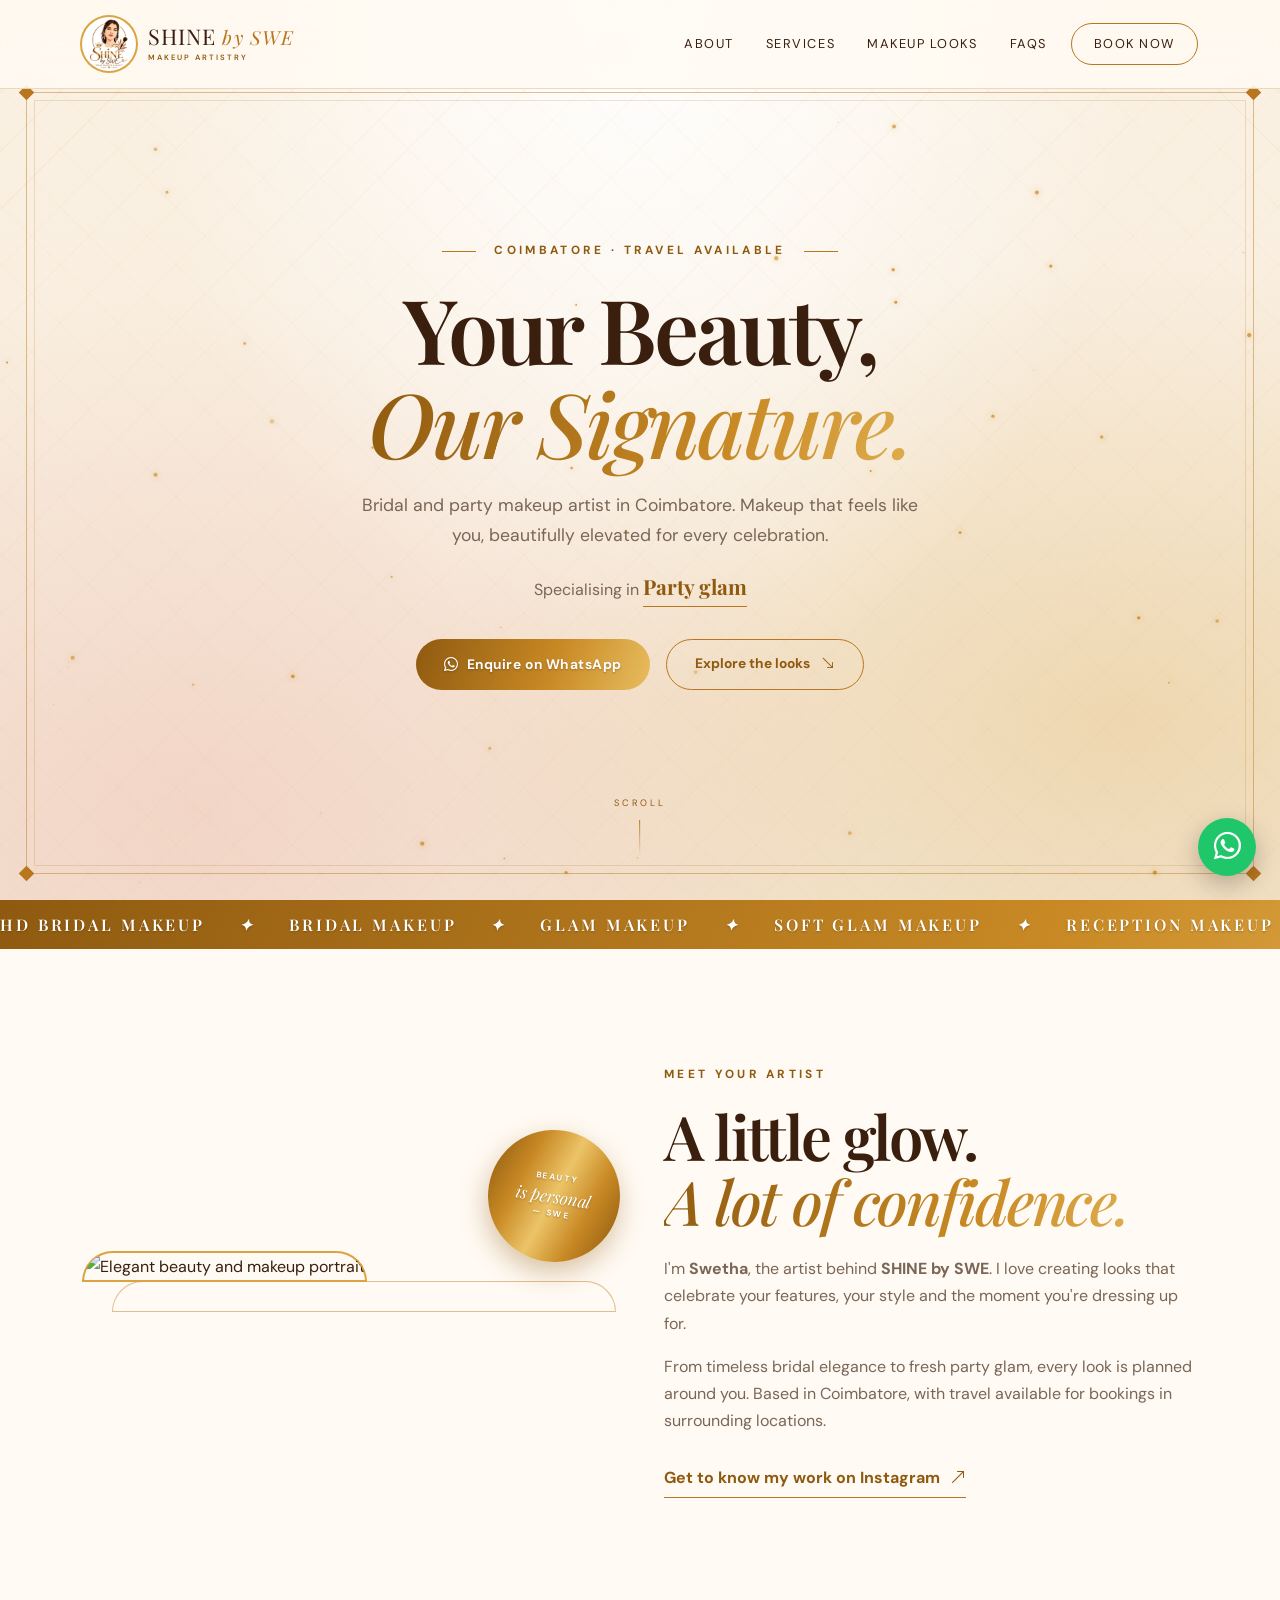
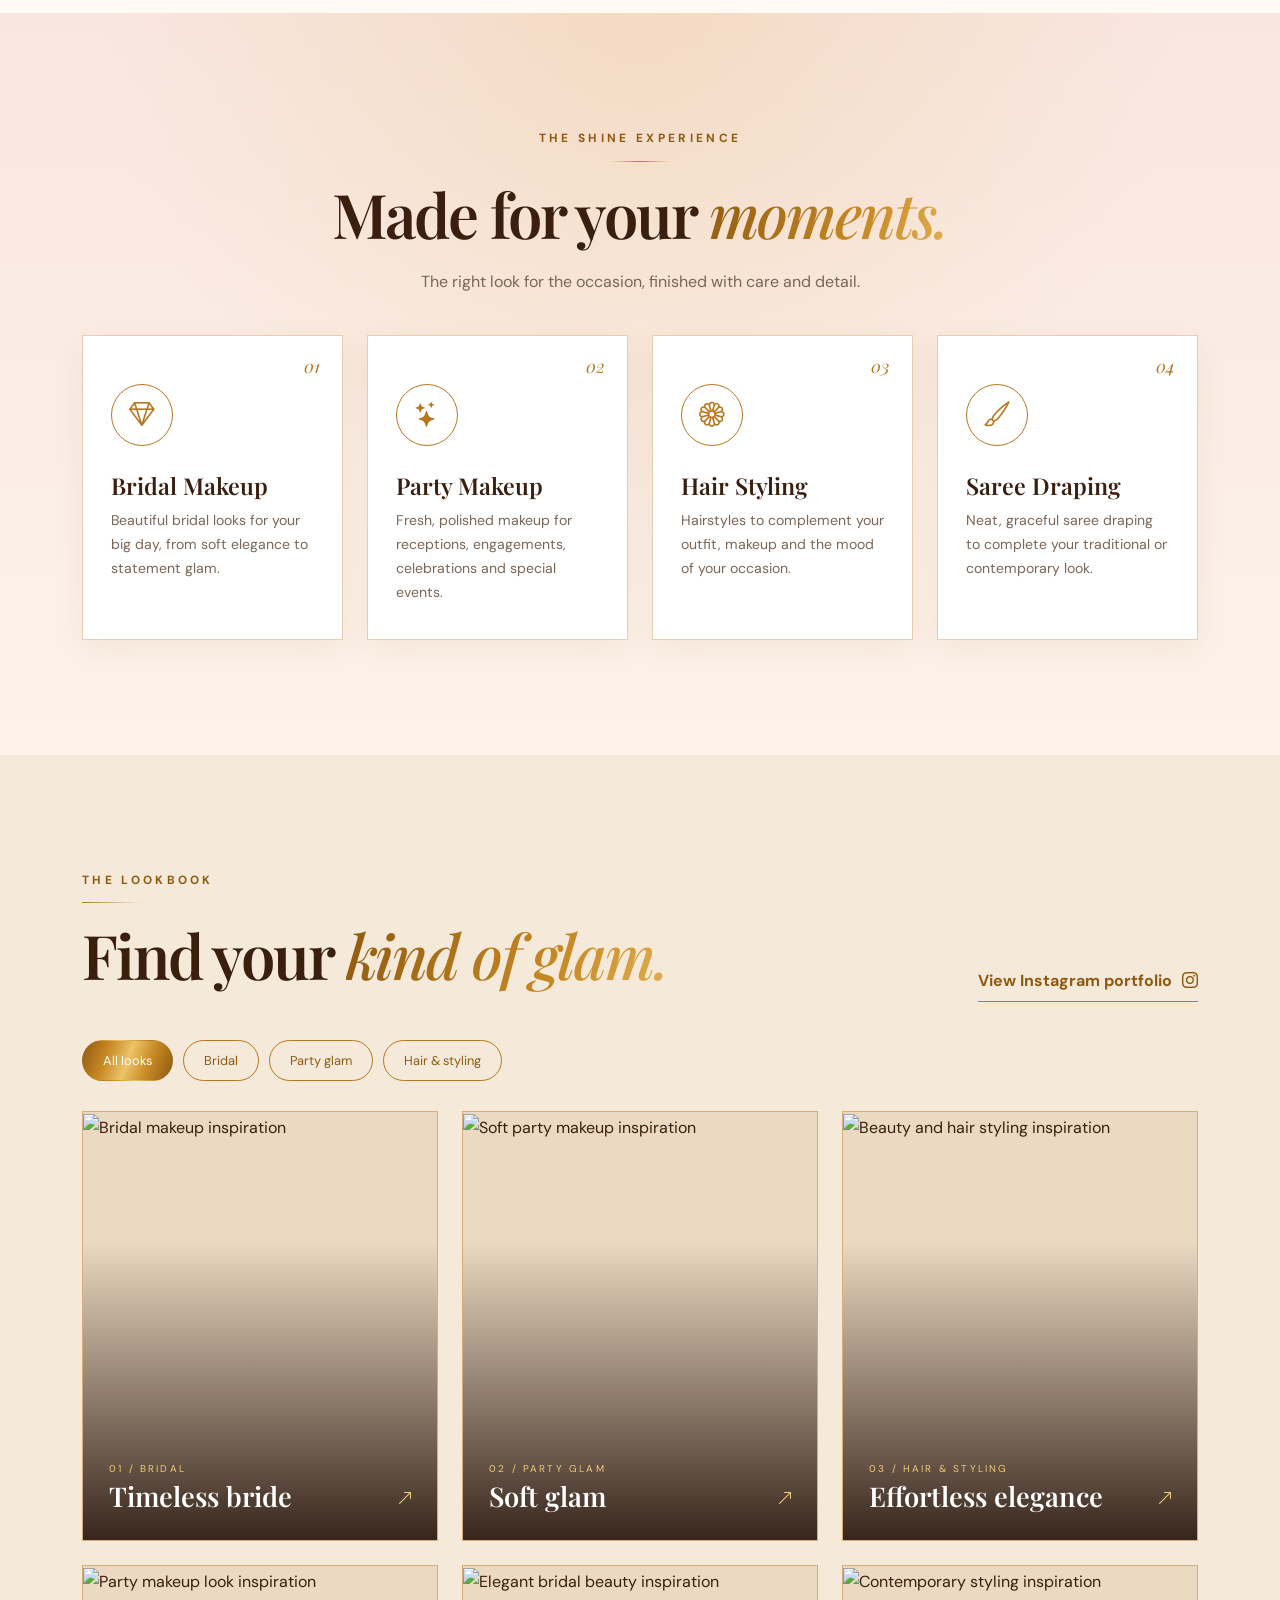
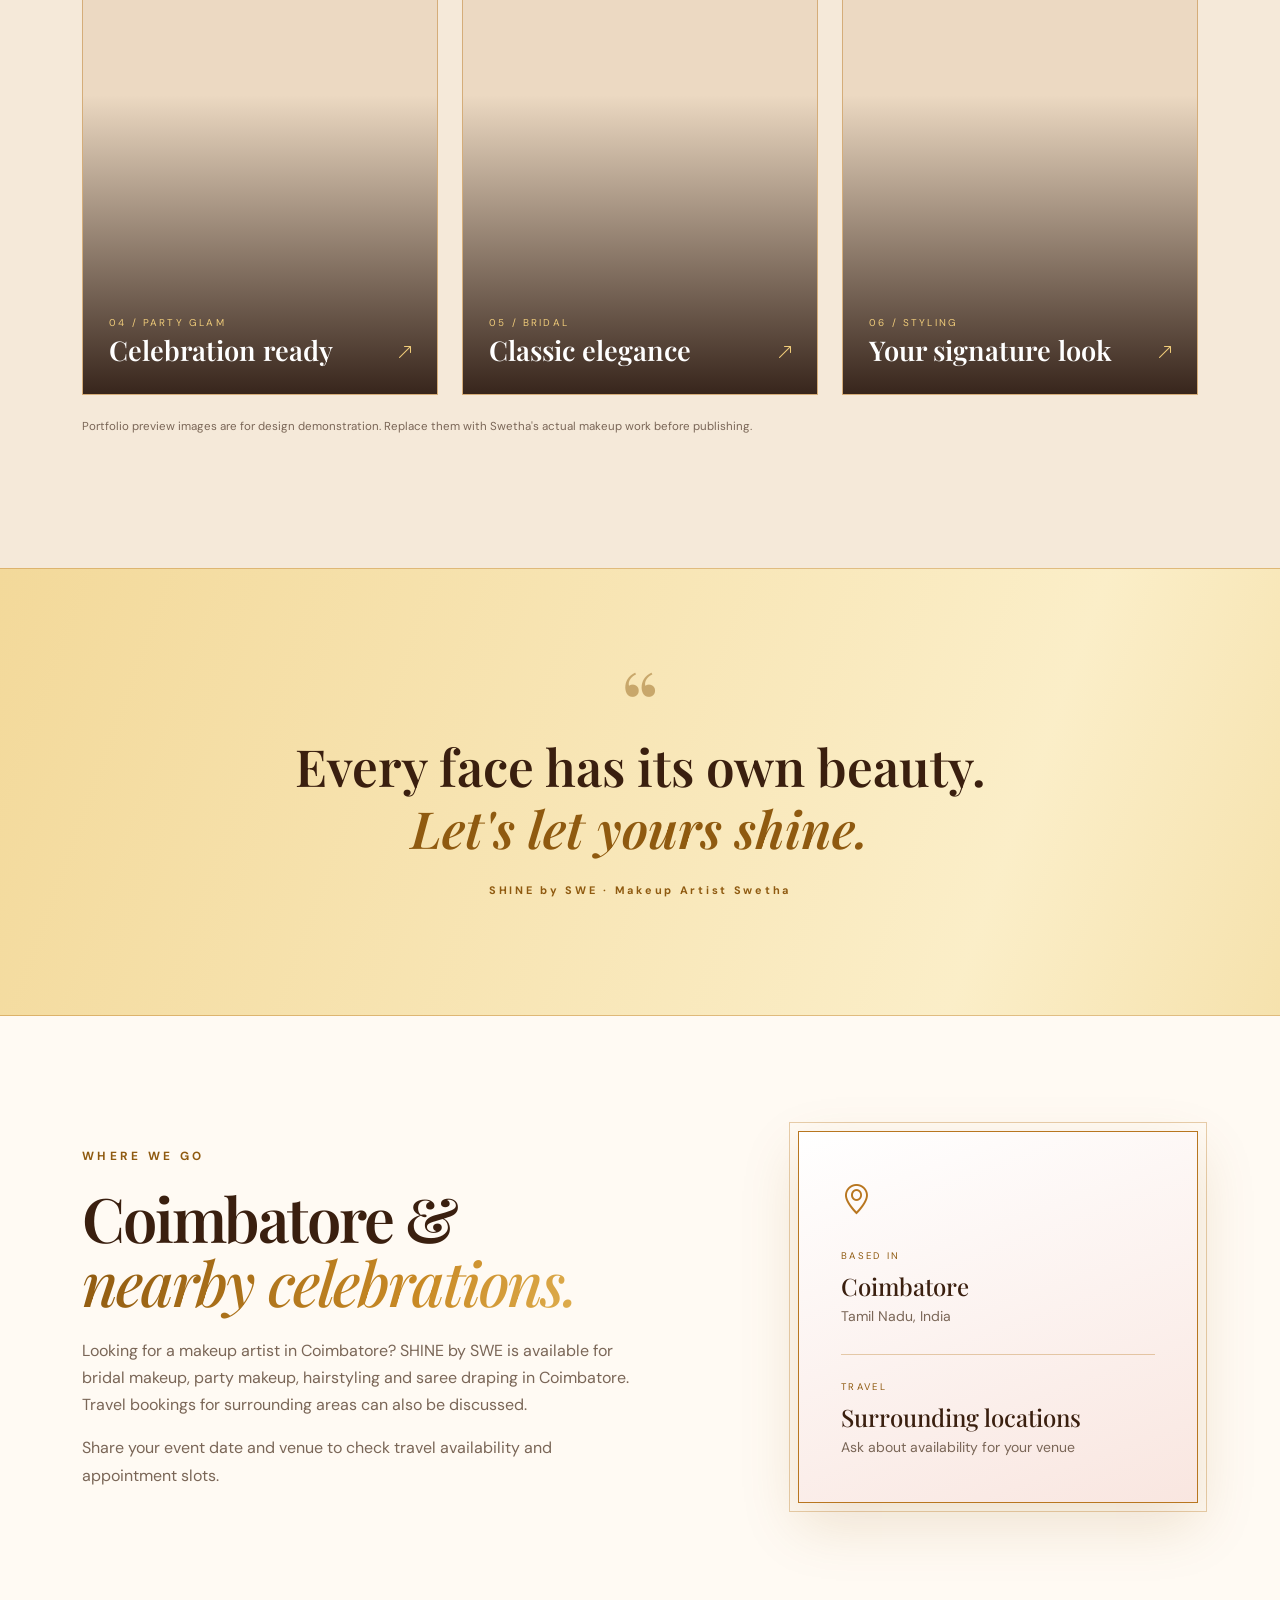
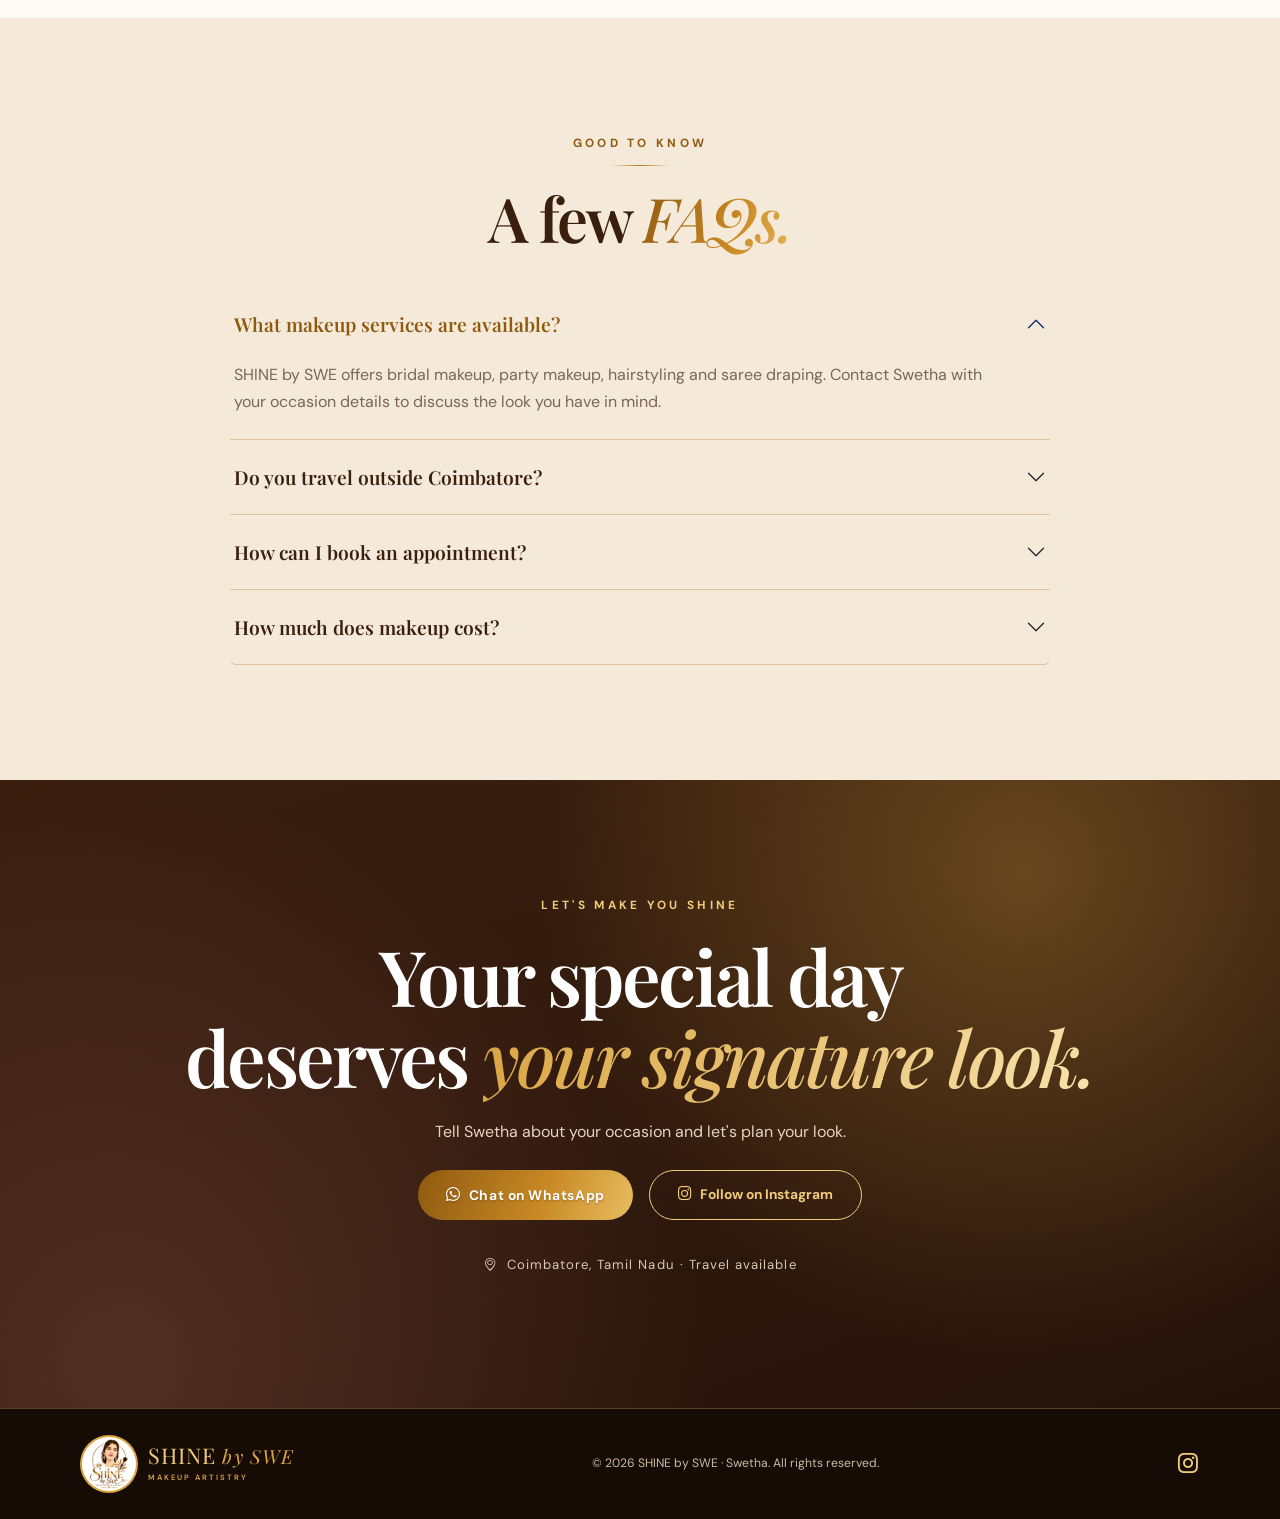
==== index.html @ 391858e1 "Add files via upload" ====
<!doctype html>
<html lang="en">
<head>
  <meta charset="utf-8">
  <meta name="viewport" content="width=device-width, initial-scale=1">
  <title>SHINE by SWE | Bridal & Party Makeup Artist in Coimbatore</title>
  <meta name="description" content="SHINE by SWE by Swetha offers bridal makeup, party makeup, hairstyling and saree draping in Coimbatore and surrounding areas. Travel available. Enquire on WhatsApp.">
  <meta name="keywords" content="makeup artist in Coimbatore, bridal makeup Coimbatore, party makeup Coimbatore, engagement makeup, reception makeup, hairstyling Coimbatore, saree draping Coimbatore, makeup artist near me">
  <meta name="author" content="SHINE by SWE - Swetha">
  <meta name="theme-color" content="#B8761F">
  <link rel="icon" type="image/png" href="assets/favicon.png">
  <link rel="apple-touch-icon" href="assets/favicon.png">
  <meta property="og:type" content="website">
  <meta property="og:title" content="SHINE by SWE | Makeup Artist in Coimbatore">
  <meta property="og:description" content="Your Beauty, Our Signature. Bridal makeup, party makeup, hairstyling and saree draping by Swetha.">
  <meta property="og:url" content="https://example.com/">
  <meta property="og:image" content="assets/og-cover.jpg">
  <link rel="preconnect" href="https://fonts.googleapis.com">
  <link rel="preconnect" href="https://fonts.gstatic.com" crossorigin>
  <link href="https://fonts.googleapis.com/css2?family=DM+Sans:wght@400;500;600;700&family=Playfair+Display:wght@500;600;700&display=swap" rel="stylesheet">
  <link href="https://cdn.jsdelivr.net/npm/bootstrap@5.3.3/dist/css/bootstrap.min.css" rel="stylesheet">
  <link href="https://cdn.jsdelivr.net/npm/bootstrap-icons@1.11.3/font/bootstrap-icons.min.css" rel="stylesheet">
  <link rel="stylesheet" href="style.css">
  <script type="application/ld+json">
  {
    "@context":"https://schema.org",
    "@type":"BeautySalon",
    "name":"SHINE by SWE",
    "image":"assets/og-cover.jpg",
    "logo":"assets/logo.png",
    "slogan":"Your Beauty, Our Signature",
    "description":"Bridal makeup, party makeup, hairstyling and saree draping by makeup artist Swetha in Coimbatore and surrounding areas.",
    "address":{"@type":"PostalAddress","addressLocality":"Coimbatore","addressRegion":"Tamil Nadu","addressCountry":"IN"},
    "areaServed":["Coimbatore","RS Puram","Gandhipuram","Peelamedu","Saravanampatti","Vadavalli","Tiruppur","Pollachi","Mettupalayam","Ooty"],
    "founder":{"@type":"Person","name":"Swetha"},
    "sameAs":["https://www.instagram.com/shine_by_swe/"],
    "priceRange":"Contact for pricing",
    "telephone":""
  }
  </script>
</head>
<body>
<div id="loader" aria-hidden="true"><img src="assets/logo.png" alt=""><span></span></div>
<div id="progress"></div>
<nav class="navbar navbar-expand-lg fixed-top site-nav">
  <div class="container">
    <a class="navbar-brand brand" href="#home" aria-label="SHINE by SWE home"><img class="brand-logo" src="assets/logo.png" alt="SHINE by SWE logo" width="52" height="52"><span class="brand-text">SHINE <em>by SWE</em><small>MAKEUP ARTISTRY</small></span></a>
    <button class="navbar-toggler" type="button" data-bs-toggle="collapse" data-bs-target="#mainNav" aria-label="Toggle navigation"><span class="navbar-toggler-icon"></span></button>
    <div class="collapse navbar-collapse" id="mainNav">
      <ul class="navbar-nav ms-auto align-items-lg-center gap-lg-3">
        <li class="nav-item"><a class="nav-link" href="#about">About</a></li>
        <li class="nav-item"><a class="nav-link" href="#services">Services</a></li>
        <li class="nav-item"><a class="nav-link" href="#looks">Makeup Looks</a></li>
        <li class="nav-item"><a class="nav-link" href="#faq">FAQs</a></li>
        <li class="nav-item"><a class="nav-link nav-book" href="#contact">Book Now</a></li>
      </ul>
    </div>
  </div>
</nav>

<header id="home" class="hero">
  <canvas id="sparkles" aria-hidden="true"></canvas>
  <div class="hero-frame" aria-hidden="true"><i></i><i></i><i></i><i></i></div>
  <div class="container hero-content">
    <div class="hero-text">
      <p class="eyebrow reveal"><span></span> COIMBATORE · TRAVEL AVAILABLE <span></span></p>
      <h1 class="reveal">Your Beauty,<br><em class="foil">Our Signature.</em></h1>
      <p class="hero-copy reveal">Bridal and party makeup artist in Coimbatore. Makeup that feels like you, beautifully elevated for every celebration.</p>
      <p class="rotator reveal">Specialising in <b id="rot">Bridal makeup</b></p>
      <div class="d-flex flex-wrap gap-3 justify-content-center reveal">
        <a class="btn btn-gold" href="https://wa.me/919003354123?text=Hi%20Swetha%2C%20I%20would%20like%20to%20enquire%20about%20makeup%20services." target="_blank" rel="noopener"><i class="bi bi-whatsapp me-2"></i>Enquire on WhatsApp</a>
        <a class="btn btn-outline-gold" href="#looks">Explore the looks <i class="bi bi-arrow-down-right ms-2"></i></a>
      </div>
    </div>
  </div>
  <a class="scroll-hint" href="#about" aria-label="Scroll down"><span>SCROLL</span><i></i></a>
</header>
<div class="marquee" aria-hidden="true">
  <div class="track">
    <div class="group">
      <span>HD BRIDAL MAKEUP</span><i>✦</i><span>BRIDAL MAKEUP</span><i>✦</i><span>GLAM MAKEUP</span><i>✦</i><span>SOFT GLAM MAKEUP</span><i>✦</i><span>RECEPTION MAKEUP</span><i>✦</i><span>ENGAGEMENT MAKEUP</span><i>✦</i><span>PARTY MAKEUP</span><i>✦</i><span>HAIR STYLING</span><i>✦</i><span>SAREE DRAPING</span><i>✦</i><span>COIMBATORE</span><i>✦</i>
    </div>
    <div class="group">
      <span>HD BRIDAL MAKEUP</span><i>✦</i><span>BRIDAL MAKEUP</span><i>✦</i><span>GLAM MAKEUP</span><i>✦</i><span>SOFT GLAM MAKEUP</span><i>✦</i><span>RECEPTION MAKEUP</span><i>✦</i><span>ENGAGEMENT MAKEUP</span><i>✦</i><span>PARTY MAKEUP</span><i>✦</i><span>HAIR STYLING</span><i>✦</i><span>SAREE DRAPING</span><i>✦</i><span>COIMBATORE</span><i>✦</i>
    </div>
  </div>
</div>

<section id="about" class="section-pad about-section">
  <div class="container">
    <div class="row align-items-center g-5">
      <div class="col-lg-6 reveal">
        <div class="about-photo-wrap">
          <img class="about-photo" src="https://images.unsplash.com/photo-1524250502761-1ac6f2e30d43?auto=format&fit=crop&w=1000&q=85" alt="Elegant beauty and makeup portrait">
          <div class="photo-stamp"><span>BEAUTY</span><strong>is personal</strong><span>— SWE</span></div>
        </div>
      </div>
      <div class="col-lg-6 reveal">
        <p class="eyebrow dark-eyebrow">MEET YOUR ARTIST</p>
        <h2 class="section-title">A little glow.<br><em>A lot of confidence.</em></h2>
        <p class="body-copy">I'm <strong>Swetha</strong>, the artist behind <strong>SHINE by SWE</strong>. I love creating looks that celebrate your features, your style and the moment you're dressing up for.</p>
        <p class="body-copy">From timeless bridal elegance to fresh party glam, every look is planned around you. Based in Coimbatore, with travel available for bookings in surrounding locations.</p>
        <a href="https://www.instagram.com/shine_by_swe/" target="_blank" rel="noopener" class="text-link">Get to know my work on Instagram <i class="bi bi-arrow-up-right"></i></a>
      </div>
    </div>
  </div>
</section>

<section id="services" class="section-pad services-section">
  <div class="container">
    <div class="text-center section-heading reveal">
      <p class="eyebrow">THE SHINE EXPERIENCE</p>
      <h2 class="section-title light-title">Made for your <em>moments.</em></h2>
      <p class="section-subtitle">The right look for the occasion, finished with care and detail.</p>
    </div>
    <div class="row g-4 mt-3">
      <div class="col-md-6 col-lg-3 reveal"><article class="service-card"><span class="service-number">01</span><div class="service-icon"><i class="bi bi-gem"></i></div><h3>Bridal Makeup</h3><p>Beautiful bridal looks for your big day, from soft elegance to statement glam.</p></article></div>
      <div class="col-md-6 col-lg-3 reveal"><article class="service-card"><span class="service-number">02</span><div class="service-icon"><i class="bi bi-stars"></i></div><h3>Party Makeup</h3><p>Fresh, polished makeup for receptions, engagements, celebrations and special events.</p></article></div>
      <div class="col-md-6 col-lg-3 reveal"><article class="service-card"><span class="service-number">03</span><div class="service-icon"><i class="bi bi-flower1"></i></div><h3>Hair Styling</h3><p>Hairstyles to complement your outfit, makeup and the mood of your occasion.</p></article></div>
      <div class="col-md-6 col-lg-3 reveal"><article class="service-card"><span class="service-number">04</span><div class="service-icon"><i class="bi bi-brush"></i></div><h3>Saree Draping</h3><p>Neat, graceful saree draping to complete your traditional or contemporary look.</p></article></div>
    </div>
  </div>
</section>

<section id="looks" class="section-pad looks-section">
  <div class="container">
    <div class="d-flex flex-wrap justify-content-between align-items-end gap-3 section-heading reveal">
      <div><p class="eyebrow dark-eyebrow">THE LOOKBOOK</p><h2 class="section-title">Find your <em>kind of glam.</em></h2></div>
      <a class="text-link mb-2" href="https://www.instagram.com/shine_by_swe/" target="_blank" rel="noopener">View Instagram portfolio <i class="bi bi-instagram"></i></a>
    </div>
    <div class="filter-row reveal" role="group" aria-label="Filter makeup looks">
      <button class="filter-btn active" data-filter="all">All looks</button><button class="filter-btn" data-filter="bridal">Bridal</button><button class="filter-btn" data-filter="party">Party glam</button><button class="filter-btn" data-filter="hair">Hair & styling</button>
    </div>
    <div class="row g-4 gallery-grid">
      <div class="col-sm-6 col-lg-4 gallery-item reveal" data-category="bridal"><a class="look-card" href="https://www.instagram.com/shine_by_swe/" target="_blank" rel="noopener"><img src="https://images.unsplash.com/photo-1596704017254-9b121068fb31?auto=format&fit=crop&w=900&q=85" alt="Bridal makeup inspiration"><span class="look-overlay"><small>01 / BRIDAL</small><strong>Timeless bride</strong><i class="bi bi-arrow-up-right"></i></span></a></div>
      <div class="col-sm-6 col-lg-4 gallery-item reveal" data-category="party"><a class="look-card" href="https://www.instagram.com/shine_by_swe/" target="_blank" rel="noopener"><img src="https://images.unsplash.com/photo-1487412720507-e7ab37603c6f?auto=format&fit=crop&w=900&q=85" alt="Soft party makeup inspiration"><span class="look-overlay"><small>02 / PARTY GLAM</small><strong>Soft glam</strong><i class="bi bi-arrow-up-right"></i></span></a></div>
      <div class="col-sm-6 col-lg-4 gallery-item reveal" data-category="hair"><a class="look-card" href="https://www.instagram.com/shine_by_swe/" target="_blank" rel="noopener"><img src="https://images.unsplash.com/photo-1524504388940-b1c1722653e1?auto=format&fit=crop&w=900&q=85" alt="Beauty and hair styling inspiration"><span class="look-overlay"><small>03 / HAIR & STYLING</small><strong>Effortless elegance</strong><i class="bi bi-arrow-up-right"></i></span></a></div>
      <div class="col-sm-6 col-lg-4 gallery-item reveal" data-category="party"><a class="look-card" href="https://www.instagram.com/shine_by_swe/" target="_blank" rel="noopener"><img src="https://images.unsplash.com/photo-1534528741775-53994a69daeb?auto=format&fit=crop&w=900&q=85" alt="Party makeup look inspiration"><span class="look-overlay"><small>04 / PARTY GLAM</small><strong>Celebration ready</strong><i class="bi bi-arrow-up-right"></i></span></a></div>
      <div class="col-sm-6 col-lg-4 gallery-item reveal" data-category="bridal"><a class="look-card" href="https://www.instagram.com/shine_by_swe/" target="_blank" rel="noopener"><img src="https://images.unsplash.com/photo-1512316609839-ce289d3aba0a?auto=format&fit=crop&w=900&q=85" alt="Elegant bridal beauty inspiration"><span class="look-overlay"><small>05 / BRIDAL</small><strong>Classic elegance</strong><i class="bi bi-arrow-up-right"></i></span></a></div>
      <div class="col-sm-6 col-lg-4 gallery-item reveal" data-category="hair"><a class="look-card" href="https://www.instagram.com/shine_by_swe/" target="_blank" rel="noopener"><img src="https://images.unsplash.com/photo-1529139574466-a303027c1d8b?auto=format&fit=crop&w=900&q=85" alt="Contemporary styling inspiration"><span class="look-overlay"><small>06 / STYLING</small><strong>Your signature look</strong><i class="bi bi-arrow-up-right"></i></span></a></div>
    </div>
    <p class="gallery-note">Portfolio preview images are for design demonstration. Replace them with Swetha's actual makeup work before publishing.</p>
  </div>
</section>

<section class="quote-band">
  <div class="container text-center reveal"><span class="quote-mark">“</span><h2>Every face has its own beauty.<br><em>Let's let yours shine.</em></h2><p>SHINE by SWE · Makeup Artist Swetha</p></div>
</section>

<section class="section-pad location-section">
  <div class="container">
    <div class="row align-items-center g-4">
      <div class="col-lg-7 reveal"><p class="eyebrow dark-eyebrow">WHERE WE GO</p><h2 class="section-title">Coimbatore &<br><em>nearby celebrations.</em></h2><p class="body-copy">Looking for a makeup artist in Coimbatore? SHINE by SWE is available for bridal makeup, party makeup, hairstyling and saree draping in Coimbatore. Travel bookings for surrounding areas can also be discussed.</p><p class="body-copy mb-0">Share your event date and venue to check travel availability and appointment slots.</p></div>
      <div class="col-lg-5 reveal"><div class="location-card"><i class="bi bi-geo-alt"></i><span>BASED IN</span><strong>Coimbatore</strong><small>Tamil Nadu, India</small><div class="location-divider"></div><span>TRAVEL</span><strong>Surrounding locations</strong><small>Ask about availability for your venue</small></div></div>
    </div>
  </div>
</section>

<section id="faq" class="section-pad faq-section">
  <div class="container">
    <div class="text-center section-heading reveal"><p class="eyebrow dark-eyebrow">GOOD TO KNOW</p><h2 class="section-title">A few <em>FAQs.</em></h2></div>
    <div class="accordion faq-accordion mx-auto reveal" id="faqList">
      <div class="accordion-item"><h3 class="accordion-header"><button class="accordion-button" type="button" data-bs-toggle="collapse" data-bs-target="#faq1">What makeup services are available?</button></h3><div id="faq1" class="accordion-collapse collapse show" data-bs-parent="#faqList"><div class="accordion-body">SHINE by SWE offers bridal makeup, party makeup, hairstyling and saree draping. Contact Swetha with your occasion details to discuss the look you have in mind.</div></div></div>
      <div class="accordion-item"><h3 class="accordion-header"><button class="accordion-button collapsed" type="button" data-bs-toggle="collapse" data-bs-target="#faq2">Do you travel outside Coimbatore?</button></h3><div id="faq2" class="accordion-collapse collapse" data-bs-parent="#faqList"><div class="accordion-body">Travel is available for selected surrounding locations. Share your venue and date on WhatsApp to confirm availability and any travel charges.</div></div></div>
      <div class="accordion-item"><h3 class="accordion-header"><button class="accordion-button collapsed" type="button" data-bs-toggle="collapse" data-bs-target="#faq3">How can I book an appointment?</button></h3><div id="faq3" class="accordion-collapse collapse" data-bs-parent="#faqList"><div class="accordion-body">Send a WhatsApp enquiry with your event date, venue, event type and preferred service. Swetha can then discuss availability and pricing with you.</div></div></div>
      <div class="accordion-item"><h3 class="accordion-header"><button class="accordion-button collapsed" type="button" data-bs-toggle="collapse" data-bs-target="#faq4">How much does makeup cost?</button></h3><div id="faq4" class="accordion-collapse collapse" data-bs-parent="#faqList"><div class="accordion-body">Pricing depends on the service, event requirements and travel location. Please message for a personalised quote.</div></div></div>
    </div>
  </div>
</section>

<section id="contact" class="contact-section section-pad">
  <div class="container text-center reveal">
    <p class="eyebrow">LET'S MAKE YOU SHINE</p><h2 class="section-title light-title">Your special day<br>deserves <em>your signature look.</em></h2>
    <p class="section-subtitle">Tell Swetha about your occasion and let's plan your look.</p>
    <div class="d-flex flex-wrap justify-content-center gap-3 mt-4">
      <a class="btn btn-gold" href="https://wa.me/919003354123?text=Hi%20Swetha%2C%20I%20would%20like%20to%20book%20a%20makeup%20appointment." target="_blank" rel="noopener"><i class="bi bi-whatsapp me-2"></i>Chat on WhatsApp</a>
      <a class="btn btn-outline-light-pill" href="https://www.instagram.com/shine_by_swe/" target="_blank" rel="noopener"><i class="bi bi-instagram me-2"></i>Follow on Instagram</a>
    </div>
    <p class="contact-location"><i class="bi bi-geo-alt me-1"></i> Coimbatore, Tamil Nadu · Travel available</p>
  </div>
</section>

<footer class="site-footer"><div class="container d-flex flex-column flex-md-row justify-content-between align-items-center gap-3"><a class="navbar-brand brand" href="#home" aria-label="SHINE by SWE home"><img class="brand-logo" src="assets/logo.png" alt="SHINE by SWE logo" width="52" height="52"><span class="brand-text">SHINE <em>by SWE</em><small>MAKEUP ARTISTRY</small></span></a><p>© <span id="year"></span> SHINE by SWE · Swetha. All rights reserved.</p><a href="https://www.instagram.com/shine_by_swe/" target="_blank" rel="noopener" aria-label="Instagram"><i class="bi bi-instagram fs-5"></i></a></div></footer>

<a class="whatsapp-float" href="https://wa.me/919003354123?text=Hi%20Swetha%2C%20I%20found%20your%20website%20and%20would%20like%20to%20enquire." target="_blank" rel="noopener" aria-label="Chat with Swetha on WhatsApp"><i class="bi bi-whatsapp"></i></a>
<button id="backToTop" aria-label="Back to top"><i class="bi bi-arrow-up"></i></button>

<script src="https://code.jquery.com/jquery-3.7.1.min.js"></script>
<script src="https://cdn.jsdelivr.net/npm/bootstrap@5.3.3/dist/js/bootstrap.bundle.min.js"></script>
<script src="script.js"></script>
</body>
</html>
---- style.css ----
/* SHINE by SWE – Sandal, ivory & gold (colours taken from the logo) */
@import url('https://fonts.googleapis.com/css2?family=DM+Sans:wght@400;500;600;700&family=Playfair+Display:ital,wght@0,500;0,600;0,700;1,500&display=swap');
:root{--ivory:#fffaf3;--sand:#f5e9d9;--blush:#f9e6e0;--rose:#e58c7e;--gold:#b8761f;--gold2:#d9a441;--gold3:#f0cc7a;--gold-deep:#8f5a10;--brown:#3a1f0f;--espresso:#24120a;--muted:#7a6657;--serif:'Playfair Display',Georgia,serif;--sans:'DM Sans',Arial,sans-serif;
--foil:linear-gradient(110deg,#8f5a10 0%,#c98a25 28%,#ecc468 50%,#c98a25 72%,#8f5a10 100%)}
*{box-sizing:border-box}
html{scroll-behavior:smooth;scroll-padding-top:90px}
body{margin:0;background:var(--ivory);color:var(--brown);font-family:var(--sans);line-height:1.7;overflow-x:hidden}
a{color:inherit;text-decoration:none}
.foil,.section-title em,.hero h1 em{background:var(--foil);background-size:250% 100%;-webkit-background-clip:text;background-clip:text;color:transparent;animation:foil 7s linear infinite;font-weight:500}
@keyframes foil{to{background-position:-250% 0}}
@keyframes spin{to{transform:rotate(360deg)}}
@keyframes float{50%{transform:translateY(-12px)}}

/* Loader + progress */
#loader{position:fixed;inset:0;z-index:5000;background:radial-gradient(circle,#fff,var(--sand));display:grid;place-items:center;transition:opacity .7s,visibility .7s}
#loader img{width:170px;grid-area:1/1;animation:pop 1.1s ease-out both}
#loader span{grid-area:1/1;width:215px;height:215px;border-radius:50%;border:2px solid transparent;border-top-color:var(--gold);border-bottom-color:var(--gold3);animation:spin 1.3s linear infinite}
#loader.done{opacity:0;visibility:hidden}
@keyframes pop{from{opacity:0;transform:scale(.75)}}
#progress{position:fixed;top:0;left:0;height:3px;width:0;background:var(--foil);z-index:3000}

/* Navbar */
.site-nav{background:rgba(255,250,243,.82);backdrop-filter:blur(16px);border-bottom:1px solid rgba(184,118,31,.25);padding:12px 0;transition:.35s}
.site-nav.scrolled{background:rgba(255,250,243,.97);padding:6px 0;box-shadow:0 8px 28px rgba(143,90,16,.15)}
.brand{display:flex;align-items:center;gap:12px}
.brand-logo{width:54px;height:54px;object-fit:contain;background:#fff;border-radius:50%;padding:2px;box-shadow:0 0 0 2px var(--gold2)}
.brand-text{font-family:var(--serif);font-size:1.35rem;line-height:1;color:var(--brown);letter-spacing:.05em}
.brand-text em{font-size:.9em;color:var(--gold)}
.brand-text small{display:block;font:600 .48rem var(--sans);letter-spacing:.26em;margin-top:5px;color:var(--gold-deep)}
.site-nav .nav-link{color:var(--brown)!important;font-size:.8rem;letter-spacing:.12em;text-transform:uppercase;position:relative}
.site-nav .nav-link:not(.nav-book):after{content:"";position:absolute;left:8px;right:8px;bottom:2px;height:1px;background:var(--gold);transform:scaleX(0);transition:.3s}
.site-nav .nav-link:hover:after{transform:scaleX(1)}
.site-nav .nav-link:hover{color:var(--gold)!important}
.nav-book{border:1px solid var(--gold);border-radius:50px;padding:9px 22px!important;color:var(--gold-deep)!important;transition:.3s}
.nav-book:hover{background:var(--gold);color:#fff!important}
.navbar-toggler{border-color:var(--gold)}
@media(max-width:991px){.navbar-collapse{background:#fff;padding:14px 20px;margin-top:10px;border:1px solid rgba(184,118,31,.25);box-shadow:0 14px 30px rgba(0,0,0,.08)}}

/* Buttons */
.btn-gold{background:var(--foil);background-size:220% 100%;color:#fff;text-shadow:0 1px 2px rgba(60,30,0,.35);border:0;border-radius:50px;padding:15px 28px;font-weight:700;font-size:.86rem;letter-spacing:.04em;transition:.35s}
.btn-gold:hover{color:#fff;background-position:100% 0;transform:translateY(-3px);box-shadow:0 12px 28px rgba(184,118,31,.4)}
.btn-outline-gold,.btn-outline-light-pill{border:1.5px solid var(--gold);color:var(--gold-deep);border-radius:50px;padding:13px 28px;font-weight:700;font-size:.86rem;transition:.3s}
.btn-outline-gold:hover{background:var(--gold);color:#fff;transform:translateY(-3px)}

/* Hero (text only) */
.hero{min-height:100svh;position:relative;display:flex;align-items:center;justify-content:center;text-align:center;overflow:hidden;padding:130px 0 100px;background:radial-gradient(ellipse at 50% 0,#fff 0,transparent 55%),radial-gradient(ellipse at 15% 90%,rgba(229,140,126,.22),transparent 45%),radial-gradient(ellipse at 88% 80%,rgba(217,164,65,.28),transparent 45%),linear-gradient(180deg,#fbf1e3,var(--sand))}
.hero:before{content:"";position:absolute;inset:0;background:repeating-linear-gradient(45deg,transparent 0 40px,rgba(184,118,31,.05) 40px 41px),repeating-linear-gradient(-45deg,transparent 0 40px,rgba(184,118,31,.05) 40px 41px);pointer-events:none}
#sparkles{position:absolute;inset:0;width:100%;height:100%;pointer-events:none}
.hero-frame{position:absolute;inset:92px 26px 26px;border:1px solid rgba(184,118,31,.45);pointer-events:none;animation:frame 1.6s ease-out .4s both}
.hero-frame:after{content:"";position:absolute;inset:7px;border:1px solid rgba(184,118,31,.2)}
.hero-frame i{position:absolute;width:11px;height:11px;background:var(--gold);transform:rotate(45deg)}
.hero-frame i:nth-child(1){top:-6px;left:-6px}.hero-frame i:nth-child(2){top:-6px;right:-6px}.hero-frame i:nth-child(3){bottom:-6px;left:-6px}.hero-frame i:nth-child(4){bottom:-6px;right:-6px}
@keyframes frame{from{opacity:0;transform:scale(.96)}}
.hero-content{position:relative;z-index:2}
.hero-text{max-width:860px;margin:0 auto}
.eyebrow{color:var(--gold-deep);font-size:.74rem;letter-spacing:.28em;font-weight:700;margin-bottom:20px}
.eyebrow span{display:inline-block;width:34px;height:1px;background:var(--gold);vertical-align:middle;margin:0 12px}
.hero h1,.section-title{font:600 clamp(3.2rem,7vw,6.4rem)/1.05 var(--serif);letter-spacing:-.035em;margin:0 0 22px;color:var(--brown)}
.section-title{font-size:clamp(2.6rem,4.8vw,4.4rem)}
.hero-copy{font-size:1.1rem;color:var(--muted);max-width:560px;margin:0 auto 18px}
.rotator{color:var(--muted);margin-bottom:32px}
.rotator b{color:var(--gold-deep);font-family:var(--serif);font-size:1.3rem;border-bottom:1px solid var(--gold);padding-bottom:2px;display:inline-block;transition:opacity .4s,transform .4s}
.rotator b.swap{opacity:0;transform:translateY(8px)}
.scroll-hint{position:absolute;left:50%;bottom:44px;z-index:2;transform:translateX(-50%);display:flex;flex-direction:column;align-items:center;gap:8px;font-size:.58rem;letter-spacing:.3em;color:var(--gold-deep)}
.scroll-hint i{width:1px;height:36px;background:linear-gradient(var(--gold),transparent);animation:drip 1.8s ease-in-out infinite}
@keyframes drip{0%{transform:scaleY(0);transform-origin:top}50%{transform:scaleY(1);transform-origin:top}51%{transform-origin:bottom}100%{transform:scaleY(0);transform-origin:bottom}}

/* Marquee */
.marquee{background:var(--foil);background-size:300% 100%;color:#fff;overflow:hidden;padding:14px 0;animation:foil 14s linear infinite;text-shadow:0 1px 2px rgba(60,30,0,.35)}
.track{display:flex;width:max-content;animation:slide 45s linear infinite;font:600 1rem var(--serif);letter-spacing:.18em;white-space:nowrap}
.track .group{display:flex;gap:34px;padding-right:34px;flex:none}
@keyframes slide{to{transform:translateX(-50%)}}

/* Sections */
.section-pad{padding:115px 0;position:relative}
.about-section{background:var(--ivory)}
.about-photo-wrap{position:relative;padding:0 30px 30px 0}
.about-photo{width:100%;height:570px;object-fit:cover;border-radius:999px 999px 8px 8px;border:2px solid var(--gold2);position:relative;z-index:1}
.about-photo-wrap:after{content:"";position:absolute;right:0;bottom:0;width:calc(100% - 30px);height:calc(100% - 30px);border:1px solid rgba(184,118,31,.45);border-radius:999px 999px 8px 8px}
.photo-stamp{position:absolute;z-index:2;right:-4px;bottom:50px;width:132px;height:132px;border-radius:50%;background:var(--foil);color:#fff;display:flex;flex-direction:column;align-items:center;justify-content:center;transform:rotate(9deg);box-shadow:0 10px 26px rgba(143,90,16,.35);animation:float 5s ease-in-out infinite;text-shadow:0 1px 2px rgba(60,30,0,.3)}
.photo-stamp span{font-size:.52rem;letter-spacing:.2em;font-weight:700}.photo-stamp strong{font:italic 1.05rem var(--serif)}
.body-copy{color:var(--muted);max-width:560px}
.text-link{display:inline-flex;gap:10px;align-items:center;color:var(--gold-deep);font-weight:700;border-bottom:1px solid var(--gold);padding-bottom:6px;margin-top:14px;transition:.3s}
.text-link:hover{color:var(--brown);gap:16px}
.section-heading .eyebrow:after{content:"";display:block;width:60px;height:1px;background:linear-gradient(90deg,var(--gold),transparent);margin-top:12px}
.section-heading.text-center .eyebrow:after{margin-inline:auto;background:linear-gradient(90deg,transparent,var(--gold),transparent)}
.section-subtitle{color:var(--muted)}

/* Services */
.services-section{background:radial-gradient(circle at 50% 0,rgba(217,164,65,.18),transparent 55%),linear-gradient(180deg,var(--blush),#fdf3ea)}
.service-card{height:100%;min-height:290px;padding:34px 28px;position:relative;overflow:hidden;background:#fff;border:1px solid rgba(184,118,31,.35);box-shadow:0 10px 30px rgba(143,90,16,.08);transition:transform .4s,box-shadow .4s,border-color .4s;transform-style:preserve-3d}
.service-card:before{content:"";position:absolute;top:0;left:-120%;width:60%;height:100%;background:linear-gradient(100deg,transparent,rgba(240,204,122,.45),transparent);transform:skewX(-20deg);transition:left .8s}
.service-card:hover:before{left:140%}
.service-card:hover{border-color:var(--gold);box-shadow:0 22px 50px rgba(143,90,16,.2)}
.service-number{position:absolute;right:22px;top:18px;font:italic 1.1rem var(--serif);color:var(--gold)}
.service-icon{width:62px;height:62px;border-radius:50%;border:1px solid var(--gold);display:grid;place-items:center;font-size:1.6rem;color:var(--gold);margin:14px 0 24px;transition:.5s}
.service-card:hover .service-icon{background:var(--gold);color:#fff;transform:rotate(360deg)}
.service-card h3{font:600 1.45rem var(--serif);color:var(--brown)}.service-card p{font-size:.88rem;color:var(--muted);margin:0}

/* Looks */
.looks-section{background:var(--sand)}
.filter-row{display:flex;flex-wrap:wrap;gap:10px;margin:30px 0}
.filter-btn{border:1px solid var(--gold);background:transparent;color:var(--gold-deep);border-radius:50px;padding:9px 20px;font-size:.8rem;transition:.3s}
.filter-btn.active,.filter-btn:hover{background:var(--foil);color:#fff;border-color:transparent}
.look-card{display:block;position:relative;overflow:hidden;height:430px;border:1px solid rgba(184,118,31,.45);transition:transform .3s,box-shadow .4s;background:#ecd9c2}
.look-card img{width:100%;height:100%;object-fit:cover;transition:transform .9s cubic-bezier(.2,.7,.2,1)}
.look-card:hover img{transform:scale(1.1)}
.look-card:hover{box-shadow:0 22px 50px rgba(58,31,15,.3)}
.look-overlay{position:absolute;inset:30% 0 0;padding:26px;display:flex;flex-direction:column;justify-content:flex-end;background:linear-gradient(transparent,rgba(36,18,10,.9));color:#fff}
.look-overlay small{font-size:.62rem;letter-spacing:.22em;color:var(--gold3)}.look-overlay strong{font:600 1.7rem var(--serif)}
.look-overlay i{position:absolute;right:24px;bottom:28px;color:var(--gold3);transition:.3s}.look-card:hover .look-overlay i{transform:translate(4px,-4px)}
.gallery-note{font-size:.72rem;color:var(--muted);margin-top:22px}

/* Quote band */
.quote-band{padding:100px 0;background:linear-gradient(110deg,#f3d99a,#fbeec8 33%,#e9c66f 66%,#f3d99a 100%);background-size:250% 100%;animation:foil 16s linear infinite;color:var(--brown);text-align:center;border-block:1px solid rgba(184,118,31,.4)}
.quote-mark{font:6rem var(--serif);line-height:.7;display:block;color:rgba(143,90,16,.45)}
.quote-band h2{font:600 clamp(2rem,4vw,3.4rem)/1.2 var(--serif)}
.quote-band em{color:var(--gold-deep);-webkit-text-fill-color:var(--gold-deep);background:none;animation:none}
.quote-band p{font-size:.68rem;letter-spacing:.25em;margin-top:22px;font-weight:700;color:var(--gold-deep)}

/* Location */
.location-section{background:var(--ivory)}
.location-card{max-width:400px;margin-left:auto;padding:42px;background:linear-gradient(160deg,#fff,var(--blush));border:1px solid var(--gold);outline:1px solid rgba(184,118,31,.35);outline-offset:8px;box-shadow:0 22px 55px rgba(143,90,16,.15)}
.location-card>i{font-size:1.9rem;color:var(--gold);display:block;margin-bottom:22px}
.location-card span{display:block;font-size:.6rem;letter-spacing:.24em;color:var(--gold-deep);margin-bottom:6px}
.location-card strong{display:block;font:500 1.5rem var(--serif);color:var(--brown)}.location-card small{color:var(--muted)}
.location-divider{height:1px;background:rgba(184,118,31,.35);margin:24px 0}

/* FAQ */
.faq-section{background:var(--sand)}
.faq-accordion{max-width:820px;margin-top:36px}
.accordion-item{background:transparent;border:0;border-bottom:1px solid rgba(184,118,31,.35)}
.accordion-button{background:transparent!important;box-shadow:none!important;color:var(--brown)!important;font:600 1.2rem var(--serif);padding:24px 4px}
.accordion-button:not(.collapsed){color:var(--gold-deep)!important}
.accordion-body{color:var(--muted);padding:0 36px 24px 4px}

/* Contact (espresso brown = logo's hair colour) */
.contact-section{background:radial-gradient(circle at 80% 15%,rgba(217,164,65,.32),transparent 42%),radial-gradient(circle at 10% 95%,rgba(229,140,126,.2),transparent 45%),linear-gradient(160deg,#3a1f0f,var(--espresso));overflow:hidden;color:#fff}
.contact-section .eyebrow{color:var(--gold3)}
.contact-section .section-title{font-size:clamp(2.8rem,6vw,5rem);color:#fff}
.contact-section .section-title em{background:linear-gradient(110deg,#d9a441,#fff0c2 50%,#d9a441);background-size:250% 100%;-webkit-background-clip:text;background-clip:text}
.contact-section .section-subtitle{color:#e6d3c1}
.contact-section .btn-outline-light-pill{border-color:var(--gold3);color:var(--gold3)}
.contact-section .btn-outline-light-pill:hover{background:rgba(240,204,122,.18);color:#fff;transform:translateY(-3px)}
.contact-location{margin-top:34px;color:#d9c6b3;font-size:.82rem;letter-spacing:.08em}

/* Footer + floating */
.site-footer{background:#160b05;border-top:1px solid rgba(217,164,65,.35);padding:28px 0}
.site-footer p{margin:0;font-size:.76rem;color:#cdb9a5}.site-footer a{color:var(--gold3)}
.site-footer .brand-text{color:var(--gold3)}.site-footer .brand-text em{color:var(--gold2)}.site-footer .brand-text small{color:var(--gold2)}
.whatsapp-float{position:fixed;right:24px;bottom:24px;width:58px;height:58px;border-radius:50%;display:grid;place-items:center;background:#20c76a;color:#fff;font-size:1.7rem;z-index:1000;box-shadow:0 8px 25px rgba(0,0,0,.25);animation:pulse 2s infinite}
@keyframes pulse{0%,100%{box-shadow:0 0 0 0 rgba(32,199,106,.5),0 8px 25px rgba(0,0,0,.25)}50%{box-shadow:0 0 0 14px rgba(32,199,106,0),0 8px 25px rgba(0,0,0,.25)}}
#backToTop{display:none;position:fixed;right:31px;bottom:96px;width:44px;height:44px;border-radius:50%;border:1px solid var(--gold);background:#fff;color:var(--gold-deep);z-index:999;box-shadow:0 6px 18px rgba(0,0,0,.15)}

/* Reveal */
.reveal{opacity:0;transform:translateY(34px) scale(.98);transition:opacity .9s ease,transform .9s cubic-bezier(.2,.7,.2,1)}
.reveal.visible{opacity:1;transform:none}
a:focus-visible,button:focus-visible{outline:3px solid var(--gold);outline-offset:3px}

/* Mobile */
@media(max-width:991px){.hero{padding-top:115px}.hero-frame{inset:84px 14px 14px}.location-card{margin:10px 0 0;max-width:none}}
@media(max-width:767px){.section-pad{padding:78px 0}.about-photo{height:430px}.look-card{height:370px}.hero h1{font-size:3.2rem}.eyebrow span{width:18px;margin:0 7px}.site-footer .container{text-align:center}.scroll-hint{display:none}}
@media(prefers-reduced-motion:reduce){*,*:before,*:after{animation:none!important;transition-duration:.01ms!important}.reveal{opacity:1;transform:none}#loader{display:none}}
@media(prefers-reduced-motion:reduce){.track{animation:slide 60s linear infinite!important}}
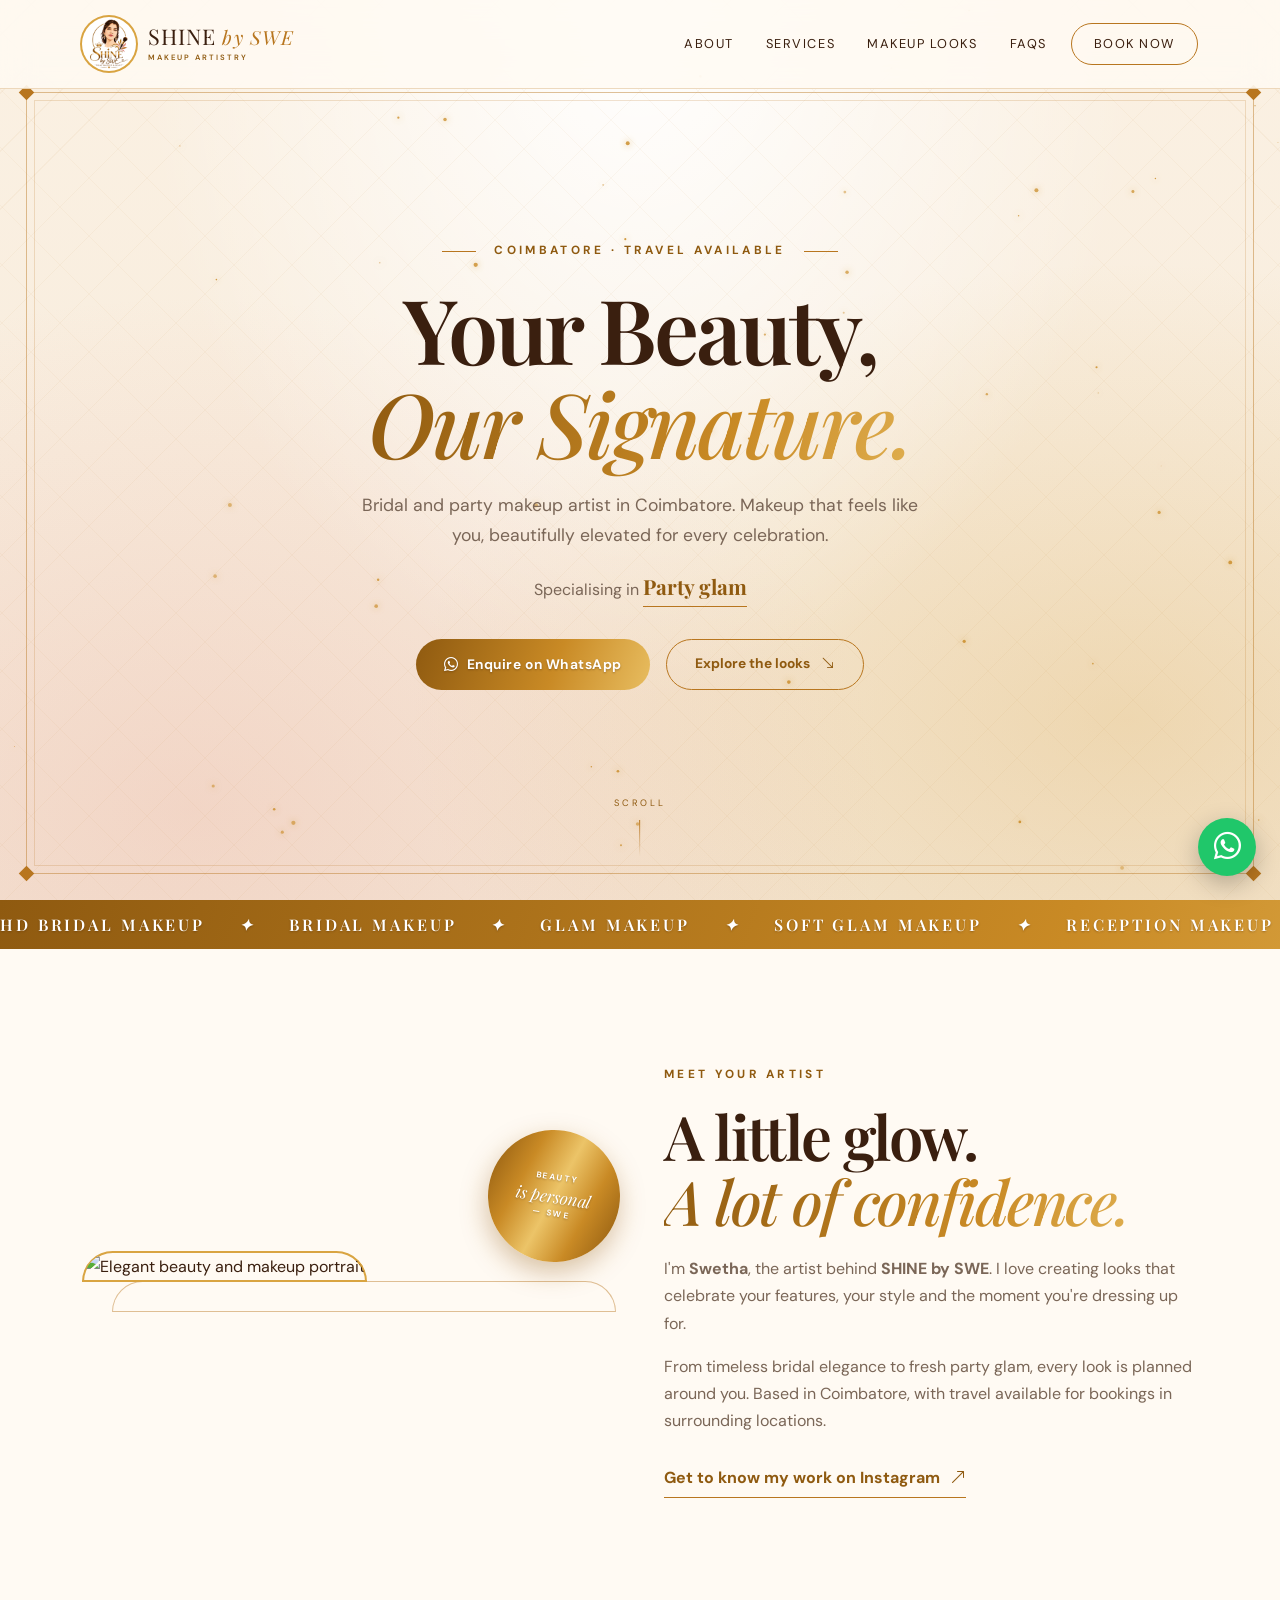
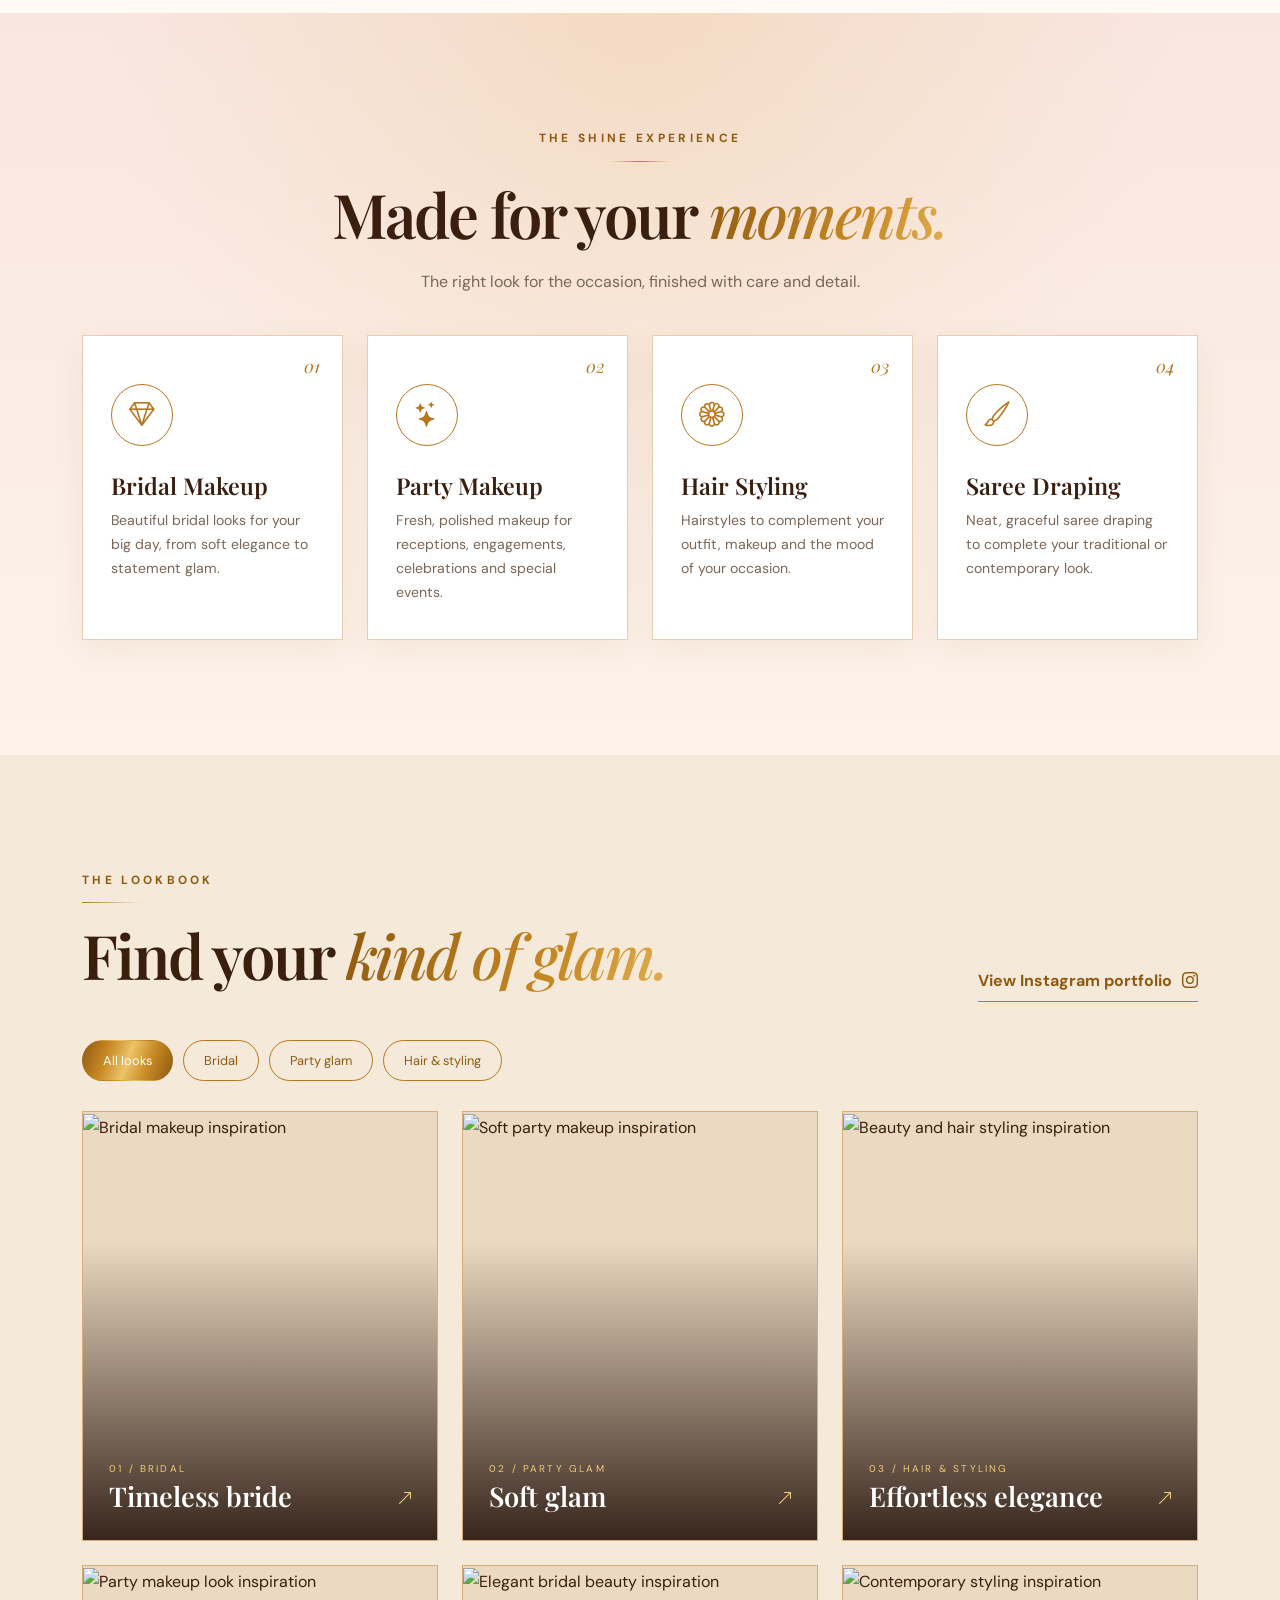
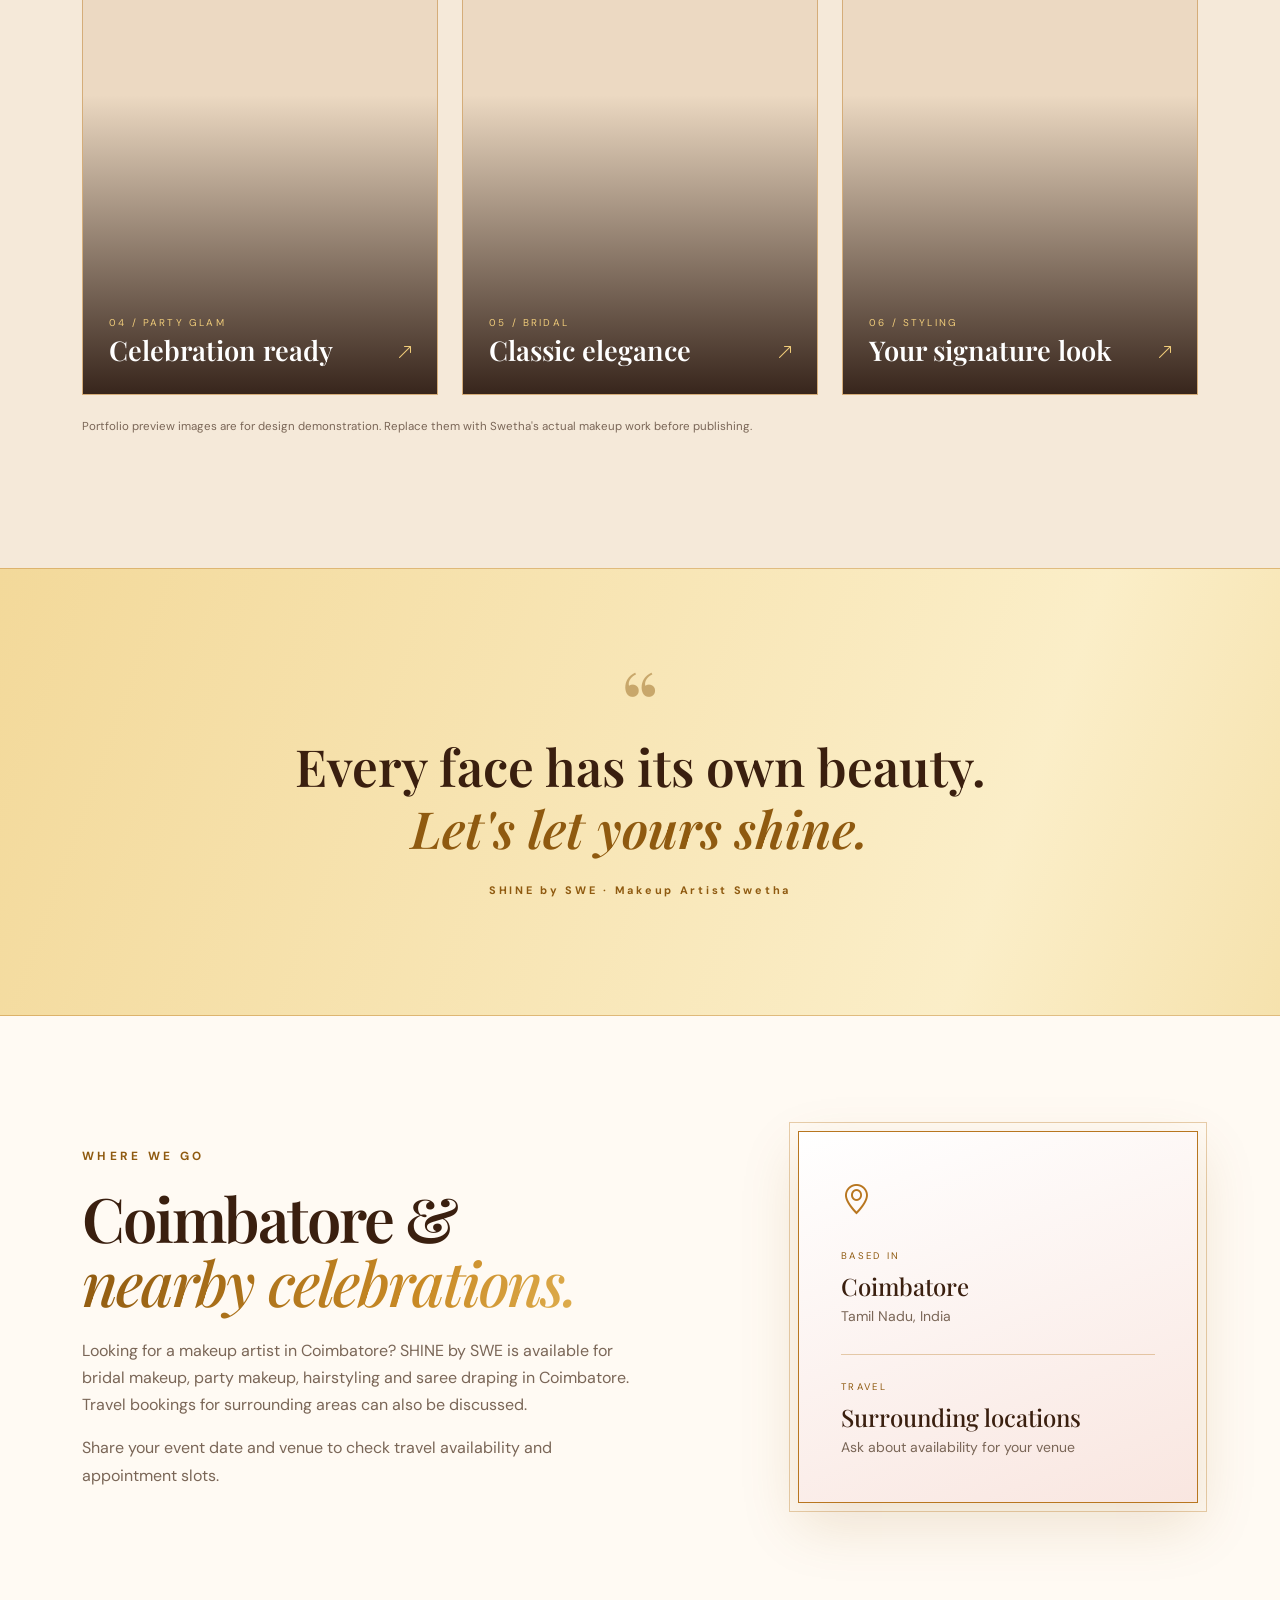
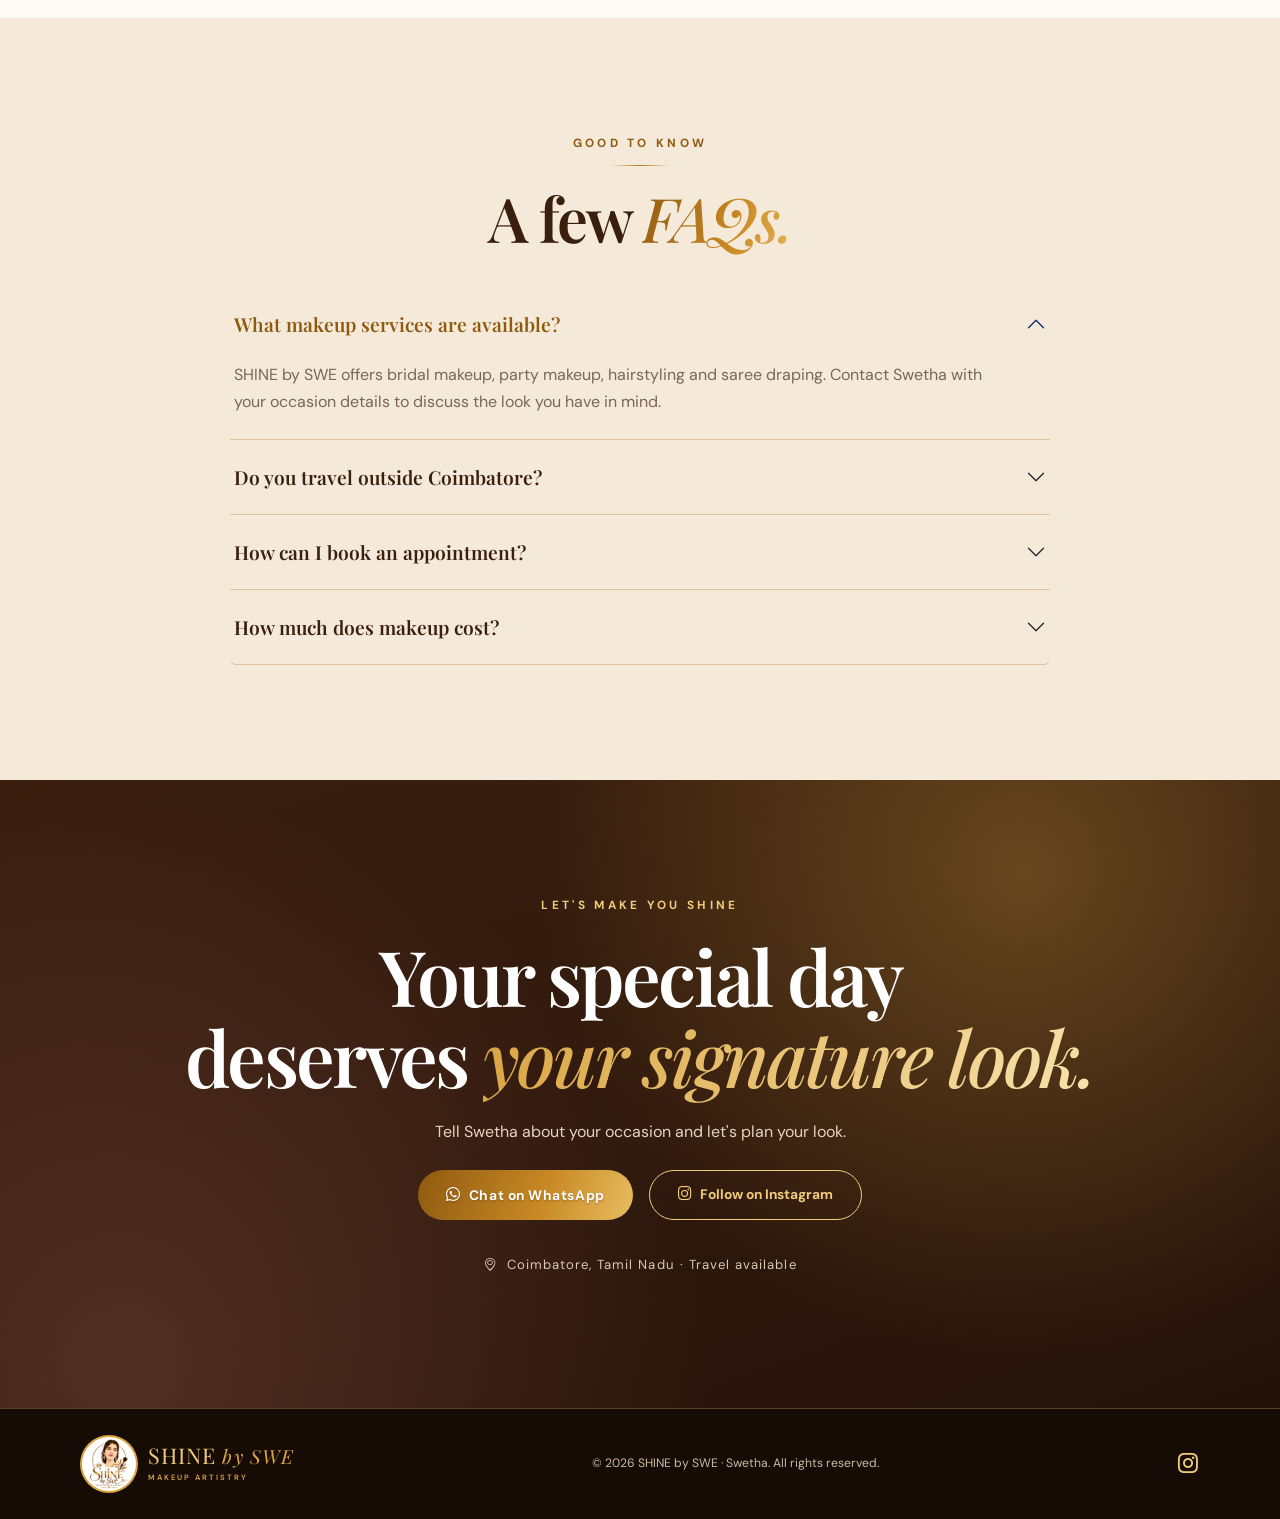
==== commit ecd74bc8: "Update index.html" ====
--- a/index.html
+++ b/index.html
@@ -26,8 +26,8 @@
     "@context":"https://schema.org",
     "@type":"BeautySalon",
     "name":"SHINE by SWE",
-    "image":"assets/og-cover.jpg",
-    "logo":"assets/logo.png",
+    "image":"https://shinebyswe.github.io/swetha/assets/og-cover.jpg",
+    "logo":"https://shinebyswe.github.io/swetha/assets/logo.png",
     "slogan":"Your Beauty, Our Signature",
     "description":"Bridal makeup, party makeup, hairstyling and saree draping by makeup artist Swetha in Coimbatore and surrounding areas.",
     "address":{"@type":"PostalAddress","addressLocality":"Coimbatore","addressRegion":"Tamil Nadu","addressCountry":"IN"},
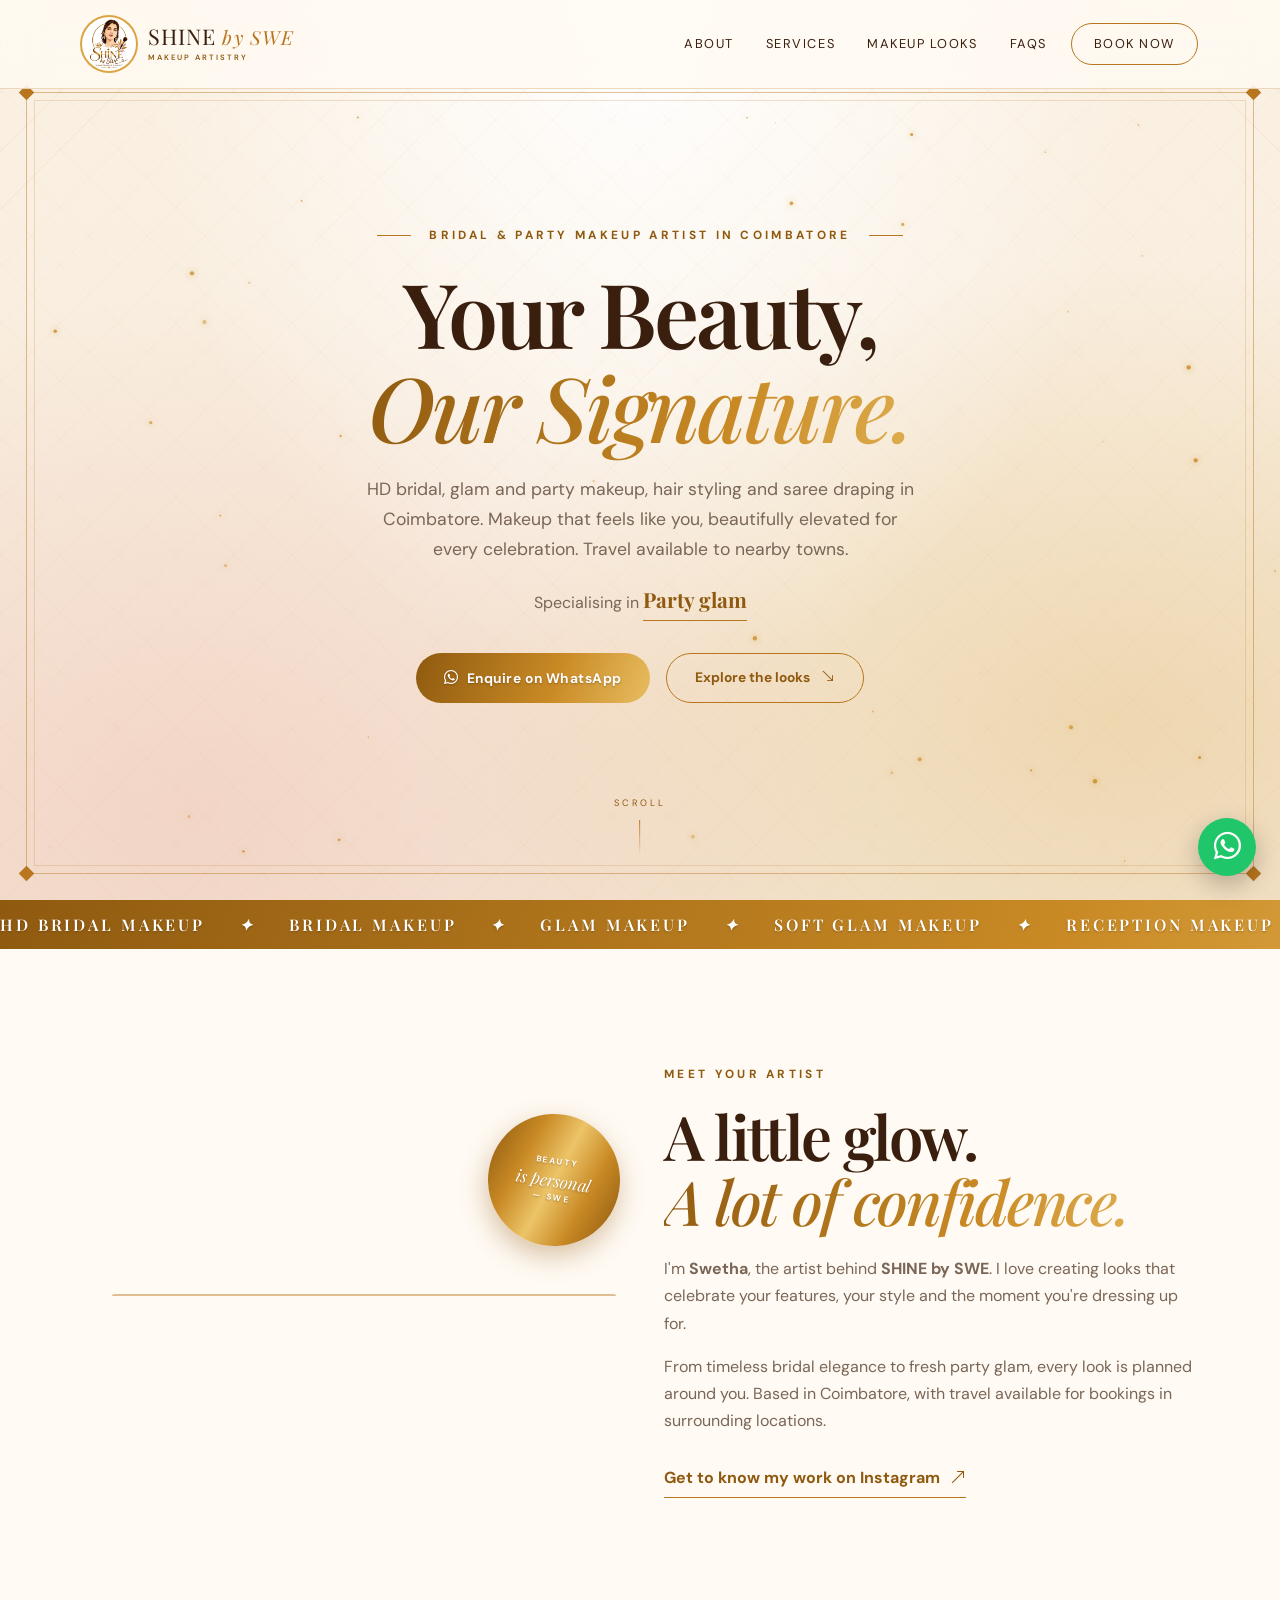
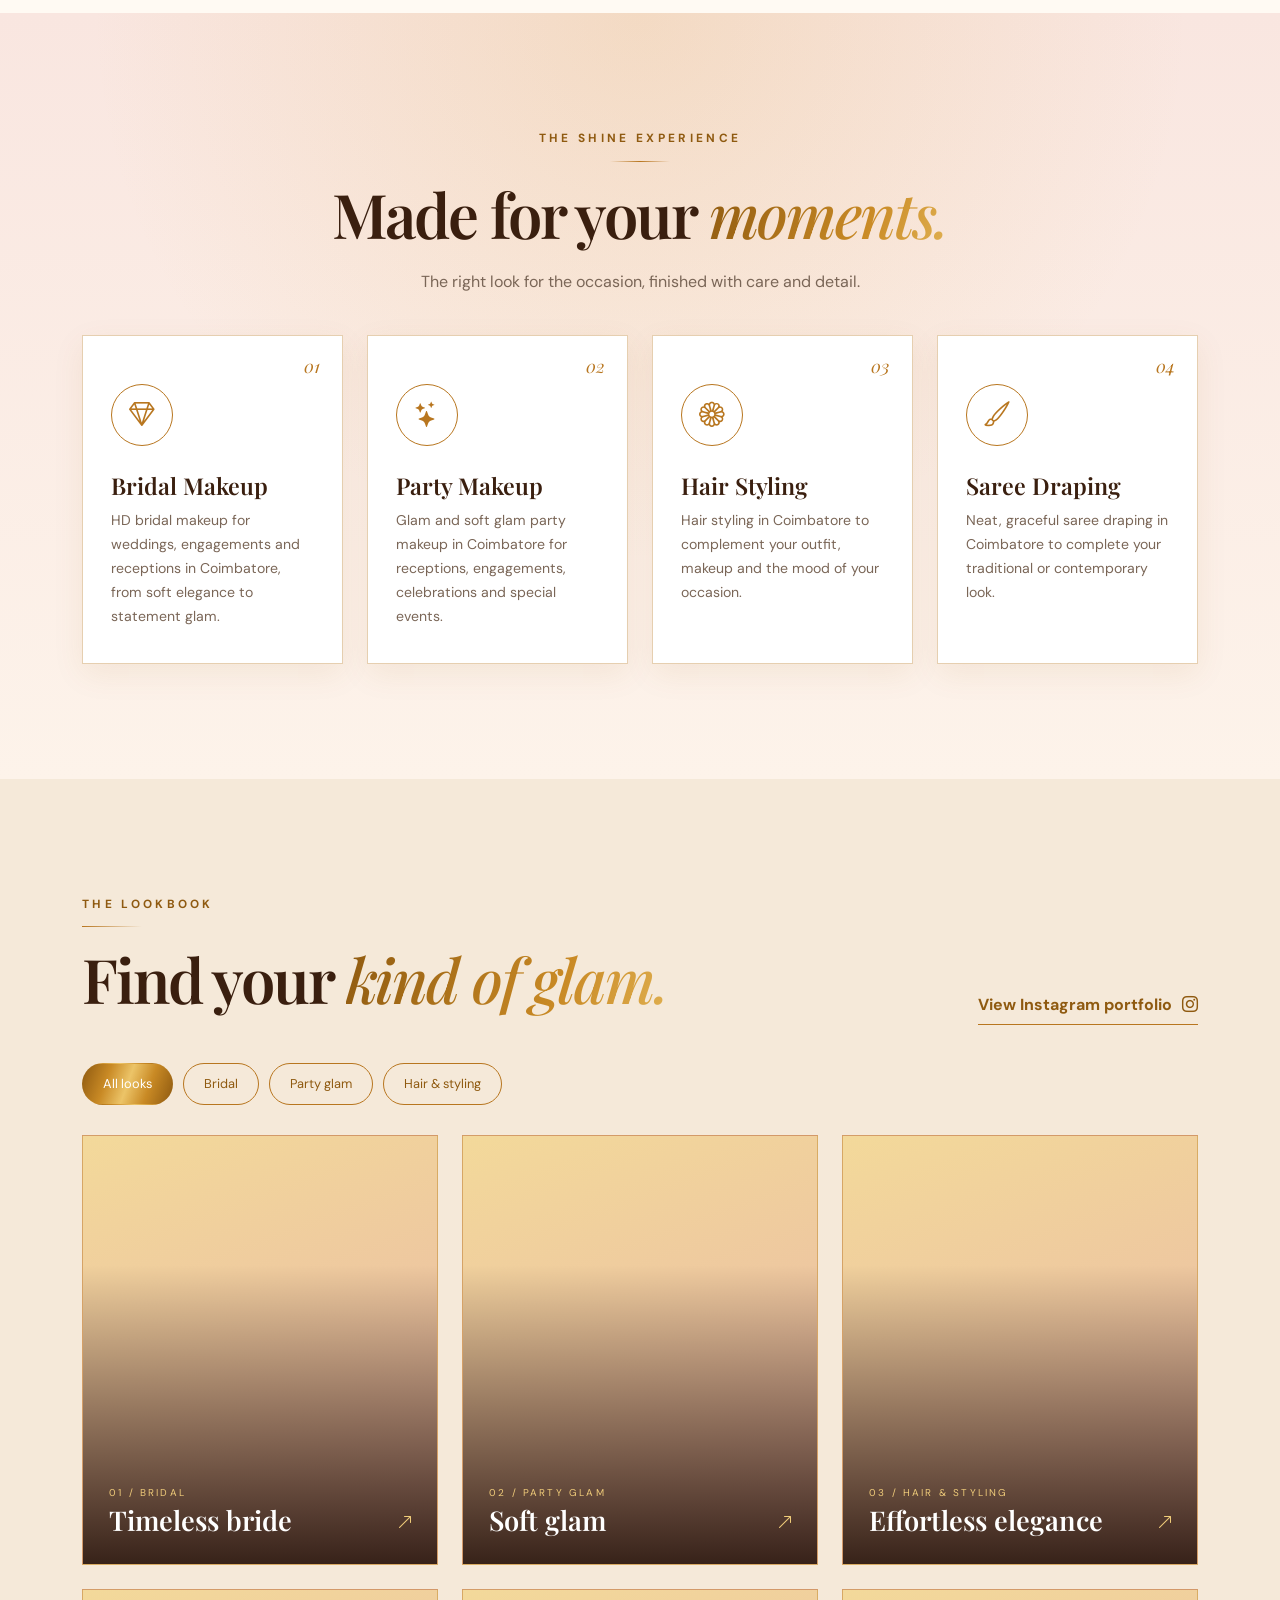
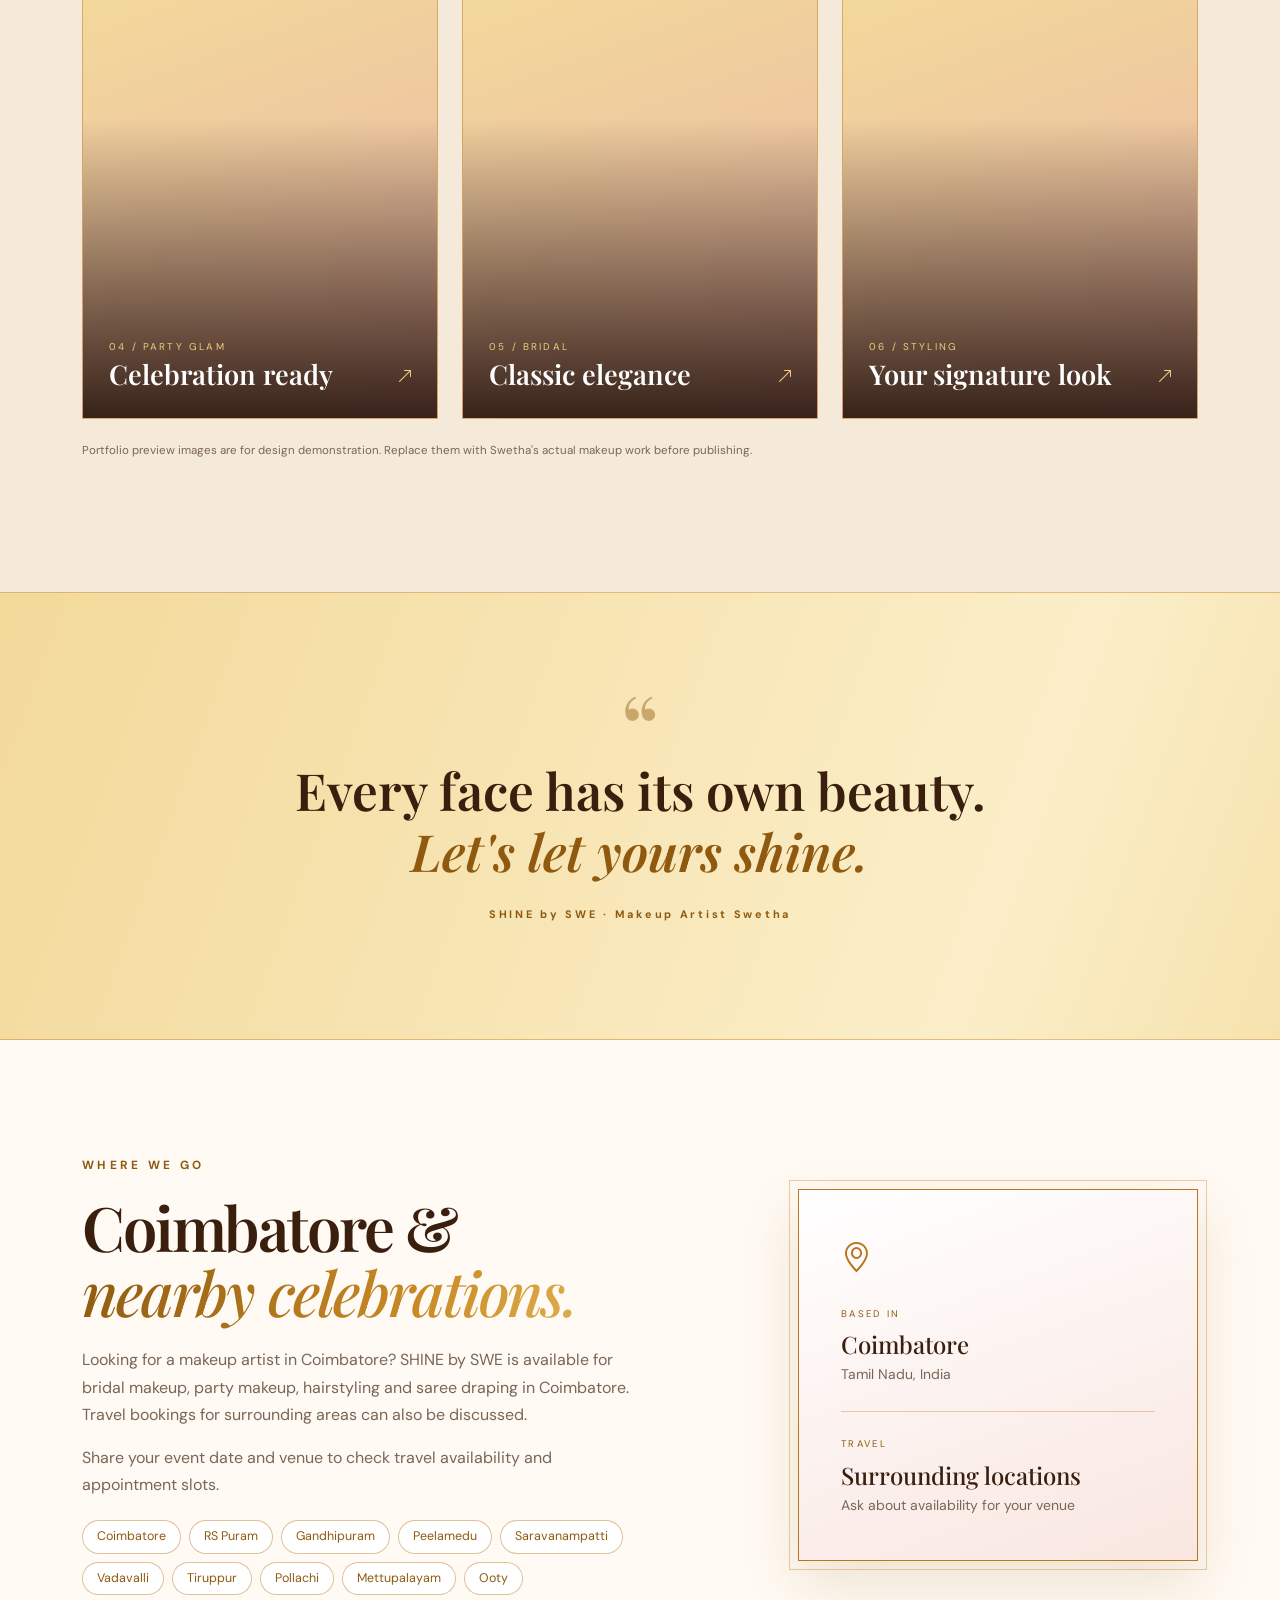
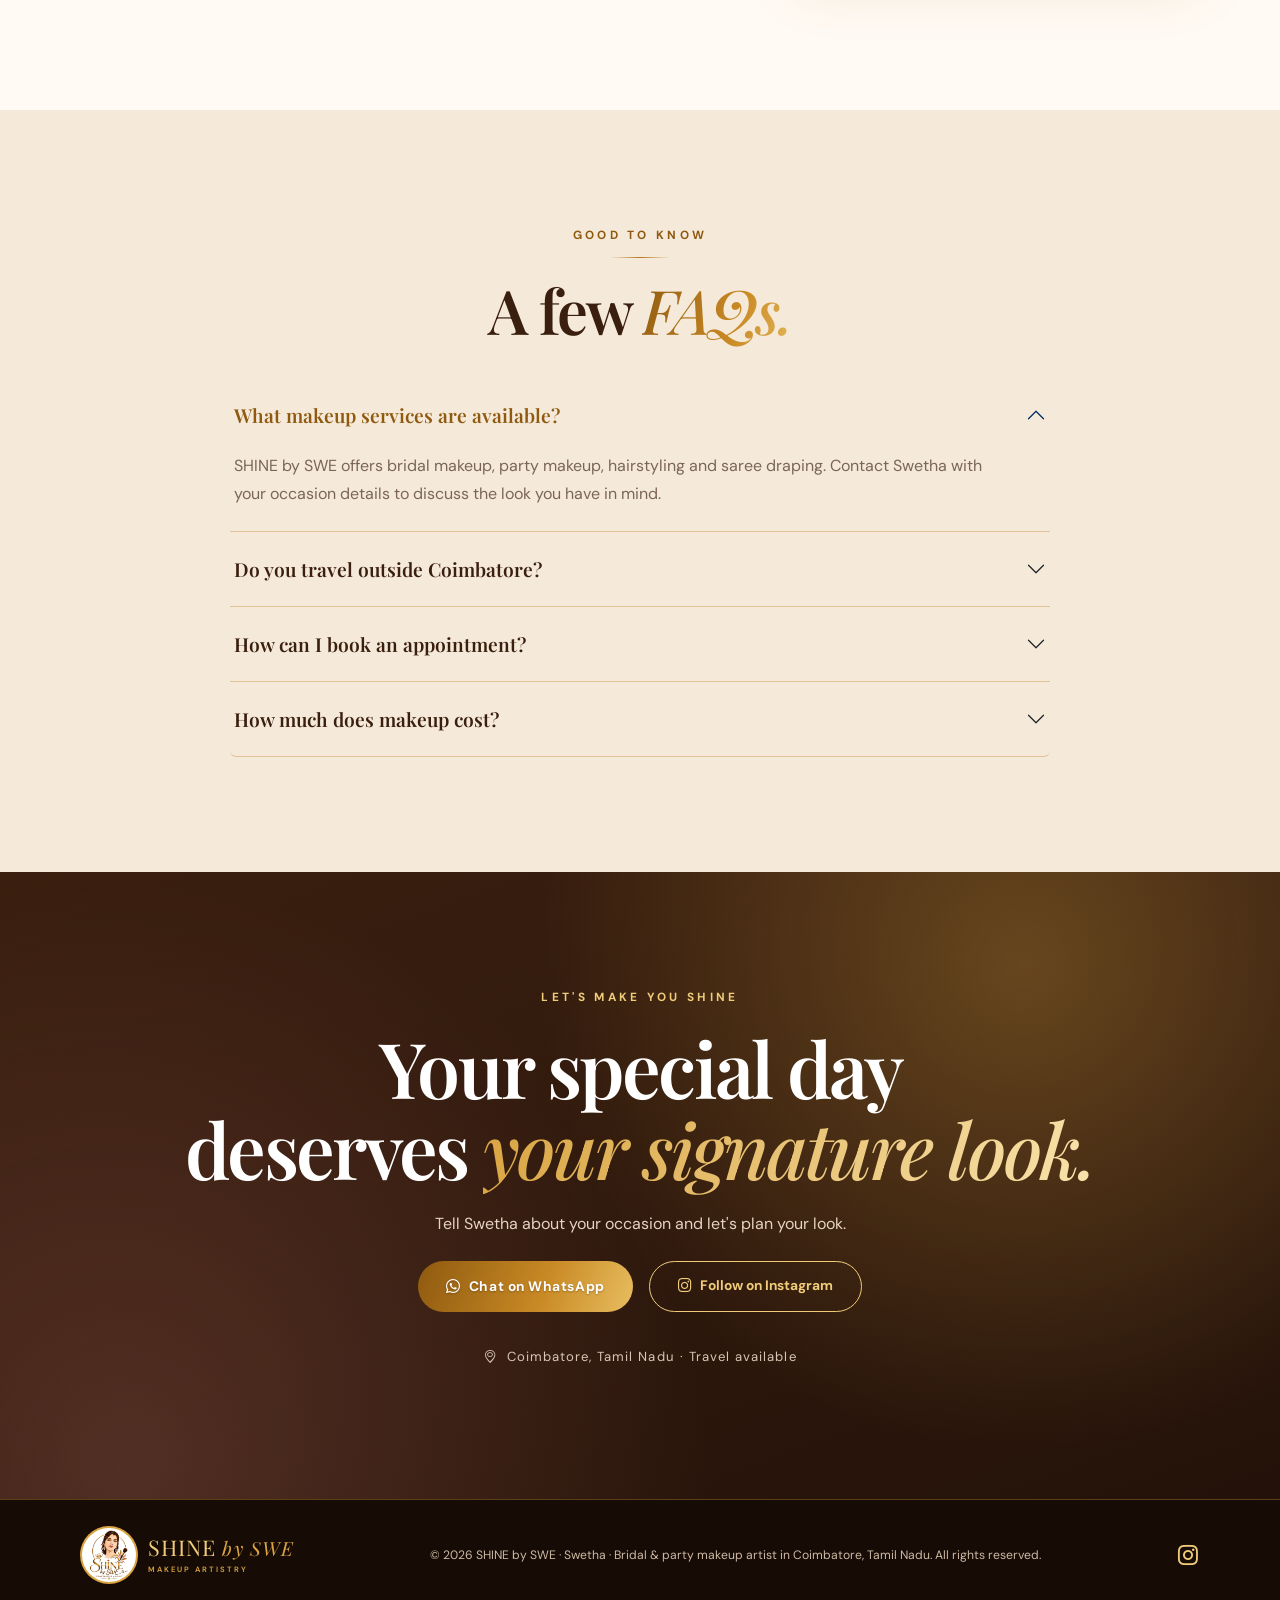
==== commit 51f94020: "Add files via upload" ====
--- a/index.html
+++ b/index.html
@@ -3,48 +3,248 @@
 <head>
   <meta charset="utf-8">
   <meta name="viewport" content="width=device-width, initial-scale=1">
-  <title>SHINE by SWE | Bridal & Party Makeup Artist in Coimbatore</title>
-  <meta name="description" content="SHINE by SWE by Swetha offers bridal makeup, party makeup, hairstyling and saree draping in Coimbatore and surrounding areas. Travel available. Enquire on WhatsApp.">
-  <meta name="keywords" content="makeup artist in Coimbatore, bridal makeup Coimbatore, party makeup Coimbatore, engagement makeup, reception makeup, hairstyling Coimbatore, saree draping Coimbatore, makeup artist near me">
+  <title>Bridal &amp; Party Makeup Artist in Coimbatore | SHINE by SWE</title>
+  <meta name="description" content="SHINE by SWE – Swetha, a bridal, HD, glam and party makeup artist in Coimbatore. Hair styling and saree draping. Travel available. Book on WhatsApp.">
+  <meta name="keywords" content="makeup artist in Coimbatore, bridal makeup Coimbatore, HD bridal makeup Coimbatore, party makeup Coimbatore, reception makeup, engagement makeup, hairstyling Coimbatore, saree draping Coimbatore, makeup artist near me">
   <meta name="author" content="SHINE by SWE - Swetha">
+  <meta name="robots" content="index, follow, max-image-preview:large">
+  <meta name="geo.region" content="IN-TN"><meta name="geo.placename" content="Coimbatore">
   <meta name="theme-color" content="#B8761F">
+  <link rel="canonical" href="https://shinebyswe.github.io/swetha/">
   <link rel="icon" type="image/png" href="assets/favicon.png">
   <link rel="apple-touch-icon" href="assets/favicon.png">
   <meta property="og:type" content="website">
-  <meta property="og:title" content="SHINE by SWE | Makeup Artist in Coimbatore">
-  <meta property="og:description" content="Your Beauty, Our Signature. Bridal makeup, party makeup, hairstyling and saree draping by Swetha.">
-  <meta property="og:url" content="https://example.com/">
-  <meta property="og:image" content="assets/og-cover.jpg">
+  <meta property="og:site_name" content="SHINE by SWE">
+  <meta property="og:locale" content="en_IN">
+  <meta property="og:title" content="SHINE by SWE | Bridal &amp; Party Makeup Artist in Coimbatore">
+  <meta property="og:description" content="Your Beauty, Our Signature. Bridal makeup, party makeup, hairstyling and saree draping by Swetha in Coimbatore.">
+  <meta property="og:url" content="https://shinebyswe.github.io/swetha/">
+  <meta property="og:image" content="https://shinebyswe.github.io/swetha/assets/og-cover.jpg">
+  <meta property="og:image:width" content="1200"><meta property="og:image:height" content="630">
+  <meta property="og:image:alt" content="SHINE by SWE logo - bridal and party makeup artist in Coimbatore">
+  <meta name="twitter:card" content="summary_large_image">
+  <meta name="twitter:title" content="SHINE by SWE | Makeup Artist in Coimbatore">
+  <meta name="twitter:description" content="Bridal makeup, party makeup, hairstyling and saree draping by Swetha in Coimbatore.">
+  <meta name="twitter:image" content="https://shinebyswe.github.io/swetha/assets/og-cover.jpg">
   <link rel="preconnect" href="https://fonts.googleapis.com">
   <link rel="preconnect" href="https://fonts.gstatic.com" crossorigin>
-  <link href="https://fonts.googleapis.com/css2?family=DM+Sans:wght@400;500;600;700&family=Playfair+Display:wght@500;600;700&display=swap" rel="stylesheet">
+  <link href="https://fonts.googleapis.com/css2?family=DM+Sans:wght@400;500;600;700&family=Playfair+Display:ital,wght@0,500;0,600;0,700;1,500&display=swap" rel="stylesheet">
   <link href="https://cdn.jsdelivr.net/npm/bootstrap@5.3.3/dist/css/bootstrap.min.css" rel="stylesheet">
   <link href="https://cdn.jsdelivr.net/npm/bootstrap-icons@1.11.3/font/bootstrap-icons.min.css" rel="stylesheet">
   <link rel="stylesheet" href="style.css">
+  <noscript><style>.reveal{opacity:1!important;transform:none!important}#loader{display:none!important}</style></noscript>
   <script type="application/ld+json">
-  {
-    "@context":"https://schema.org",
-    "@type":"BeautySalon",
-    "name":"SHINE by SWE",
-    "image":"https://shinebyswe.github.io/swetha/assets/og-cover.jpg",
-    "logo":"https://shinebyswe.github.io/swetha/assets/logo.png",
-    "slogan":"Your Beauty, Our Signature",
-    "description":"Bridal makeup, party makeup, hairstyling and saree draping by makeup artist Swetha in Coimbatore and surrounding areas.",
-    "address":{"@type":"PostalAddress","addressLocality":"Coimbatore","addressRegion":"Tamil Nadu","addressCountry":"IN"},
-    "areaServed":["Coimbatore","RS Puram","Gandhipuram","Peelamedu","Saravanampatti","Vadavalli","Tiruppur","Pollachi","Mettupalayam","Ooty"],
-    "founder":{"@type":"Person","name":"Swetha"},
-    "sameAs":["https://www.instagram.com/shine_by_swe/"],
-    "priceRange":"Contact for pricing",
-    "telephone":""
-  }
+{
+  "@context": "https://schema.org",
+  "@graph": [
+    {
+      "@type": "BeautySalon",
+      "@id": "https://shinebyswe.github.io/swetha/#business",
+      "name": "SHINE by SWE",
+      "alternateName": "Swetha Makeup Artist",
+      "url": "https://shinebyswe.github.io/swetha/",
+      "image": "https://shinebyswe.github.io/swetha/assets/og-cover.jpg",
+      "logo": "https://shinebyswe.github.io/swetha/assets/logo.png",
+      "slogan": "Your Beauty, Our Signature",
+      "description": "Bridal makeup, party makeup, hairstyling and saree draping by makeup artist Swetha in Coimbatore and surrounding areas.",
+      "telephone": "+919003354123",
+      "address": {
+        "@type": "PostalAddress",
+        "addressLocality": "Coimbatore",
+        "addressRegion": "Tamil Nadu",
+        "addressCountry": "IN"
+      },
+      "areaServed": [
+        {
+          "@type": "City",
+          "name": "Coimbatore"
+        },
+        {
+          "@type": "City",
+          "name": "RS Puram"
+        },
+        {
+          "@type": "City",
+          "name": "Gandhipuram"
+        },
+        {
+          "@type": "City",
+          "name": "Peelamedu"
+        },
+        {
+          "@type": "City",
+          "name": "Saravanampatti"
+        },
+        {
+          "@type": "City",
+          "name": "Vadavalli"
+        },
+        {
+          "@type": "City",
+          "name": "Tiruppur"
+        },
+        {
+          "@type": "City",
+          "name": "Pollachi"
+        },
+        {
+          "@type": "City",
+          "name": "Mettupalayam"
+        },
+        {
+          "@type": "City",
+          "name": "Ooty"
+        }
+      ],
+      "founder": {
+        "@type": "Person",
+        "name": "Swetha"
+      },
+      "sameAs": [
+        "https://www.instagram.com/shine_by_swe/"
+      ],
+      "knowsAbout": [
+        "Bridal makeup",
+        "HD makeup",
+        "Party makeup",
+        "Hair styling",
+        "Saree draping"
+      ],
+      "hasOfferCatalog": {
+        "@type": "OfferCatalog",
+        "name": "Makeup services",
+        "itemListElement": [
+          {
+            "@type": "Offer",
+            "itemOffered": {
+              "@type": "Service",
+              "name": "HD bridal makeup",
+              "areaServed": "Coimbatore"
+            }
+          },
+          {
+            "@type": "Offer",
+            "itemOffered": {
+              "@type": "Service",
+              "name": "Bridal makeup",
+              "areaServed": "Coimbatore"
+            }
+          },
+          {
+            "@type": "Offer",
+            "itemOffered": {
+              "@type": "Service",
+              "name": "Glam makeup",
+              "areaServed": "Coimbatore"
+            }
+          },
+          {
+            "@type": "Offer",
+            "itemOffered": {
+              "@type": "Service",
+              "name": "Soft glam makeup",
+              "areaServed": "Coimbatore"
+            }
+          },
+          {
+            "@type": "Offer",
+            "itemOffered": {
+              "@type": "Service",
+              "name": "Reception makeup",
+              "areaServed": "Coimbatore"
+            }
+          },
+          {
+            "@type": "Offer",
+            "itemOffered": {
+              "@type": "Service",
+              "name": "Engagement makeup",
+              "areaServed": "Coimbatore"
+            }
+          },
+          {
+            "@type": "Offer",
+            "itemOffered": {
+              "@type": "Service",
+              "name": "Party makeup",
+              "areaServed": "Coimbatore"
+            }
+          },
+          {
+            "@type": "Offer",
+            "itemOffered": {
+              "@type": "Service",
+              "name": "Hair styling",
+              "areaServed": "Coimbatore"
+            }
+          },
+          {
+            "@type": "Offer",
+            "itemOffered": {
+              "@type": "Service",
+              "name": "Saree draping",
+              "areaServed": "Coimbatore"
+            }
+          }
+        ]
+      }
+    },
+    {
+      "@type": "WebSite",
+      "@id": "https://shinebyswe.github.io/swetha/#website",
+      "url": "https://shinebyswe.github.io/swetha/",
+      "name": "SHINE by SWE",
+      "publisher": {
+        "@id": "https://shinebyswe.github.io/swetha/#business"
+      }
+    },
+    {
+      "@type": "FAQPage",
+      "mainEntity": [
+        {
+          "@type": "Question",
+          "name": "What makeup services are available?",
+          "acceptedAnswer": {
+            "@type": "Answer",
+            "text": "SHINE by SWE offers bridal makeup, party makeup, hairstyling and saree draping. Contact Swetha with your occasion details to discuss the look you have in mind."
+          }
+        },
+        {
+          "@type": "Question",
+          "name": "Do you travel outside Coimbatore?",
+          "acceptedAnswer": {
+            "@type": "Answer",
+            "text": "Travel is available for selected surrounding locations. Share your venue and date on WhatsApp to confirm availability and any travel charges."
+          }
+        },
+        {
+          "@type": "Question",
+          "name": "How can I book an appointment?",
+          "acceptedAnswer": {
+            "@type": "Answer",
+            "text": "Send a WhatsApp enquiry with your event date, venue, event type and preferred service. Swetha can then discuss availability and pricing with you."
+          }
+        },
+        {
+          "@type": "Question",
+          "name": "How much does makeup cost?",
+          "acceptedAnswer": {
+            "@type": "Answer",
+            "text": "Pricing depends on the service, event requirements and travel location. Please message for a personalised quote."
+          }
+        }
+      ]
+    }
+  ]
+}
   </script>
 </head>
 <body>
-<div id="loader" aria-hidden="true"><img src="assets/logo.png" alt=""><span></span></div>
+<div id="loader" aria-hidden="true"><img src="assets/logo-192.png" alt=""><span></span></div>
 <div id="progress"></div>
 <nav class="navbar navbar-expand-lg fixed-top site-nav">
   <div class="container">
-    <a class="navbar-brand brand" href="#home" aria-label="SHINE by SWE home"><img class="brand-logo" src="assets/logo.png" alt="SHINE by SWE logo" width="52" height="52"><span class="brand-text">SHINE <em>by SWE</em><small>MAKEUP ARTISTRY</small></span></a>
+    <a class="navbar-brand brand" href="#home" aria-label="SHINE by SWE home"><img class="brand-logo" src="assets/logo-192.png" alt="SHINE by SWE logo" width="52" height="52"><span class="brand-text">SHINE <em>by SWE</em><small>MAKEUP ARTISTRY</small></span></a>
     <button class="navbar-toggler" type="button" data-bs-toggle="collapse" data-bs-target="#mainNav" aria-label="Toggle navigation"><span class="navbar-toggler-icon"></span></button>
     <div class="collapse navbar-collapse" id="mainNav">
       <ul class="navbar-nav ms-auto align-items-lg-center gap-lg-3">
@@ -63,9 +263,8 @@
   <div class="hero-frame" aria-hidden="true"><i></i><i></i><i></i><i></i></div>
   <div class="container hero-content">
     <div class="hero-text">
-      <p class="eyebrow reveal"><span></span> COIMBATORE · TRAVEL AVAILABLE <span></span></p>
-      <h1 class="reveal">Your Beauty,<br><em class="foil">Our Signature.</em></h1>
-      <p class="hero-copy reveal">Bridal and party makeup artist in Coimbatore. Makeup that feels like you, beautifully elevated for every celebration.</p>
+      <h1 class="reveal"><span class="h1-kw"><span></span> Bridal &amp; Party Makeup Artist in Coimbatore <span></span></span>Your Beauty,<br><em class="foil">Our Signature.</em></h1>
+      <p class="hero-copy reveal">HD bridal, glam and party makeup, hair styling and saree draping in Coimbatore. Makeup that feels like you, beautifully elevated for every celebration. Travel available to nearby towns.</p>
       <p class="rotator reveal">Specialising in <b id="rot">Bridal makeup</b></p>
       <div class="d-flex flex-wrap gap-3 justify-content-center reveal">
         <a class="btn btn-gold" href="https://wa.me/919003354123?text=Hi%20Swetha%2C%20I%20would%20like%20to%20enquire%20about%20makeup%20services." target="_blank" rel="noopener"><i class="bi bi-whatsapp me-2"></i>Enquire on WhatsApp</a>
@@ -75,23 +274,14 @@
   </div>
   <a class="scroll-hint" href="#about" aria-label="Scroll down"><span>SCROLL</span><i></i></a>
 </header>
-<div class="marquee" aria-hidden="true">
-  <div class="track">
-    <div class="group">
-      <span>HD BRIDAL MAKEUP</span><i>✦</i><span>BRIDAL MAKEUP</span><i>✦</i><span>GLAM MAKEUP</span><i>✦</i><span>SOFT GLAM MAKEUP</span><i>✦</i><span>RECEPTION MAKEUP</span><i>✦</i><span>ENGAGEMENT MAKEUP</span><i>✦</i><span>PARTY MAKEUP</span><i>✦</i><span>HAIR STYLING</span><i>✦</i><span>SAREE DRAPING</span><i>✦</i><span>COIMBATORE</span><i>✦</i>
-    </div>
-    <div class="group">
-      <span>HD BRIDAL MAKEUP</span><i>✦</i><span>BRIDAL MAKEUP</span><i>✦</i><span>GLAM MAKEUP</span><i>✦</i><span>SOFT GLAM MAKEUP</span><i>✦</i><span>RECEPTION MAKEUP</span><i>✦</i><span>ENGAGEMENT MAKEUP</span><i>✦</i><span>PARTY MAKEUP</span><i>✦</i><span>HAIR STYLING</span><i>✦</i><span>SAREE DRAPING</span><i>✦</i><span>COIMBATORE</span><i>✦</i>
-    </div>
-  </div>
-</div>
+<div class="marquee" aria-hidden="true"><div class="track"><div class="group"><span>HD BRIDAL MAKEUP</span><i>✦</i><span>BRIDAL MAKEUP</span><i>✦</i><span>GLAM MAKEUP</span><i>✦</i><span>SOFT GLAM MAKEUP</span><i>✦</i><span>RECEPTION MAKEUP</span><i>✦</i><span>ENGAGEMENT MAKEUP</span><i>✦</i><span>PARTY MAKEUP</span><i>✦</i><span>HAIR STYLING</span><i>✦</i><span>SAREE DRAPING</span><i>✦</i><span>COIMBATORE</span><i>✦</i></div><div class="group"><span>HD BRIDAL MAKEUP</span><i>✦</i><span>BRIDAL MAKEUP</span><i>✦</i><span>GLAM MAKEUP</span><i>✦</i><span>SOFT GLAM MAKEUP</span><i>✦</i><span>RECEPTION MAKEUP</span><i>✦</i><span>ENGAGEMENT MAKEUP</span><i>✦</i><span>PARTY MAKEUP</span><i>✦</i><span>HAIR STYLING</span><i>✦</i><span>SAREE DRAPING</span><i>✦</i><span>COIMBATORE</span><i>✦</i></div></div></div>
 
 <section id="about" class="section-pad about-section">
   <div class="container">
     <div class="row align-items-center g-5">
       <div class="col-lg-6 reveal">
         <div class="about-photo-wrap">
-          <img class="about-photo" src="https://images.unsplash.com/photo-1524250502761-1ac6f2e30d43?auto=format&fit=crop&w=1000&q=85" alt="Elegant beauty and makeup portrait">
+          <img class="about-photo" src="https://images.unsplash.com/photo-1524250502761-1ac6f2e30d43?auto=format&fit=crop&w=1000&q=85" alt="Elegant beauty and makeup portrait" loading="lazy" decoding="async" onerror="this.style.display='none'">
           <div class="photo-stamp"><span>BEAUTY</span><strong>is personal</strong><span>— SWE</span></div>
         </div>
       </div>
@@ -114,10 +304,10 @@
       <p class="section-subtitle">The right look for the occasion, finished with care and detail.</p>
     </div>
     <div class="row g-4 mt-3">
-      <div class="col-md-6 col-lg-3 reveal"><article class="service-card"><span class="service-number">01</span><div class="service-icon"><i class="bi bi-gem"></i></div><h3>Bridal Makeup</h3><p>Beautiful bridal looks for your big day, from soft elegance to statement glam.</p></article></div>
-      <div class="col-md-6 col-lg-3 reveal"><article class="service-card"><span class="service-number">02</span><div class="service-icon"><i class="bi bi-stars"></i></div><h3>Party Makeup</h3><p>Fresh, polished makeup for receptions, engagements, celebrations and special events.</p></article></div>
-      <div class="col-md-6 col-lg-3 reveal"><article class="service-card"><span class="service-number">03</span><div class="service-icon"><i class="bi bi-flower1"></i></div><h3>Hair Styling</h3><p>Hairstyles to complement your outfit, makeup and the mood of your occasion.</p></article></div>
-      <div class="col-md-6 col-lg-3 reveal"><article class="service-card"><span class="service-number">04</span><div class="service-icon"><i class="bi bi-brush"></i></div><h3>Saree Draping</h3><p>Neat, graceful saree draping to complete your traditional or contemporary look.</p></article></div>
+      <div class="col-md-6 col-lg-3 reveal"><article class="service-card"><span class="service-number">01</span><div class="service-icon"><i class="bi bi-gem"></i></div><h3>Bridal Makeup</h3><p>HD bridal makeup for weddings, engagements and receptions in Coimbatore, from soft elegance to statement glam.</p></article></div>
+      <div class="col-md-6 col-lg-3 reveal"><article class="service-card"><span class="service-number">02</span><div class="service-icon"><i class="bi bi-stars"></i></div><h3>Party Makeup</h3><p>Glam and soft glam party makeup in Coimbatore for receptions, engagements, celebrations and special events.</p></article></div>
+      <div class="col-md-6 col-lg-3 reveal"><article class="service-card"><span class="service-number">03</span><div class="service-icon"><i class="bi bi-flower1"></i></div><h3>Hair Styling</h3><p>Hair styling in Coimbatore to complement your outfit, makeup and the mood of your occasion.</p></article></div>
+      <div class="col-md-6 col-lg-3 reveal"><article class="service-card"><span class="service-number">04</span><div class="service-icon"><i class="bi bi-brush"></i></div><h3>Saree Draping</h3><p>Neat, graceful saree draping in Coimbatore to complete your traditional or contemporary look.</p></article></div>
     </div>
   </div>
 </section>
@@ -132,12 +322,12 @@
       <button class="filter-btn active" data-filter="all">All looks</button><button class="filter-btn" data-filter="bridal">Bridal</button><button class="filter-btn" data-filter="party">Party glam</button><button class="filter-btn" data-filter="hair">Hair & styling</button>
     </div>
     <div class="row g-4 gallery-grid">
-      <div class="col-sm-6 col-lg-4 gallery-item reveal" data-category="bridal"><a class="look-card" href="https://www.instagram.com/shine_by_swe/" target="_blank" rel="noopener"><img src="https://images.unsplash.com/photo-1596704017254-9b121068fb31?auto=format&fit=crop&w=900&q=85" alt="Bridal makeup inspiration"><span class="look-overlay"><small>01 / BRIDAL</small><strong>Timeless bride</strong><i class="bi bi-arrow-up-right"></i></span></a></div>
-      <div class="col-sm-6 col-lg-4 gallery-item reveal" data-category="party"><a class="look-card" href="https://www.instagram.com/shine_by_swe/" target="_blank" rel="noopener"><img src="https://images.unsplash.com/photo-1487412720507-e7ab37603c6f?auto=format&fit=crop&w=900&q=85" alt="Soft party makeup inspiration"><span class="look-overlay"><small>02 / PARTY GLAM</small><strong>Soft glam</strong><i class="bi bi-arrow-up-right"></i></span></a></div>
-      <div class="col-sm-6 col-lg-4 gallery-item reveal" data-category="hair"><a class="look-card" href="https://www.instagram.com/shine_by_swe/" target="_blank" rel="noopener"><img src="https://images.unsplash.com/photo-1524504388940-b1c1722653e1?auto=format&fit=crop&w=900&q=85" alt="Beauty and hair styling inspiration"><span class="look-overlay"><small>03 / HAIR & STYLING</small><strong>Effortless elegance</strong><i class="bi bi-arrow-up-right"></i></span></a></div>
-      <div class="col-sm-6 col-lg-4 gallery-item reveal" data-category="party"><a class="look-card" href="https://www.instagram.com/shine_by_swe/" target="_blank" rel="noopener"><img src="https://images.unsplash.com/photo-1534528741775-53994a69daeb?auto=format&fit=crop&w=900&q=85" alt="Party makeup look inspiration"><span class="look-overlay"><small>04 / PARTY GLAM</small><strong>Celebration ready</strong><i class="bi bi-arrow-up-right"></i></span></a></div>
-      <div class="col-sm-6 col-lg-4 gallery-item reveal" data-category="bridal"><a class="look-card" href="https://www.instagram.com/shine_by_swe/" target="_blank" rel="noopener"><img src="https://images.unsplash.com/photo-1512316609839-ce289d3aba0a?auto=format&fit=crop&w=900&q=85" alt="Elegant bridal beauty inspiration"><span class="look-overlay"><small>05 / BRIDAL</small><strong>Classic elegance</strong><i class="bi bi-arrow-up-right"></i></span></a></div>
-      <div class="col-sm-6 col-lg-4 gallery-item reveal" data-category="hair"><a class="look-card" href="https://www.instagram.com/shine_by_swe/" target="_blank" rel="noopener"><img src="https://images.unsplash.com/photo-1529139574466-a303027c1d8b?auto=format&fit=crop&w=900&q=85" alt="Contemporary styling inspiration"><span class="look-overlay"><small>06 / STYLING</small><strong>Your signature look</strong><i class="bi bi-arrow-up-right"></i></span></a></div>
+      <div class="col-sm-6 col-lg-4 gallery-item reveal" data-category="bridal"><a class="look-card" href="https://www.instagram.com/shine_by_swe/" target="_blank" rel="noopener"><img src="https://images.unsplash.com/photo-1596704017254-9b121068fb31?auto=format&fit=crop&w=900&q=85" alt="Bridal makeup inspiration" loading="lazy" decoding="async" onerror="this.style.display='none'"><span class="look-overlay"><small>01 / BRIDAL</small><strong>Timeless bride</strong><i class="bi bi-arrow-up-right"></i></span></a></div>
+      <div class="col-sm-6 col-lg-4 gallery-item reveal" data-category="party"><a class="look-card" href="https://www.instagram.com/shine_by_swe/" target="_blank" rel="noopener"><img src="https://images.unsplash.com/photo-1487412720507-e7ab37603c6f?auto=format&fit=crop&w=900&q=85" alt="Soft party makeup inspiration" loading="lazy" decoding="async" onerror="this.style.display='none'"><span class="look-overlay"><small>02 / PARTY GLAM</small><strong>Soft glam</strong><i class="bi bi-arrow-up-right"></i></span></a></div>
+      <div class="col-sm-6 col-lg-4 gallery-item reveal" data-category="hair"><a class="look-card" href="https://www.instagram.com/shine_by_swe/" target="_blank" rel="noopener"><img src="https://images.unsplash.com/photo-1524504388940-b1c1722653e1?auto=format&fit=crop&w=900&q=85" alt="Beauty and hair styling inspiration" loading="lazy" decoding="async" onerror="this.style.display='none'"><span class="look-overlay"><small>03 / HAIR & STYLING</small><strong>Effortless elegance</strong><i class="bi bi-arrow-up-right"></i></span></a></div>
+      <div class="col-sm-6 col-lg-4 gallery-item reveal" data-category="party"><a class="look-card" href="https://www.instagram.com/shine_by_swe/" target="_blank" rel="noopener"><img src="https://images.unsplash.com/photo-1534528741775-53994a69daeb?auto=format&fit=crop&w=900&q=85" alt="Party makeup look inspiration" loading="lazy" decoding="async" onerror="this.style.display='none'"><span class="look-overlay"><small>04 / PARTY GLAM</small><strong>Celebration ready</strong><i class="bi bi-arrow-up-right"></i></span></a></div>
+      <div class="col-sm-6 col-lg-4 gallery-item reveal" data-category="bridal"><a class="look-card" href="https://www.instagram.com/shine_by_swe/" target="_blank" rel="noopener"><img src="https://images.unsplash.com/photo-1588842867976-fd084ca2c87b?auto=format&fit=crop&w=900&q=85" alt="Elegant bridal beauty inspiration" loading="lazy" decoding="async" onerror="this.style.display='none'"><span class="look-overlay"><small>05 / BRIDAL</small><strong>Classic elegance</strong><i class="bi bi-arrow-up-right"></i></span></a></div>
+      <div class="col-sm-6 col-lg-4 gallery-item reveal" data-category="hair"><a class="look-card" href="https://www.instagram.com/shine_by_swe/" target="_blank" rel="noopener"><img src="https://images.unsplash.com/photo-1529139574466-a303027c1d8b?auto=format&fit=crop&w=900&q=85" alt="Contemporary styling inspiration" loading="lazy" decoding="async" onerror="this.style.display='none'"><span class="look-overlay"><small>06 / STYLING</small><strong>Your signature look</strong><i class="bi bi-arrow-up-right"></i></span></a></div>
     </div>
     <p class="gallery-note">Portfolio preview images are for design demonstration. Replace them with Swetha's actual makeup work before publishing.</p>
   </div>
@@ -150,7 +340,8 @@
 <section class="section-pad location-section">
   <div class="container">
     <div class="row align-items-center g-4">
-      <div class="col-lg-7 reveal"><p class="eyebrow dark-eyebrow">WHERE WE GO</p><h2 class="section-title">Coimbatore &<br><em>nearby celebrations.</em></h2><p class="body-copy">Looking for a makeup artist in Coimbatore? SHINE by SWE is available for bridal makeup, party makeup, hairstyling and saree draping in Coimbatore. Travel bookings for surrounding areas can also be discussed.</p><p class="body-copy mb-0">Share your event date and venue to check travel availability and appointment slots.</p></div>
+      <div class="col-lg-7 reveal"><p class="eyebrow dark-eyebrow">WHERE WE GO</p><h2 class="section-title">Coimbatore &<br><em>nearby celebrations.</em></h2><p class="body-copy">Looking for a makeup artist in Coimbatore? SHINE by SWE is available for bridal makeup, party makeup, hairstyling and saree draping in Coimbatore. Travel bookings for surrounding areas can also be discussed.</p><p class="body-copy">Share your event date and venue to check travel availability and appointment slots.</p>
+        <div class="area-chips" aria-label="Areas served"><span>Coimbatore</span><span>RS Puram</span><span>Gandhipuram</span><span>Peelamedu</span><span>Saravanampatti</span><span>Vadavalli</span><span>Tiruppur</span><span>Pollachi</span><span>Mettupalayam</span><span>Ooty</span></div></div>
       <div class="col-lg-5 reveal"><div class="location-card"><i class="bi bi-geo-alt"></i><span>BASED IN</span><strong>Coimbatore</strong><small>Tamil Nadu, India</small><div class="location-divider"></div><span>TRAVEL</span><strong>Surrounding locations</strong><small>Ask about availability for your venue</small></div></div>
     </div>
   </div>
@@ -180,7 +371,7 @@
   </div>
 </section>
 
-<footer class="site-footer"><div class="container d-flex flex-column flex-md-row justify-content-between align-items-center gap-3"><a class="navbar-brand brand" href="#home" aria-label="SHINE by SWE home"><img class="brand-logo" src="assets/logo.png" alt="SHINE by SWE logo" width="52" height="52"><span class="brand-text">SHINE <em>by SWE</em><small>MAKEUP ARTISTRY</small></span></a><p>© <span id="year"></span> SHINE by SWE · Swetha. All rights reserved.</p><a href="https://www.instagram.com/shine_by_swe/" target="_blank" rel="noopener" aria-label="Instagram"><i class="bi bi-instagram fs-5"></i></a></div></footer>
+<footer class="site-footer"><div class="container d-flex flex-column flex-md-row justify-content-between align-items-center gap-3"><a class="navbar-brand brand" href="#home" aria-label="SHINE by SWE home"><img class="brand-logo" src="assets/logo-192.png" alt="SHINE by SWE logo" width="52" height="52"><span class="brand-text">SHINE <em>by SWE</em><small>MAKEUP ARTISTRY</small></span></a><p>© <span id="year"></span> SHINE by SWE · Swetha · Bridal &amp; party makeup artist in Coimbatore, Tamil Nadu. All rights reserved.</p><a href="https://www.instagram.com/shine_by_swe/" target="_blank" rel="noopener" aria-label="Instagram"><i class="bi bi-instagram fs-5"></i></a></div></footer>
 
 <a class="whatsapp-float" href="https://wa.me/919003354123?text=Hi%20Swetha%2C%20I%20found%20your%20website%20and%20would%20like%20to%20enquire." target="_blank" rel="noopener" aria-label="Chat with Swetha on WhatsApp"><i class="bi bi-whatsapp"></i></a>
 <button id="backToTop" aria-label="Back to top"><i class="bi bi-arrow-up"></i></button>
--- a/style.css
+++ b/style.css
@@ -1,5 +1,4 @@
 /* SHINE by SWE – Sandal, ivory & gold (colours taken from the logo) */
-@import url('https://fonts.googleapis.com/css2?family=DM+Sans:wght@400;500;600;700&family=Playfair+Display:ital,wght@0,500;0,600;0,700;1,500&display=swap');
 :root{--ivory:#fffaf3;--sand:#f5e9d9;--blush:#f9e6e0;--rose:#e58c7e;--gold:#b8761f;--gold2:#d9a441;--gold3:#f0cc7a;--gold-deep:#8f5a10;--brown:#3a1f0f;--espresso:#24120a;--muted:#7a6657;--serif:'Playfair Display',Georgia,serif;--sans:'DM Sans',Arial,sans-serif;
 --foil:linear-gradient(110deg,#8f5a10 0%,#c98a25 28%,#ecc468 50%,#c98a25 72%,#8f5a10 100%)}
 *{box-sizing:border-box}
@@ -53,6 +52,8 @@
 @keyframes frame{from{opacity:0;transform:scale(.96)}}
 .hero-content{position:relative;z-index:2}
 .hero-text{max-width:860px;margin:0 auto}
+.h1-kw{display:block;font:700 .74rem var(--sans);letter-spacing:.28em;text-transform:uppercase;color:var(--gold-deep);margin-bottom:22px}
+.h1-kw span{display:inline-block;width:34px;height:1px;background:var(--gold);vertical-align:middle;margin:0 12px}
 .eyebrow{color:var(--gold-deep);font-size:.74rem;letter-spacing:.28em;font-weight:700;margin-bottom:20px}
 .eyebrow span{display:inline-block;width:34px;height:1px;background:var(--gold);vertical-align:middle;margin:0 12px}
 .hero h1,.section-title{font:600 clamp(3.2rem,7vw,6.4rem)/1.05 var(--serif);letter-spacing:-.035em;margin:0 0 22px;color:var(--brown)}
@@ -102,7 +103,7 @@
 .filter-row{display:flex;flex-wrap:wrap;gap:10px;margin:30px 0}
 .filter-btn{border:1px solid var(--gold);background:transparent;color:var(--gold-deep);border-radius:50px;padding:9px 20px;font-size:.8rem;transition:.3s}
 .filter-btn.active,.filter-btn:hover{background:var(--foil);color:#fff;border-color:transparent}
-.look-card{display:block;position:relative;overflow:hidden;height:430px;border:1px solid rgba(184,118,31,.45);transition:transform .3s,box-shadow .4s;background:#ecd9c2}
+.look-card{background-image:linear-gradient(160deg,#f3d99a,#e8b4a6)!important;display:block;position:relative;overflow:hidden;height:430px;border:1px solid rgba(184,118,31,.45);transition:transform .3s,box-shadow .4s;background:#ecd9c2}
 .look-card img{width:100%;height:100%;object-fit:cover;transition:transform .9s cubic-bezier(.2,.7,.2,1)}
 .look-card:hover img{transform:scale(1.1)}
 .look-card:hover{box-shadow:0 22px 50px rgba(58,31,15,.3)}
@@ -161,4 +162,8 @@
 @media(max-width:991px){.hero{padding-top:115px}.hero-frame{inset:84px 14px 14px}.location-card{margin:10px 0 0;max-width:none}}
 @media(max-width:767px){.section-pad{padding:78px 0}.about-photo{height:430px}.look-card{height:370px}.hero h1{font-size:3.2rem}.eyebrow span{width:18px;margin:0 7px}.site-footer .container{text-align:center}.scroll-hint{display:none}}
 @media(prefers-reduced-motion:reduce){*,*:before,*:after{animation:none!important;transition-duration:.01ms!important}.reveal{opacity:1;transform:none}#loader{display:none}}
-@media(prefers-reduced-motion:reduce){.track{animation:slide 60s linear infinite!important}}+
+/* Areas served */
+.area-chips{display:flex;flex-wrap:wrap;gap:8px;margin-top:22px;max-width:560px}
+.area-chips span{border:1px solid rgba(184,118,31,.45);color:var(--gold-deep);border-radius:50px;padding:5px 14px;font-size:.78rem;background:#fff;transition:.25s}
+.area-chips span:hover{background:var(--gold);color:#fff}
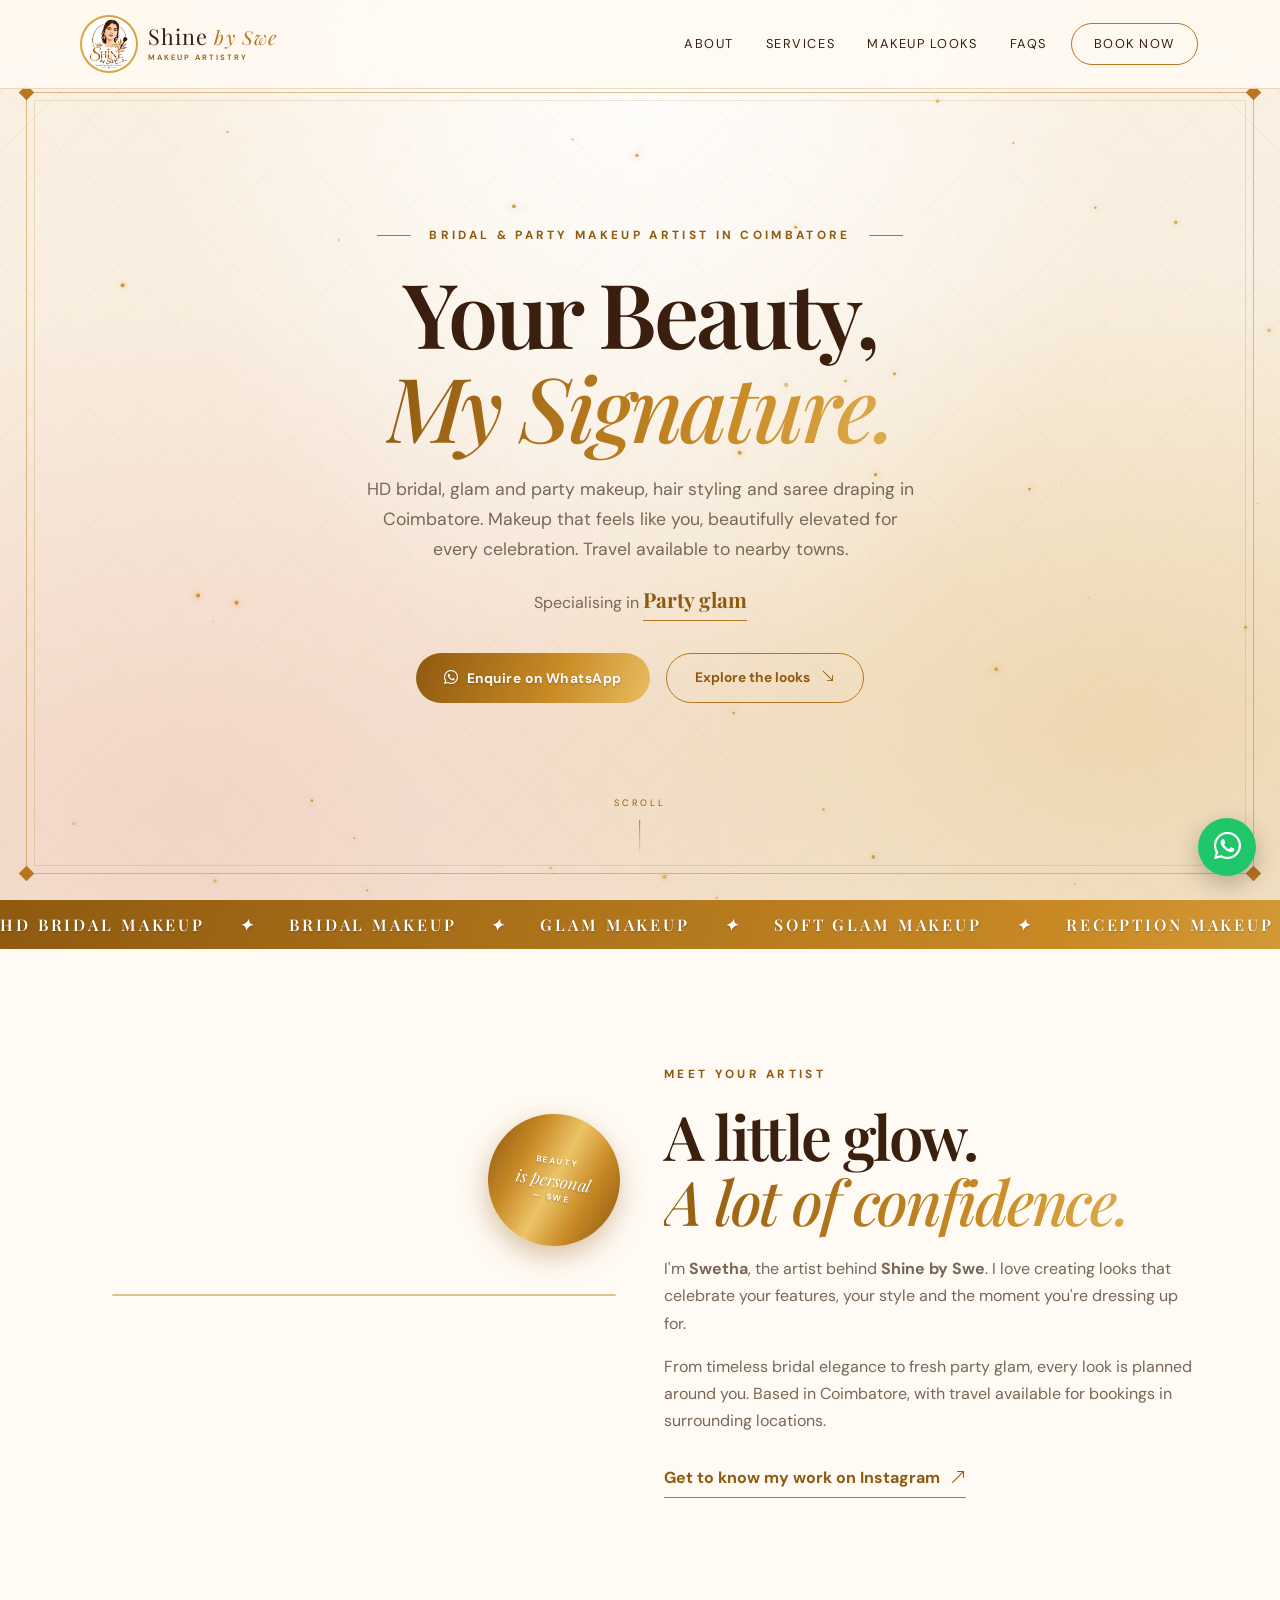
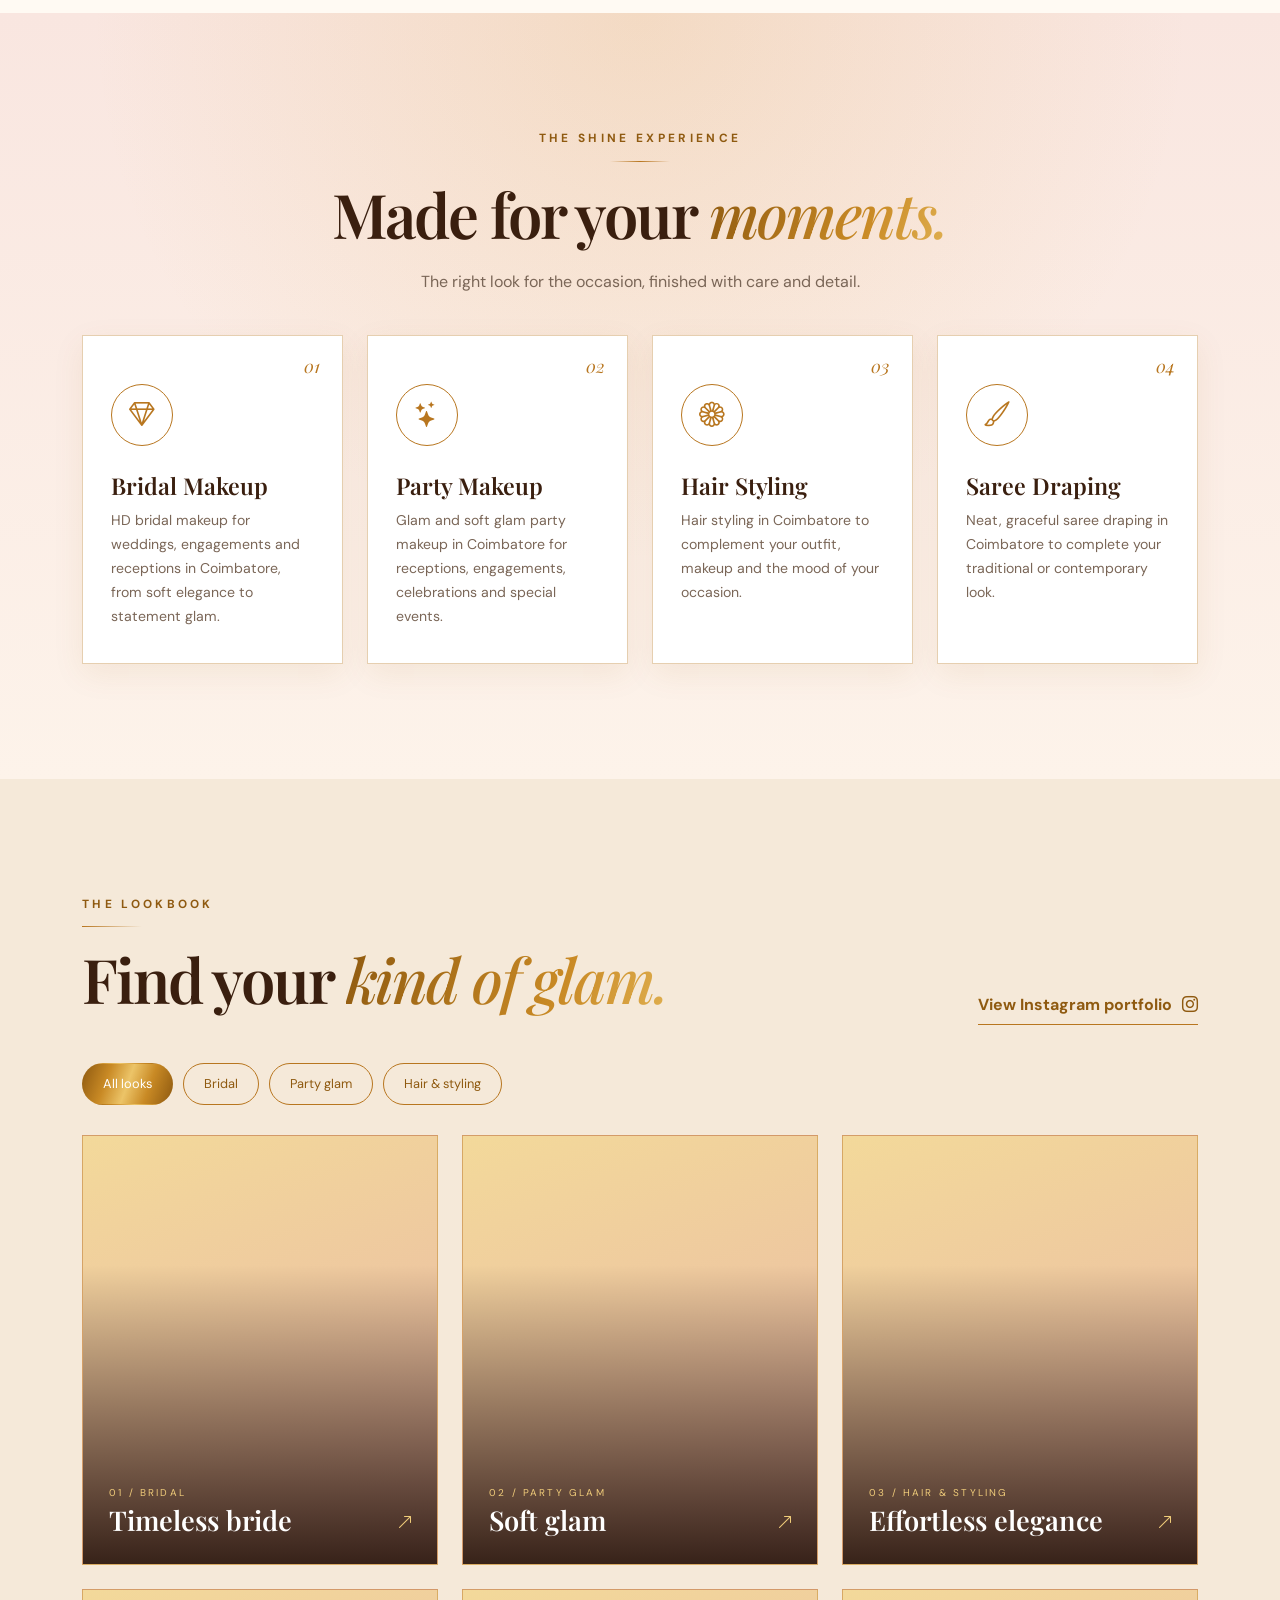
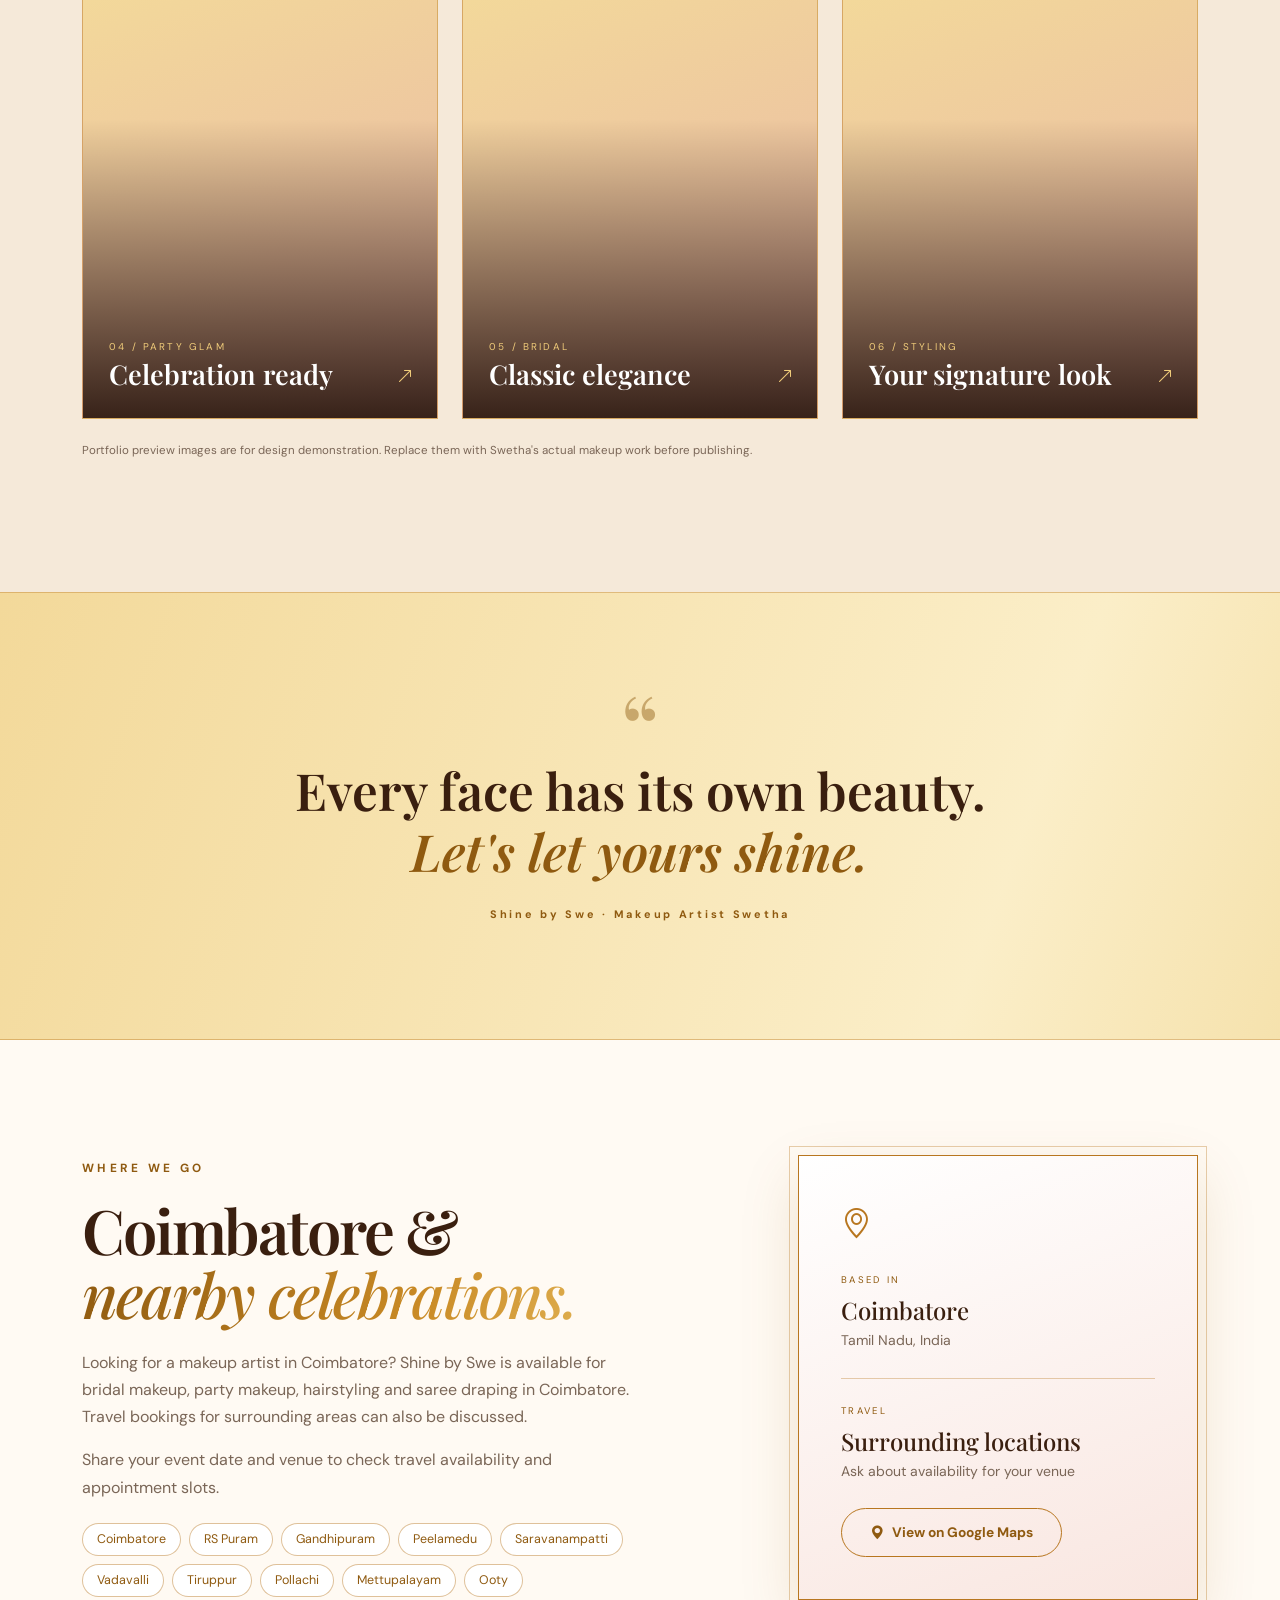
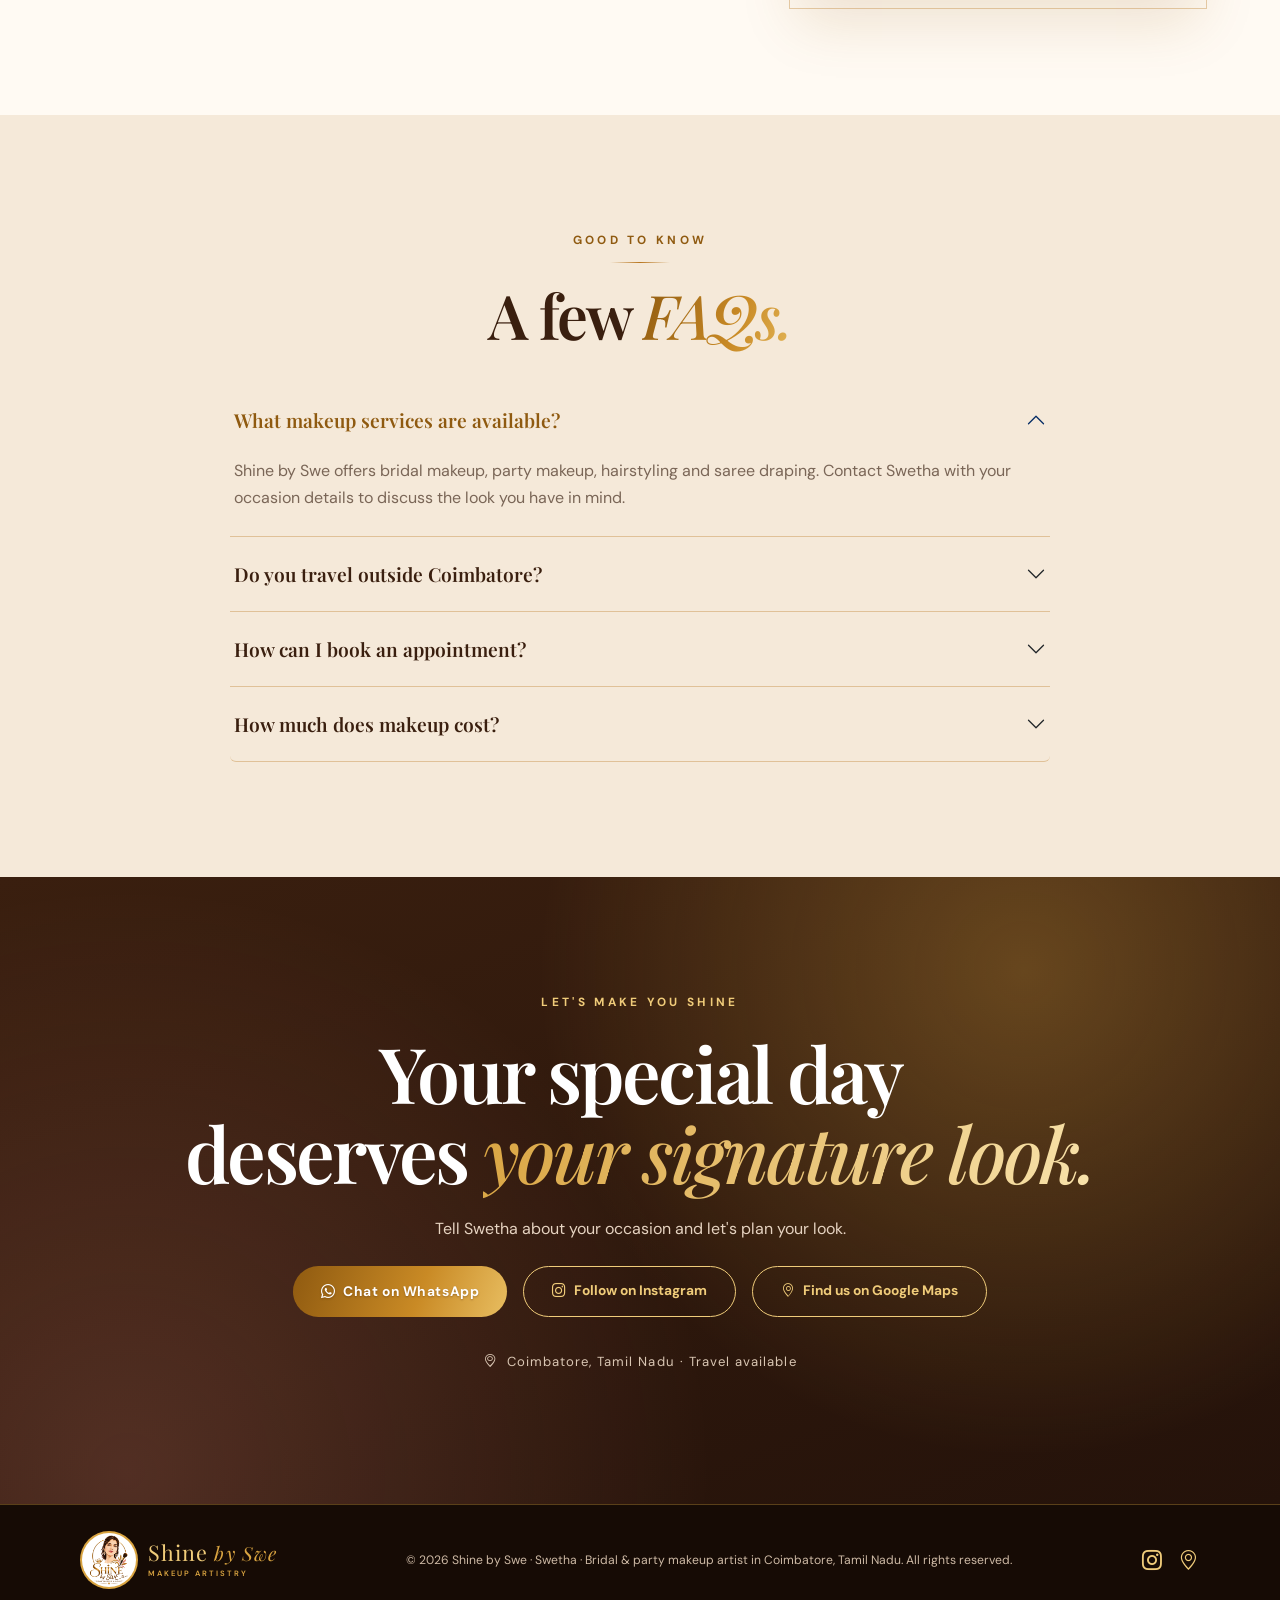
==== commit 0a2300bd: "Add files via upload" ====
--- a/index.html
+++ b/index.html
@@ -3,10 +3,10 @@
 <head>
   <meta charset="utf-8">
   <meta name="viewport" content="width=device-width, initial-scale=1">
-  <title>Bridal &amp; Party Makeup Artist in Coimbatore | SHINE by SWE</title>
-  <meta name="description" content="SHINE by SWE – Swetha, a bridal, HD, glam and party makeup artist in Coimbatore. Hair styling and saree draping. Travel available. Book on WhatsApp.">
+  <title>Bridal &amp; Party Makeup Artist in Coimbatore | Shine by Swe</title>
+  <meta name="description" content="Shine by Swe – Swetha, a bridal, HD, glam and party makeup artist in Coimbatore. Hair styling and saree draping. Travel available. Book on WhatsApp.">
   <meta name="keywords" content="makeup artist in Coimbatore, bridal makeup Coimbatore, HD bridal makeup Coimbatore, party makeup Coimbatore, reception makeup, engagement makeup, hairstyling Coimbatore, saree draping Coimbatore, makeup artist near me">
-  <meta name="author" content="SHINE by SWE - Swetha">
+  <meta name="author" content="Shine by Swe - Swetha">
   <meta name="robots" content="index, follow, max-image-preview:large">
   <meta name="geo.region" content="IN-TN"><meta name="geo.placename" content="Coimbatore">
   <meta name="theme-color" content="#B8761F">
@@ -14,16 +14,16 @@
   <link rel="icon" type="image/png" href="assets/favicon.png">
   <link rel="apple-touch-icon" href="assets/favicon.png">
   <meta property="og:type" content="website">
-  <meta property="og:site_name" content="SHINE by SWE">
+  <meta property="og:site_name" content="Shine by Swe">
   <meta property="og:locale" content="en_IN">
-  <meta property="og:title" content="SHINE by SWE | Bridal &amp; Party Makeup Artist in Coimbatore">
-  <meta property="og:description" content="Your Beauty, Our Signature. Bridal makeup, party makeup, hairstyling and saree draping by Swetha in Coimbatore.">
+  <meta property="og:title" content="Shine by Swe | Bridal &amp; Party Makeup Artist in Coimbatore">
+  <meta property="og:description" content="Your Beauty, My Signature. Bridal makeup, party makeup, hairstyling and saree draping by Swetha in Coimbatore.">
   <meta property="og:url" content="https://shinebyswe.github.io/swetha/">
   <meta property="og:image" content="https://shinebyswe.github.io/swetha/assets/og-cover.jpg">
   <meta property="og:image:width" content="1200"><meta property="og:image:height" content="630">
-  <meta property="og:image:alt" content="SHINE by SWE logo - bridal and party makeup artist in Coimbatore">
+  <meta property="og:image:alt" content="Shine by Swe logo - bridal and party makeup artist in Coimbatore">
   <meta name="twitter:card" content="summary_large_image">
-  <meta name="twitter:title" content="SHINE by SWE | Makeup Artist in Coimbatore">
+  <meta name="twitter:title" content="Shine by Swe | Makeup Artist in Coimbatore">
   <meta name="twitter:description" content="Bridal makeup, party makeup, hairstyling and saree draping by Swetha in Coimbatore.">
   <meta name="twitter:image" content="https://shinebyswe.github.io/swetha/assets/og-cover.jpg">
   <link rel="preconnect" href="https://fonts.googleapis.com">
@@ -40,12 +40,12 @@
     {
       "@type": "BeautySalon",
       "@id": "https://shinebyswe.github.io/swetha/#business",
-      "name": "SHINE by SWE",
+      "name": "Shine by Swe",
       "alternateName": "Swetha Makeup Artist",
       "url": "https://shinebyswe.github.io/swetha/",
       "image": "https://shinebyswe.github.io/swetha/assets/og-cover.jpg",
       "logo": "https://shinebyswe.github.io/swetha/assets/logo.png",
-      "slogan": "Your Beauty, Our Signature",
+      "slogan": "Your Beauty, My Signature",
       "description": "Bridal makeup, party makeup, hairstyling and saree draping by makeup artist Swetha in Coimbatore and surrounding areas.",
       "telephone": "+919003354123",
       "address": {
@@ -100,8 +100,10 @@
         "@type": "Person",
         "name": "Swetha"
       },
+      "hasMap": "https://maps.app.goo.gl/p3VckfQaccN6RuHY8",
       "sameAs": [
-        "https://www.instagram.com/shine_by_swe/"
+        "https://www.instagram.com/shine_by_swe/",
+        "https://maps.app.goo.gl/p3VckfQaccN6RuHY8"
       ],
       "knowsAbout": [
         "Bridal makeup",
@@ -193,7 +195,7 @@
       "@type": "WebSite",
       "@id": "https://shinebyswe.github.io/swetha/#website",
       "url": "https://shinebyswe.github.io/swetha/",
-      "name": "SHINE by SWE",
+      "name": "Shine by Swe",
       "publisher": {
         "@id": "https://shinebyswe.github.io/swetha/#business"
       }
@@ -206,7 +208,7 @@
           "name": "What makeup services are available?",
           "acceptedAnswer": {
             "@type": "Answer",
-            "text": "SHINE by SWE offers bridal makeup, party makeup, hairstyling and saree draping. Contact Swetha with your occasion details to discuss the look you have in mind."
+            "text": "Shine by Swe offers bridal makeup, party makeup, hairstyling and saree draping. Contact Swetha with your occasion details to discuss the look you have in mind."
           }
         },
         {
@@ -244,7 +246,7 @@
 <div id="progress"></div>
 <nav class="navbar navbar-expand-lg fixed-top site-nav">
   <div class="container">
-    <a class="navbar-brand brand" href="#home" aria-label="SHINE by SWE home"><img class="brand-logo" src="assets/logo-192.png" alt="SHINE by SWE logo" width="52" height="52"><span class="brand-text">SHINE <em>by SWE</em><small>MAKEUP ARTISTRY</small></span></a>
+    <a class="navbar-brand brand" href="#home" aria-label="Shine by Swe home"><img class="brand-logo" src="assets/logo-192.png" alt="Shine by Swe logo" width="52" height="52"><span class="brand-text">Shine <em>by Swe</em></em><small>MAKEUP ARTISTRY</small></span></a>
     <button class="navbar-toggler" type="button" data-bs-toggle="collapse" data-bs-target="#mainNav" aria-label="Toggle navigation"><span class="navbar-toggler-icon"></span></button>
     <div class="collapse navbar-collapse" id="mainNav">
       <ul class="navbar-nav ms-auto align-items-lg-center gap-lg-3">
@@ -263,7 +265,7 @@
   <div class="hero-frame" aria-hidden="true"><i></i><i></i><i></i><i></i></div>
   <div class="container hero-content">
     <div class="hero-text">
-      <h1 class="reveal"><span class="h1-kw"><span></span> Bridal &amp; Party Makeup Artist in Coimbatore <span></span></span>Your Beauty,<br><em class="foil">Our Signature.</em></h1>
+      <h1 class="reveal"><span class="h1-kw"><span></span> Bridal &amp; Party Makeup Artist in Coimbatore <span></span></span>Your Beauty,<br><em class="foil">My Signature.</em></h1>
       <p class="hero-copy reveal">HD bridal, glam and party makeup, hair styling and saree draping in Coimbatore. Makeup that feels like you, beautifully elevated for every celebration. Travel available to nearby towns.</p>
       <p class="rotator reveal">Specialising in <b id="rot">Bridal makeup</b></p>
       <div class="d-flex flex-wrap gap-3 justify-content-center reveal">
@@ -288,7 +290,7 @@
       <div class="col-lg-6 reveal">
         <p class="eyebrow dark-eyebrow">MEET YOUR ARTIST</p>
         <h2 class="section-title">A little glow.<br><em>A lot of confidence.</em></h2>
-        <p class="body-copy">I'm <strong>Swetha</strong>, the artist behind <strong>SHINE by SWE</strong>. I love creating looks that celebrate your features, your style and the moment you're dressing up for.</p>
+        <p class="body-copy">I'm <strong>Swetha</strong>, the artist behind <strong>Shine by Swe</strong>. I love creating looks that celebrate your features, your style and the moment you're dressing up for.</p>
         <p class="body-copy">From timeless bridal elegance to fresh party glam, every look is planned around you. Based in Coimbatore, with travel available for bookings in surrounding locations.</p>
         <a href="https://www.instagram.com/shine_by_swe/" target="_blank" rel="noopener" class="text-link">Get to know my work on Instagram <i class="bi bi-arrow-up-right"></i></a>
       </div>
@@ -334,15 +336,15 @@
 </section>
 
 <section class="quote-band">
-  <div class="container text-center reveal"><span class="quote-mark">“</span><h2>Every face has its own beauty.<br><em>Let's let yours shine.</em></h2><p>SHINE by SWE · Makeup Artist Swetha</p></div>
+  <div class="container text-center reveal"><span class="quote-mark">“</span><h2>Every face has its own beauty.<br><em>Let's let yours shine.</em></h2><p>Shine by Swe · Makeup Artist Swetha</p></div>
 </section>
 
 <section class="section-pad location-section">
   <div class="container">
     <div class="row align-items-center g-4">
-      <div class="col-lg-7 reveal"><p class="eyebrow dark-eyebrow">WHERE WE GO</p><h2 class="section-title">Coimbatore &<br><em>nearby celebrations.</em></h2><p class="body-copy">Looking for a makeup artist in Coimbatore? SHINE by SWE is available for bridal makeup, party makeup, hairstyling and saree draping in Coimbatore. Travel bookings for surrounding areas can also be discussed.</p><p class="body-copy">Share your event date and venue to check travel availability and appointment slots.</p>
+      <div class="col-lg-7 reveal"><p class="eyebrow dark-eyebrow">WHERE WE GO</p><h2 class="section-title">Coimbatore &<br><em>nearby celebrations.</em></h2><p class="body-copy">Looking for a makeup artist in Coimbatore? Shine by Swe is available for bridal makeup, party makeup, hairstyling and saree draping in Coimbatore. Travel bookings for surrounding areas can also be discussed.</p><p class="body-copy">Share your event date and venue to check travel availability and appointment slots.</p>
         <div class="area-chips" aria-label="Areas served"><span>Coimbatore</span><span>RS Puram</span><span>Gandhipuram</span><span>Peelamedu</span><span>Saravanampatti</span><span>Vadavalli</span><span>Tiruppur</span><span>Pollachi</span><span>Mettupalayam</span><span>Ooty</span></div></div>
-      <div class="col-lg-5 reveal"><div class="location-card"><i class="bi bi-geo-alt"></i><span>BASED IN</span><strong>Coimbatore</strong><small>Tamil Nadu, India</small><div class="location-divider"></div><span>TRAVEL</span><strong>Surrounding locations</strong><small>Ask about availability for your venue</small></div></div>
+      <div class="col-lg-5 reveal"><div class="location-card"><i class="bi bi-geo-alt"></i><span>BASED IN</span><strong>Coimbatore</strong><small>Tamil Nadu, India</small><div class="location-divider"></div><span>TRAVEL</span><strong>Surrounding locations</strong><small>Ask about availability for your venue</small><a class="btn btn-outline-gold btn-sm mt-4" href="https://maps.app.goo.gl/p3VckfQaccN6RuHY8" target="_blank" rel="noopener"><i class="bi bi-geo-alt-fill me-2"></i>View on Google Maps</a></div></div>
     </div>
   </div>
 </section>
@@ -351,7 +353,7 @@
   <div class="container">
     <div class="text-center section-heading reveal"><p class="eyebrow dark-eyebrow">GOOD TO KNOW</p><h2 class="section-title">A few <em>FAQs.</em></h2></div>
     <div class="accordion faq-accordion mx-auto reveal" id="faqList">
-      <div class="accordion-item"><h3 class="accordion-header"><button class="accordion-button" type="button" data-bs-toggle="collapse" data-bs-target="#faq1">What makeup services are available?</button></h3><div id="faq1" class="accordion-collapse collapse show" data-bs-parent="#faqList"><div class="accordion-body">SHINE by SWE offers bridal makeup, party makeup, hairstyling and saree draping. Contact Swetha with your occasion details to discuss the look you have in mind.</div></div></div>
+      <div class="accordion-item"><h3 class="accordion-header"><button class="accordion-button" type="button" data-bs-toggle="collapse" data-bs-target="#faq1">What makeup services are available?</button></h3><div id="faq1" class="accordion-collapse collapse show" data-bs-parent="#faqList"><div class="accordion-body">Shine by Swe offers bridal makeup, party makeup, hairstyling and saree draping. Contact Swetha with your occasion details to discuss the look you have in mind.</div></div></div>
       <div class="accordion-item"><h3 class="accordion-header"><button class="accordion-button collapsed" type="button" data-bs-toggle="collapse" data-bs-target="#faq2">Do you travel outside Coimbatore?</button></h3><div id="faq2" class="accordion-collapse collapse" data-bs-parent="#faqList"><div class="accordion-body">Travel is available for selected surrounding locations. Share your venue and date on WhatsApp to confirm availability and any travel charges.</div></div></div>
       <div class="accordion-item"><h3 class="accordion-header"><button class="accordion-button collapsed" type="button" data-bs-toggle="collapse" data-bs-target="#faq3">How can I book an appointment?</button></h3><div id="faq3" class="accordion-collapse collapse" data-bs-parent="#faqList"><div class="accordion-body">Send a WhatsApp enquiry with your event date, venue, event type and preferred service. Swetha can then discuss availability and pricing with you.</div></div></div>
       <div class="accordion-item"><h3 class="accordion-header"><button class="accordion-button collapsed" type="button" data-bs-toggle="collapse" data-bs-target="#faq4">How much does makeup cost?</button></h3><div id="faq4" class="accordion-collapse collapse" data-bs-parent="#faqList"><div class="accordion-body">Pricing depends on the service, event requirements and travel location. Please message for a personalised quote.</div></div></div>
@@ -366,12 +368,13 @@
     <div class="d-flex flex-wrap justify-content-center gap-3 mt-4">
       <a class="btn btn-gold" href="https://wa.me/919003354123?text=Hi%20Swetha%2C%20I%20would%20like%20to%20book%20a%20makeup%20appointment." target="_blank" rel="noopener"><i class="bi bi-whatsapp me-2"></i>Chat on WhatsApp</a>
       <a class="btn btn-outline-light-pill" href="https://www.instagram.com/shine_by_swe/" target="_blank" rel="noopener"><i class="bi bi-instagram me-2"></i>Follow on Instagram</a>
+      <a class="btn btn-outline-light-pill" href="https://maps.app.goo.gl/p3VckfQaccN6RuHY8" target="_blank" rel="noopener"><i class="bi bi-geo-alt me-2"></i>Find us on Google Maps</a>
     </div>
     <p class="contact-location"><i class="bi bi-geo-alt me-1"></i> Coimbatore, Tamil Nadu · Travel available</p>
   </div>
 </section>
 
-<footer class="site-footer"><div class="container d-flex flex-column flex-md-row justify-content-between align-items-center gap-3"><a class="navbar-brand brand" href="#home" aria-label="SHINE by SWE home"><img class="brand-logo" src="assets/logo-192.png" alt="SHINE by SWE logo" width="52" height="52"><span class="brand-text">SHINE <em>by SWE</em><small>MAKEUP ARTISTRY</small></span></a><p>© <span id="year"></span> SHINE by SWE · Swetha · Bridal &amp; party makeup artist in Coimbatore, Tamil Nadu. All rights reserved.</p><a href="https://www.instagram.com/shine_by_swe/" target="_blank" rel="noopener" aria-label="Instagram"><i class="bi bi-instagram fs-5"></i></a></div></footer>
+<footer class="site-footer"><div class="container d-flex flex-column flex-md-row justify-content-between align-items-center gap-3"><a class="navbar-brand brand" href="#home" aria-label="Shine by Swe home"><img class="brand-logo" src="assets/logo-192.png" alt="Shine by Swe logo" width="52" height="52"><span class="brand-text">Shine <em>by Swe</em></em><small>MAKEUP ARTISTRY</small></span></a><p>© <span id="year"></span> Shine by Swe · Swetha · Bridal &amp; party makeup artist in Coimbatore, Tamil Nadu. All rights reserved.</p><div class="d-flex gap-3"><a href="https://www.instagram.com/shine_by_swe/" target="_blank" rel="noopener" aria-label="Instagram"><i class="bi bi-instagram fs-5"></i></a><a href="https://maps.app.goo.gl/p3VckfQaccN6RuHY8" target="_blank" rel="noopener" aria-label="Google Maps"><i class="bi bi-geo-alt fs-5"></i></a></div></div></footer>
 
 <a class="whatsapp-float" href="https://wa.me/919003354123?text=Hi%20Swetha%2C%20I%20found%20your%20website%20and%20would%20like%20to%20enquire." target="_blank" rel="noopener" aria-label="Chat with Swetha on WhatsApp"><i class="bi bi-whatsapp"></i></a>
 <button id="backToTop" aria-label="Back to top"><i class="bi bi-arrow-up"></i></button>
--- a/style.css
+++ b/style.css
@@ -1,4 +1,4 @@
-/* SHINE by SWE – Sandal, ivory & gold (colours taken from the logo) */
+/* Shine by Swe – Sandal, ivory & gold (colours taken from the logo) */
 :root{--ivory:#fffaf3;--sand:#f5e9d9;--blush:#f9e6e0;--rose:#e58c7e;--gold:#b8761f;--gold2:#d9a441;--gold3:#f0cc7a;--gold-deep:#8f5a10;--brown:#3a1f0f;--espresso:#24120a;--muted:#7a6657;--serif:'Playfair Display',Georgia,serif;--sans:'DM Sans',Arial,sans-serif;
 --foil:linear-gradient(110deg,#8f5a10 0%,#c98a25 28%,#ecc468 50%,#c98a25 72%,#8f5a10 100%)}
 *{box-sizing:border-box}
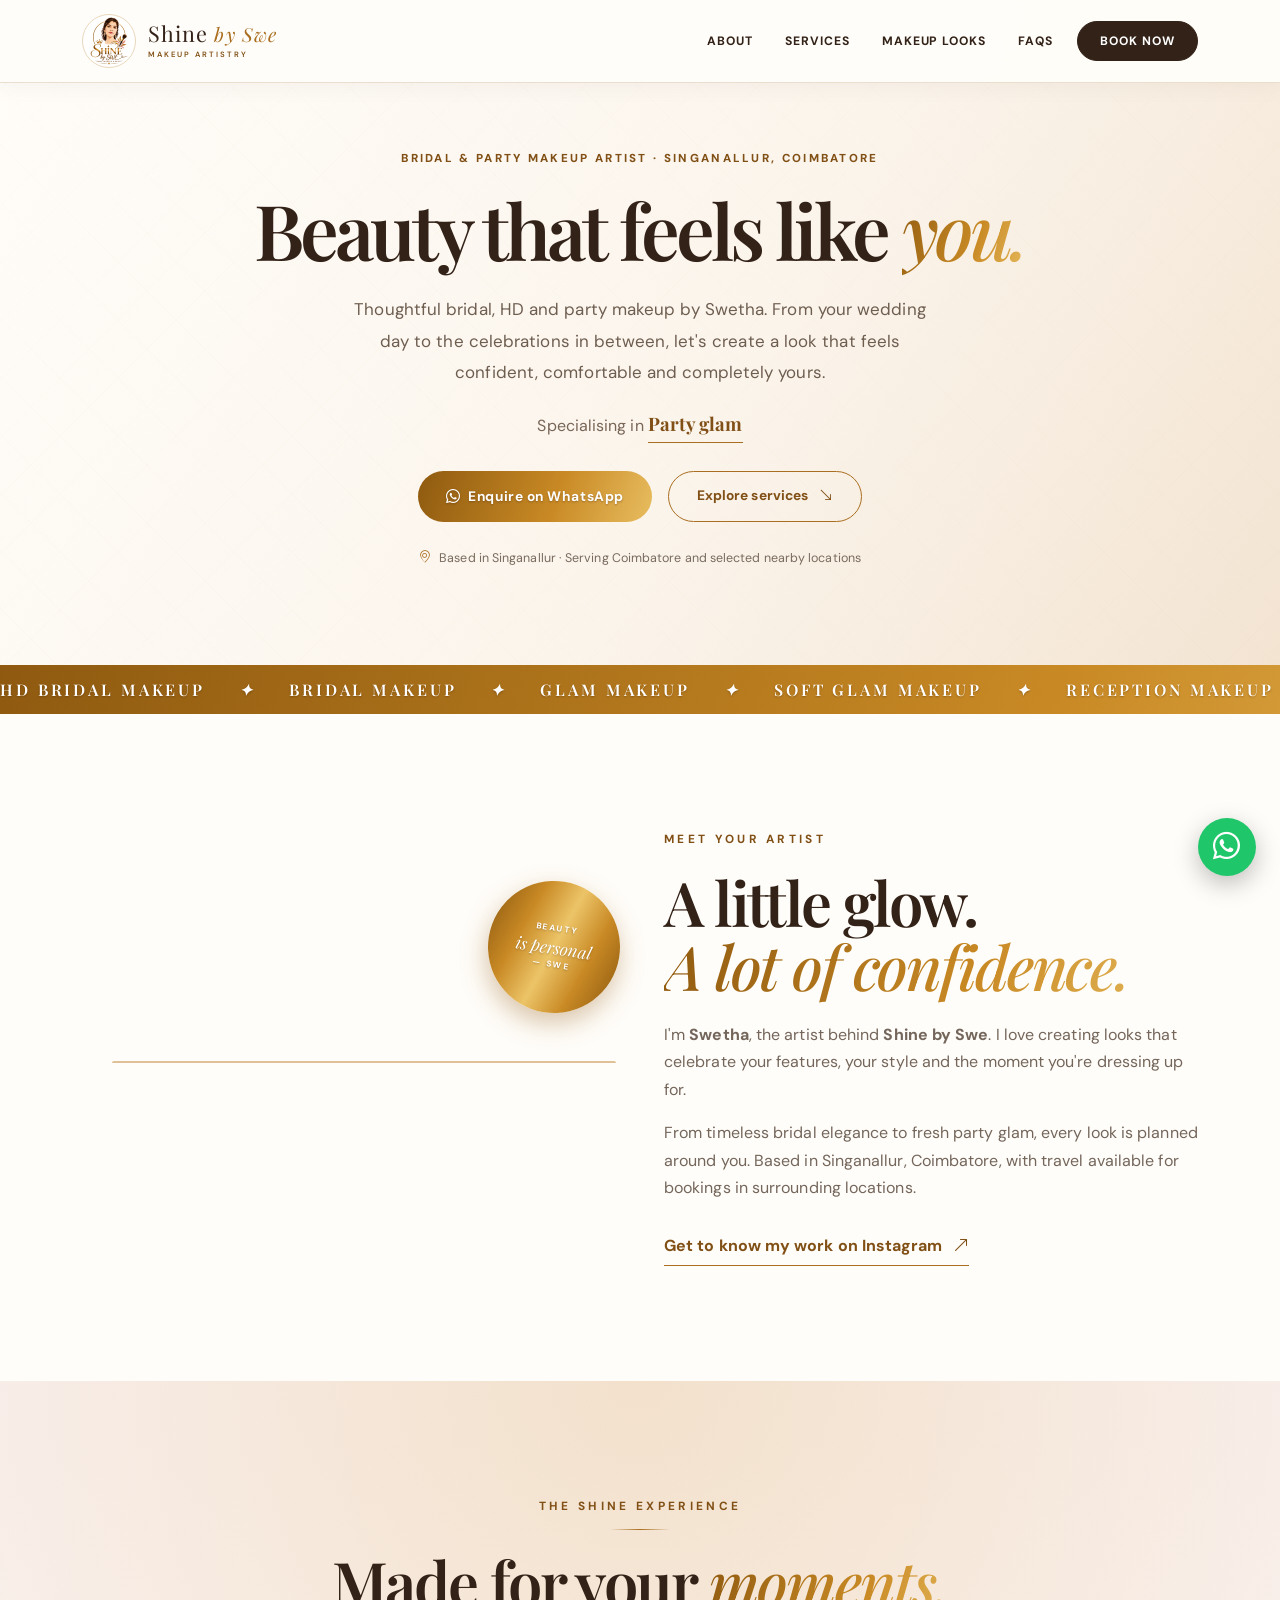
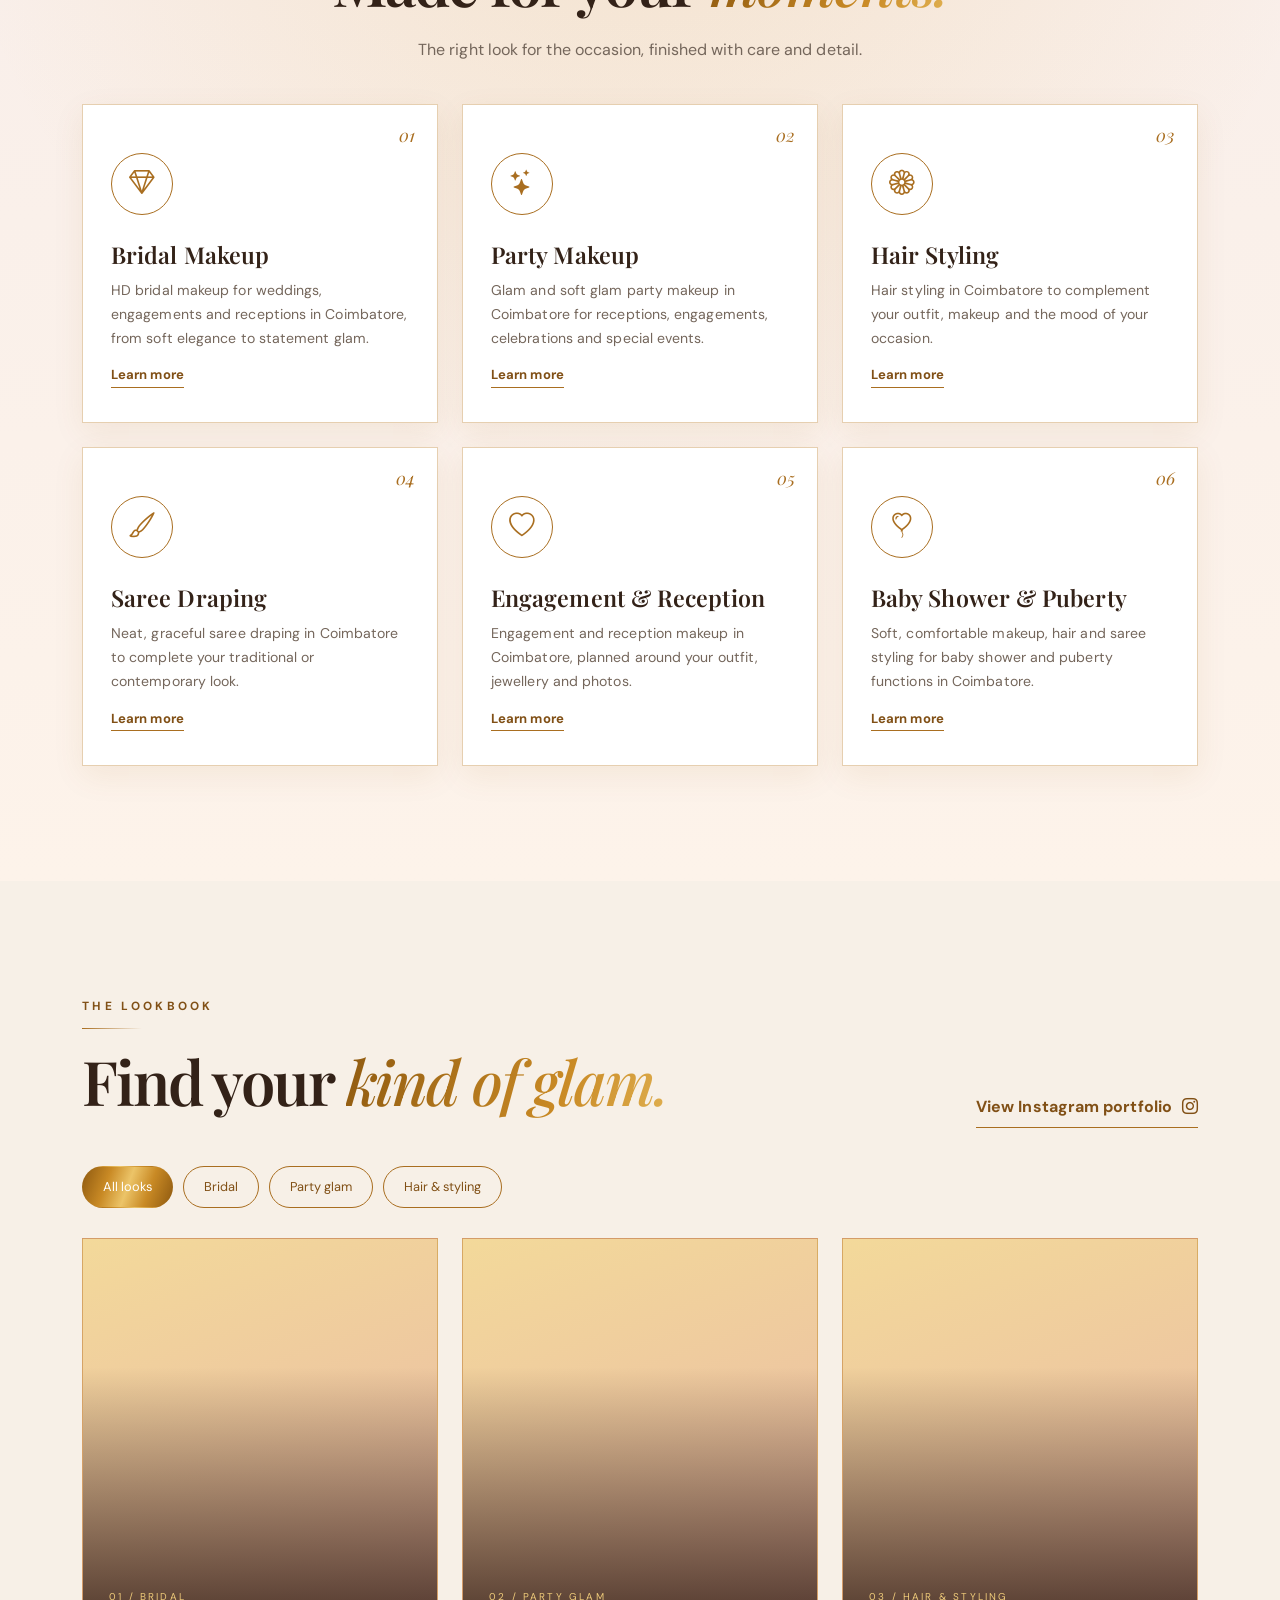
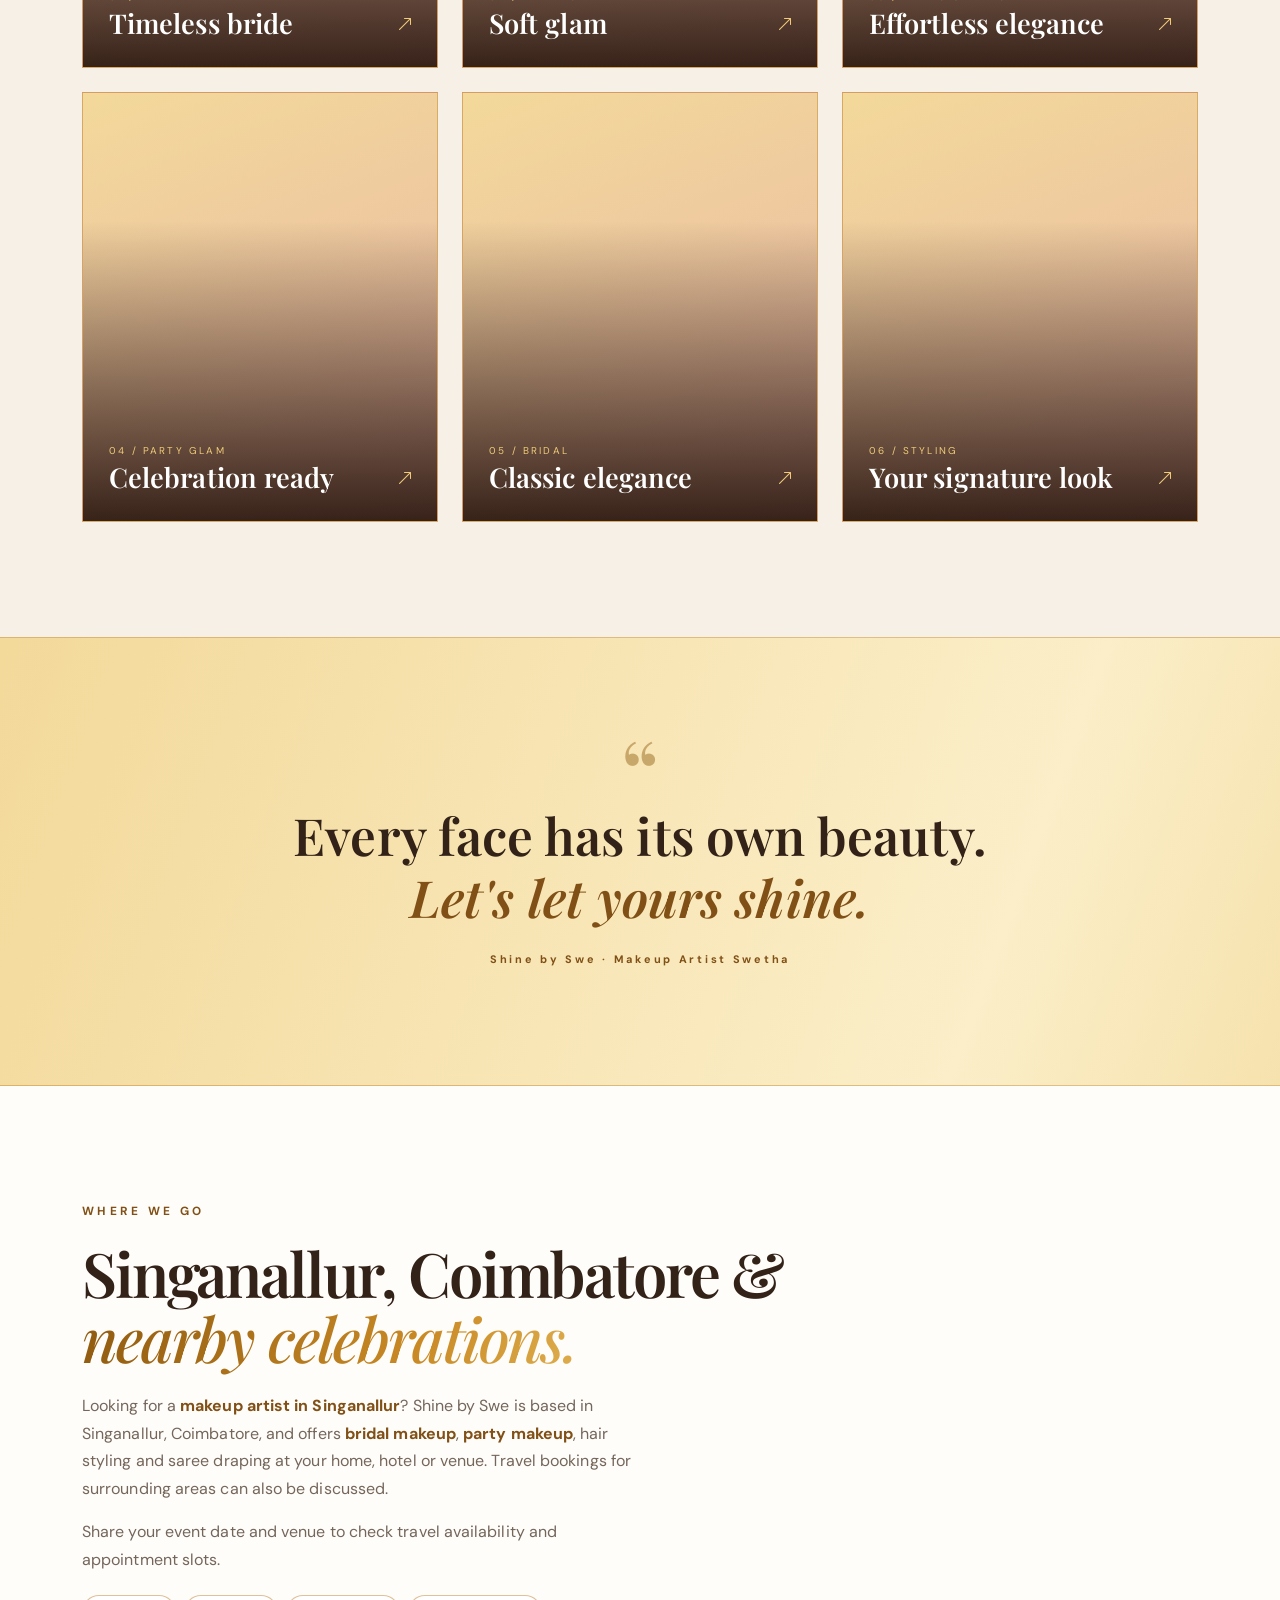
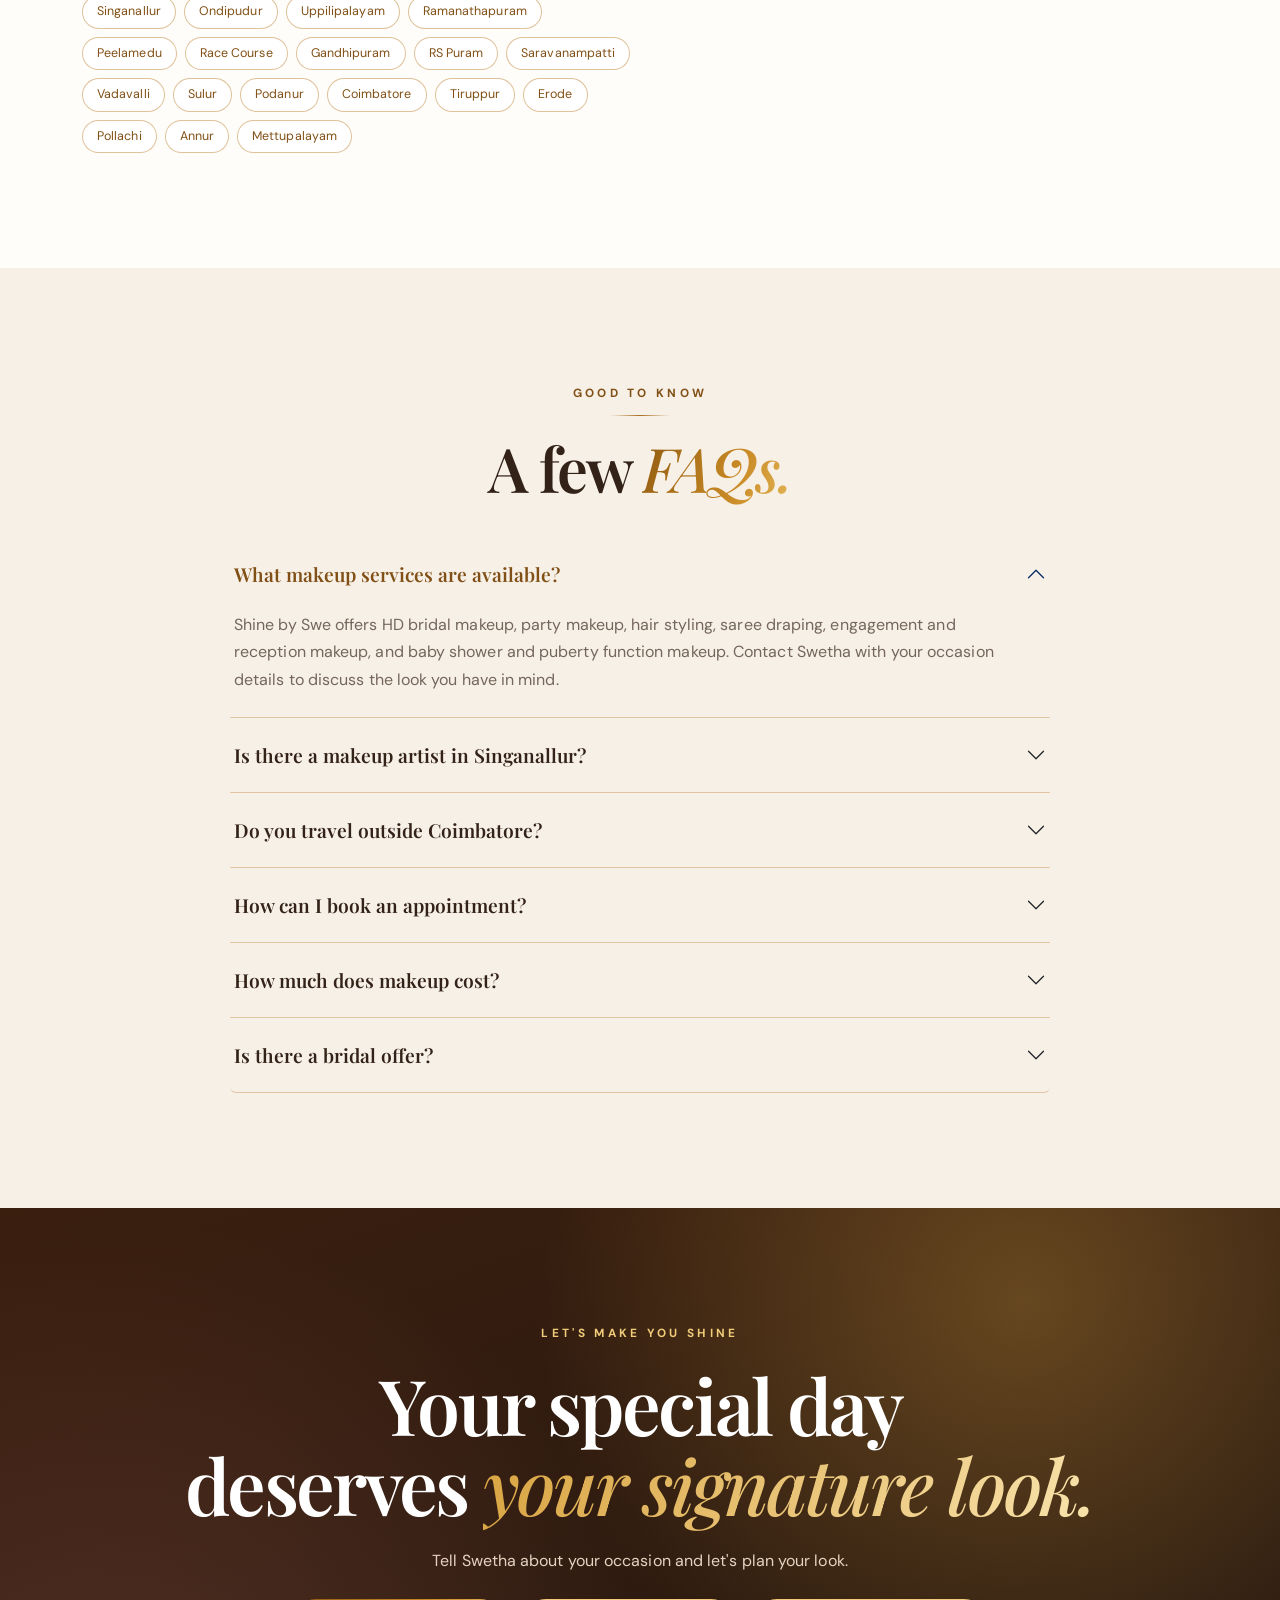
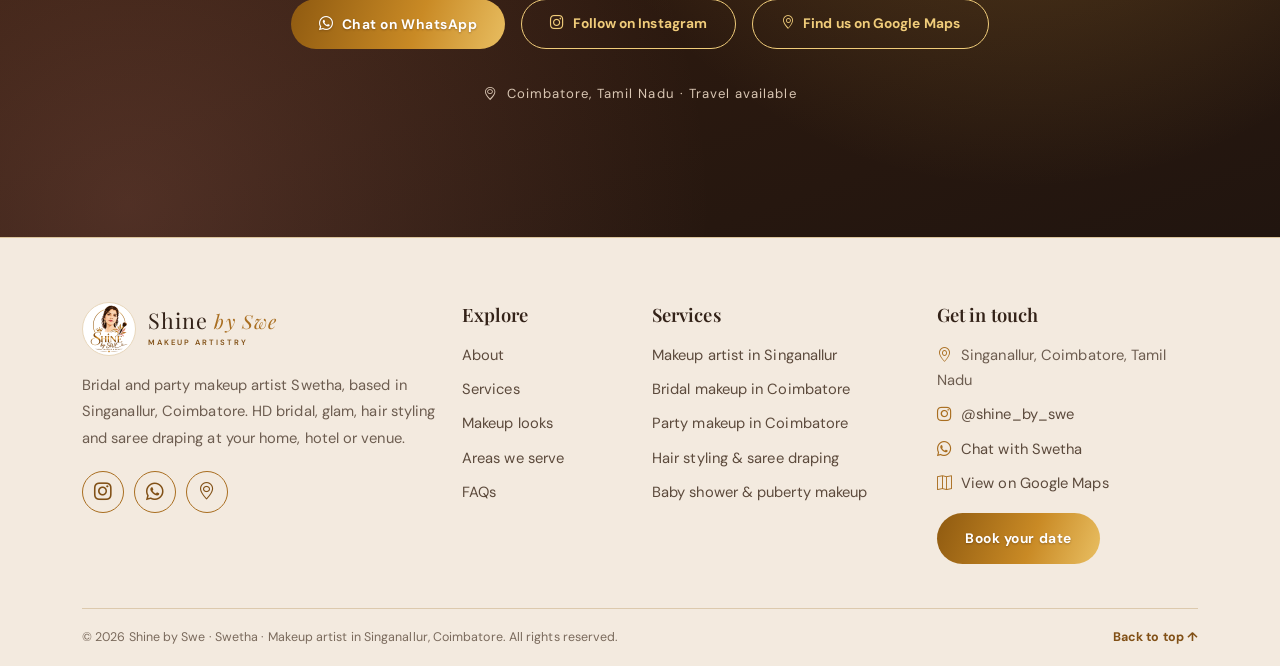
==== commit 33f3e907: "Add files via upload" ====
--- a/index.html
+++ b/index.html
@@ -1,33 +1,27 @@
 <!doctype html>
-<html lang="en">
+<html lang="en-IN">
 <head>
   <meta charset="utf-8">
   <meta name="viewport" content="width=device-width, initial-scale=1">
-  <title>Bridal &amp; Party Makeup Artist in Coimbatore | Shine by Swe</title>
-  <meta name="description" content="Shine by Swe – Swetha, a bridal, HD, glam and party makeup artist in Coimbatore. Hair styling and saree draping. Travel available. Book on WhatsApp.">
-  <meta name="keywords" content="makeup artist in Coimbatore, bridal makeup Coimbatore, HD bridal makeup Coimbatore, party makeup Coimbatore, reception makeup, engagement makeup, hairstyling Coimbatore, saree draping Coimbatore, makeup artist near me">
+  <title>Shine by Swe | Makeup Artist in Singanallur, Coimbatore</title>
+  <meta name="description" content="Shine by Swe – Swetha, bridal, HD and party makeup artist in Singanallur, Coimbatore. Hair styling, saree draping, baby shower and puberty makeup. DM to book.">
+  <meta name="keywords" content="makeup artist in Singanallur, makeup artist in Coimbatore, bridal makeup Coimbatore, HD bridal makeup Coimbatore, party makeup Coimbatore, reception makeup, engagement makeup, baby shower makeup, puberty function makeup, hairstyling Coimbatore, saree draping Coimbatore, Shine by Swe">
   <meta name="author" content="Shine by Swe - Swetha">
   <meta name="robots" content="index, follow, max-image-preview:large">
-  <meta name="geo.region" content="IN-TN"><meta name="geo.placename" content="Coimbatore">
+  <meta name="geo.region" content="IN-TN"><meta name="geo.placename" content="Singanallur, Coimbatore">
   <meta name="theme-color" content="#B8761F">
   <link rel="canonical" href="https://shinebyswe.github.io/swetha/">
   <link rel="icon" type="image/png" href="assets/favicon.png">
   <link rel="apple-touch-icon" href="assets/favicon.png">
-  <meta property="og:type" content="website">
-  <meta property="og:site_name" content="Shine by Swe">
-  <meta property="og:locale" content="en_IN">
-  <meta property="og:title" content="Shine by Swe | Bridal &amp; Party Makeup Artist in Coimbatore">
-  <meta property="og:description" content="Your Beauty, My Signature. Bridal makeup, party makeup, hairstyling and saree draping by Swetha in Coimbatore.">
+  <meta property="og:type" content="website"><meta property="og:site_name" content="Shine by Swe"><meta property="og:locale" content="en_IN">
+  <meta property="og:title" content="Shine by Swe | Makeup Artist in Singanallur, Coimbatore">
+  <meta property="og:description" content="Shine by Swe – Swetha, bridal, HD and party makeup artist in Singanallur, Coimbatore. Hair styling, saree draping, baby shower and puberty makeup. DM to book.">
   <meta property="og:url" content="https://shinebyswe.github.io/swetha/">
   <meta property="og:image" content="https://shinebyswe.github.io/swetha/assets/og-cover.jpg">
   <meta property="og:image:width" content="1200"><meta property="og:image:height" content="630">
-  <meta property="og:image:alt" content="Shine by Swe logo - bridal and party makeup artist in Coimbatore">
-  <meta name="twitter:card" content="summary_large_image">
-  <meta name="twitter:title" content="Shine by Swe | Makeup Artist in Coimbatore">
-  <meta name="twitter:description" content="Bridal makeup, party makeup, hairstyling and saree draping by Swetha in Coimbatore.">
-  <meta name="twitter:image" content="https://shinebyswe.github.io/swetha/assets/og-cover.jpg">
-  <link rel="preconnect" href="https://fonts.googleapis.com">
-  <link rel="preconnect" href="https://fonts.gstatic.com" crossorigin>
+  <meta property="og:image:alt" content="Shine by Swe logo - makeup artist in Singanallur, Coimbatore">
+  <meta name="twitter:card" content="summary_large_image"><meta name="twitter:title" content="Shine by Swe | Makeup Artist in Singanallur, Coimbatore"><meta name="twitter:description" content="Shine by Swe – Swetha, bridal, HD and party makeup artist in Singanallur, Coimbatore. Hair styling, saree draping, baby shower and puberty makeup. DM to book."><meta name="twitter:image" content="https://shinebyswe.github.io/swetha/assets/og-cover.jpg">
+  <link rel="preconnect" href="https://fonts.googleapis.com"><link rel="preconnect" href="https://fonts.gstatic.com" crossorigin>
   <link href="https://fonts.googleapis.com/css2?family=DM+Sans:wght@400;500;600;700&family=Playfair+Display:ital,wght@0,500;0,600;0,700;1,500&display=swap" rel="stylesheet">
   <link href="https://cdn.jsdelivr.net/npm/bootstrap@5.3.3/dist/css/bootstrap.min.css" rel="stylesheet">
   <link href="https://cdn.jsdelivr.net/npm/bootstrap-icons@1.11.3/font/bootstrap-icons.min.css" rel="stylesheet">
@@ -41,60 +35,43 @@
       "@type": "BeautySalon",
       "@id": "https://shinebyswe.github.io/swetha/#business",
       "name": "Shine by Swe",
-      "alternateName": "Swetha Makeup Artist",
+      "alternateName": [
+        "Shine by Swe Coimbatore",
+        "Shine by Swe Singanallur",
+        "Swetha Makeup Artist Coimbatore"
+      ],
       "url": "https://shinebyswe.github.io/swetha/",
       "image": "https://shinebyswe.github.io/swetha/assets/og-cover.jpg",
       "logo": "https://shinebyswe.github.io/swetha/assets/logo.png",
       "slogan": "Your Beauty, My Signature",
-      "description": "Bridal makeup, party makeup, hairstyling and saree draping by makeup artist Swetha in Coimbatore and surrounding areas.",
+      "description": "Shine by Swe is a bridal and party makeup artist service by Swetha, based in Singanallur, Coimbatore. HD bridal makeup, party makeup, hair styling, saree draping, baby shower and puberty function makeup.",
       "telephone": "+919003354123",
       "address": {
         "@type": "PostalAddress",
-        "addressLocality": "Coimbatore",
+        "addressLocality": "Singanallur, Coimbatore",
         "addressRegion": "Tamil Nadu",
+        "postalCode": "641005",
         "addressCountry": "IN"
       },
       "areaServed": [
-        {
-          "@type": "City",
-          "name": "Coimbatore"
-        },
-        {
-          "@type": "City",
-          "name": "RS Puram"
-        },
-        {
-          "@type": "City",
-          "name": "Gandhipuram"
-        },
-        {
-          "@type": "City",
-          "name": "Peelamedu"
-        },
-        {
-          "@type": "City",
-          "name": "Saravanampatti"
-        },
-        {
-          "@type": "City",
-          "name": "Vadavalli"
-        },
-        {
-          "@type": "City",
-          "name": "Tiruppur"
-        },
-        {
-          "@type": "City",
-          "name": "Pollachi"
-        },
-        {
-          "@type": "City",
-          "name": "Mettupalayam"
-        },
-        {
-          "@type": "City",
-          "name": "Ooty"
-        }
+        "Singanallur",
+        "Ondipudur",
+        "Uppilipalayam",
+        "Ramanathapuram",
+        "Peelamedu",
+        "Race Course",
+        "Gandhipuram",
+        "RS Puram",
+        "Saravanampatti",
+        "Vadavalli",
+        "Sulur",
+        "Podanur",
+        "Coimbatore",
+        "Tiruppur",
+        "Erode",
+        "Pollachi",
+        "Annur",
+        "Mettupalayam"
       ],
       "founder": {
         "@type": "Person",
@@ -152,6 +129,14 @@
             "@type": "Offer",
             "itemOffered": {
               "@type": "Service",
+              "name": "Engagement makeup",
+              "areaServed": "Coimbatore"
+            }
+          },
+          {
+            "@type": "Offer",
+            "itemOffered": {
+              "@type": "Service",
               "name": "Reception makeup",
               "areaServed": "Coimbatore"
             }
@@ -160,15 +145,23 @@
             "@type": "Offer",
             "itemOffered": {
               "@type": "Service",
-              "name": "Engagement makeup",
-              "areaServed": "Coimbatore"
-            }
-          },
-          {
-            "@type": "Offer",
-            "itemOffered": {
-              "@type": "Service",
               "name": "Party makeup",
+              "areaServed": "Coimbatore"
+            }
+          },
+          {
+            "@type": "Offer",
+            "itemOffered": {
+              "@type": "Service",
+              "name": "Baby shower makeup",
+              "areaServed": "Coimbatore"
+            }
+          },
+          {
+            "@type": "Offer",
+            "itemOffered": {
+              "@type": "Service",
+              "name": "Puberty function makeup",
               "areaServed": "Coimbatore"
             }
           },
@@ -196,6 +189,7 @@
       "@id": "https://shinebyswe.github.io/swetha/#website",
       "url": "https://shinebyswe.github.io/swetha/",
       "name": "Shine by Swe",
+      "alternateName": "Shine by Swe Coimbatore",
       "publisher": {
         "@id": "https://shinebyswe.github.io/swetha/#business"
       }
@@ -208,15 +202,23 @@
           "name": "What makeup services are available?",
           "acceptedAnswer": {
             "@type": "Answer",
-            "text": "Shine by Swe offers bridal makeup, party makeup, hairstyling and saree draping. Contact Swetha with your occasion details to discuss the look you have in mind."
+            "text": "Shine by Swe offers HD bridal makeup, party makeup, hair styling, saree draping, engagement and reception makeup, and baby shower and puberty function makeup. Contact Swetha with your occasion details to discuss the look you have in mind."
           }
         },
         {
           "@type": "Question",
+          "name": "Is there a makeup artist in Singanallur?",
+          "acceptedAnswer": {
+            "@type": "Answer",
+            "text": "Yes. Shine by Swe is based in Singanallur, Coimbatore. Swetha offers makeup at your home, hotel or venue in Singanallur and nearby areas."
+          }
+        },
+        {
+          "@type": "Question",
           "name": "Do you travel outside Coimbatore?",
           "acceptedAnswer": {
             "@type": "Answer",
-            "text": "Travel is available for selected surrounding locations. Share your venue and date on WhatsApp to confirm availability and any travel charges."
+            "text": "Travel is available for selected surrounding locations such as Tiruppur, Erode, Pollachi, Annur and Mettupalayam. Share your venue and date on WhatsApp or DM to confirm availability."
           }
         },
         {
@@ -224,7 +226,7 @@
           "name": "How can I book an appointment?",
           "acceptedAnswer": {
             "@type": "Answer",
-            "text": "Send a WhatsApp enquiry with your event date, venue, event type and preferred service. Swetha can then discuss availability and pricing with you."
+            "text": "Send a DM or WhatsApp enquiry with your event date, venue, event type and preferred service. Swetha can then discuss availability and pricing with you."
           }
         },
         {
@@ -233,6 +235,14 @@
           "acceptedAnswer": {
             "@type": "Answer",
             "text": "Pricing depends on the service, event requirements and travel location. Please message for a personalised quote."
+          }
+        },
+        {
+          "@type": "Question",
+          "name": "Is there a bridal offer?",
+          "acceptedAnswer": {
+            "@type": "Answer",
+            "text": "Yes. 2027 bridal bookings are open. Book your bridal makeup and get free basic makeup for 2 family members. Conditions apply, so DM to check availability."
           }
         }
       ]
@@ -246,7 +256,7 @@
 <div id="progress"></div>
 <nav class="navbar navbar-expand-lg fixed-top site-nav">
   <div class="container">
-    <a class="navbar-brand brand" href="#home" aria-label="Shine by Swe home"><img class="brand-logo" src="assets/logo-192.png" alt="Shine by Swe logo" width="52" height="52"><span class="brand-text">Shine <em>by Swe</em></em><small>MAKEUP ARTISTRY</small></span></a>
+    <a class="navbar-brand brand" href="#home" aria-label="Shine by Swe home"><img class="brand-logo" src="assets/logo-192.png" alt="Shine by Swe logo" width="52" height="52"><span class="brand-text">Shine <em>by Swe</em><small>MAKEUP ARTISTRY</small></span></a>
     <button class="navbar-toggler" type="button" data-bs-toggle="collapse" data-bs-target="#mainNav" aria-label="Toggle navigation"><span class="navbar-toggler-icon"></span></button>
     <div class="collapse navbar-collapse" id="mainNav">
       <ul class="navbar-nav ms-auto align-items-lg-center gap-lg-3">
@@ -261,20 +271,20 @@
 </nav>
 
 <header id="home" class="hero">
-  <canvas id="sparkles" aria-hidden="true"></canvas>
-  <div class="hero-frame" aria-hidden="true"><i></i><i></i><i></i><i></i></div>
   <div class="container hero-content">
-    <div class="hero-text">
-      <h1 class="reveal"><span class="h1-kw"><span></span> Bridal &amp; Party Makeup Artist in Coimbatore <span></span></span>Your Beauty,<br><em class="foil">My Signature.</em></h1>
-      <p class="hero-copy reveal">HD bridal, glam and party makeup, hair styling and saree draping in Coimbatore. Makeup that feels like you, beautifully elevated for every celebration. Travel available to nearby towns.</p>
-      <p class="rotator reveal">Specialising in <b id="rot">Bridal makeup</b></p>
-      <div class="d-flex flex-wrap gap-3 justify-content-center reveal">
-        <a class="btn btn-gold" href="https://wa.me/919003354123?text=Hi%20Swetha%2C%20I%20would%20like%20to%20enquire%20about%20makeup%20services." target="_blank" rel="noopener"><i class="bi bi-whatsapp me-2"></i>Enquire on WhatsApp</a>
-        <a class="btn btn-outline-gold" href="#looks">Explore the looks <i class="bi bi-arrow-down-right ms-2"></i></a>
+    <div class="hero-layout">
+      <div class="hero-text">
+        <h1 class="reveal"><span class="hero-kicker">BRIDAL &amp; PARTY MAKEUP ARTIST · SINGANALLUR, COIMBATORE</span>Beauty that feels like <em class="foil">you.</em></h1>
+        <p class="hero-copy hero-copy-left reveal">Thoughtful bridal, HD and party makeup by Swetha. From your wedding day to the celebrations in between, let's create a look that feels confident, comfortable and completely yours.</p>
+        <p class="rotator reveal">Specialising in <b id="rot">Bridal makeup</b></p>
+        <div class="d-flex flex-wrap gap-3 justify-content-center reveal">
+          <a class="btn btn-gold" href="https://wa.me/919003354123?text=Hi%20Swetha%2C%20I%20would%20like%20to%20enquire%20about%20makeup%20services." target="_blank" rel="noopener"><i class="bi bi-whatsapp me-2"></i>Enquire on WhatsApp</a>
+          <a class="btn btn-outline-gold" href="#services">Explore services <i class="bi bi-arrow-down-right ms-2"></i></a>
+        </div>
+        <p class="hero-support reveal"><i class="bi bi-geo-alt"></i> Based in Singanallur · Serving Coimbatore and selected nearby locations</p>
       </div>
     </div>
   </div>
-  <a class="scroll-hint" href="#about" aria-label="Scroll down"><span>SCROLL</span><i></i></a>
 </header>
 <div class="marquee" aria-hidden="true"><div class="track"><div class="group"><span>HD BRIDAL MAKEUP</span><i>✦</i><span>BRIDAL MAKEUP</span><i>✦</i><span>GLAM MAKEUP</span><i>✦</i><span>SOFT GLAM MAKEUP</span><i>✦</i><span>RECEPTION MAKEUP</span><i>✦</i><span>ENGAGEMENT MAKEUP</span><i>✦</i><span>PARTY MAKEUP</span><i>✦</i><span>HAIR STYLING</span><i>✦</i><span>SAREE DRAPING</span><i>✦</i><span>COIMBATORE</span><i>✦</i></div><div class="group"><span>HD BRIDAL MAKEUP</span><i>✦</i><span>BRIDAL MAKEUP</span><i>✦</i><span>GLAM MAKEUP</span><i>✦</i><span>SOFT GLAM MAKEUP</span><i>✦</i><span>RECEPTION MAKEUP</span><i>✦</i><span>ENGAGEMENT MAKEUP</span><i>✦</i><span>PARTY MAKEUP</span><i>✦</i><span>HAIR STYLING</span><i>✦</i><span>SAREE DRAPING</span><i>✦</i><span>COIMBATORE</span><i>✦</i></div></div></div>
 
@@ -291,7 +301,7 @@
         <p class="eyebrow dark-eyebrow">MEET YOUR ARTIST</p>
         <h2 class="section-title">A little glow.<br><em>A lot of confidence.</em></h2>
         <p class="body-copy">I'm <strong>Swetha</strong>, the artist behind <strong>Shine by Swe</strong>. I love creating looks that celebrate your features, your style and the moment you're dressing up for.</p>
-        <p class="body-copy">From timeless bridal elegance to fresh party glam, every look is planned around you. Based in Coimbatore, with travel available for bookings in surrounding locations.</p>
+        <p class="body-copy">From timeless bridal elegance to fresh party glam, every look is planned around you. Based in Singanallur, Coimbatore, with travel available for bookings in surrounding locations.</p>
         <a href="https://www.instagram.com/shine_by_swe/" target="_blank" rel="noopener" class="text-link">Get to know my work on Instagram <i class="bi bi-arrow-up-right"></i></a>
       </div>
     </div>
@@ -306,10 +316,12 @@
       <p class="section-subtitle">The right look for the occasion, finished with care and detail.</p>
     </div>
     <div class="row g-4 mt-3">
-      <div class="col-md-6 col-lg-3 reveal"><article class="service-card"><span class="service-number">01</span><div class="service-icon"><i class="bi bi-gem"></i></div><h3>Bridal Makeup</h3><p>HD bridal makeup for weddings, engagements and receptions in Coimbatore, from soft elegance to statement glam.</p></article></div>
-      <div class="col-md-6 col-lg-3 reveal"><article class="service-card"><span class="service-number">02</span><div class="service-icon"><i class="bi bi-stars"></i></div><h3>Party Makeup</h3><p>Glam and soft glam party makeup in Coimbatore for receptions, engagements, celebrations and special events.</p></article></div>
-      <div class="col-md-6 col-lg-3 reveal"><article class="service-card"><span class="service-number">03</span><div class="service-icon"><i class="bi bi-flower1"></i></div><h3>Hair Styling</h3><p>Hair styling in Coimbatore to complement your outfit, makeup and the mood of your occasion.</p></article></div>
-      <div class="col-md-6 col-lg-3 reveal"><article class="service-card"><span class="service-number">04</span><div class="service-icon"><i class="bi bi-brush"></i></div><h3>Saree Draping</h3><p>Neat, graceful saree draping in Coimbatore to complete your traditional or contemporary look.</p></article></div>
+      <div class="col-md-6 col-lg-4 reveal"><article class="service-card"><span class="service-number">01</span><div class="service-icon"><i class="bi bi-gem"></i></div><h3>Bridal Makeup</h3><p>HD bridal makeup for weddings, engagements and receptions in Coimbatore, from soft elegance to statement glam.</p><a class="more" href="bridal-makeup-coimbatore/">Learn more</a></article></div>
+      <div class="col-md-6 col-lg-4 reveal"><article class="service-card"><span class="service-number">02</span><div class="service-icon"><i class="bi bi-stars"></i></div><h3>Party Makeup</h3><p>Glam and soft glam party makeup in Coimbatore for receptions, engagements, celebrations and special events.</p><a class="more" href="party-makeup-coimbatore/">Learn more</a></article></div>
+      <div class="col-md-6 col-lg-4 reveal"><article class="service-card"><span class="service-number">03</span><div class="service-icon"><i class="bi bi-flower1"></i></div><h3>Hair Styling</h3><p>Hair styling in Coimbatore to complement your outfit, makeup and the mood of your occasion.</p><a class="more" href="hair-styling-saree-draping-coimbatore/">Learn more</a></article></div>
+      <div class="col-md-6 col-lg-4 reveal"><article class="service-card"><span class="service-number">04</span><div class="service-icon"><i class="bi bi-brush"></i></div><h3>Saree Draping</h3><p>Neat, graceful saree draping in Coimbatore to complete your traditional or contemporary look.</p><a class="more" href="hair-styling-saree-draping-coimbatore/">Learn more</a></article></div>
+      <div class="col-md-6 col-lg-4 reveal"><article class="service-card"><span class="service-number">05</span><div class="service-icon"><i class="bi bi-heart"></i></div><h3>Engagement &amp; Reception</h3><p>Engagement and reception makeup in Coimbatore, planned around your outfit, jewellery and photos.</p><a class="more" href="bridal-makeup-coimbatore/">Learn more</a></article></div>
+      <div class="col-md-6 col-lg-4 reveal"><article class="service-card"><span class="service-number">06</span><div class="service-icon"><i class="bi bi-balloon-heart"></i></div><h3>Baby Shower &amp; Puberty</h3><p>Soft, comfortable makeup, hair and saree styling for baby shower and puberty functions in Coimbatore.</p><a class="more" href="baby-shower-puberty-function-makeup-coimbatore/">Learn more</a></article></div>
     </div>
   </div>
 </section>
@@ -321,17 +333,16 @@
       <a class="text-link mb-2" href="https://www.instagram.com/shine_by_swe/" target="_blank" rel="noopener">View Instagram portfolio <i class="bi bi-instagram"></i></a>
     </div>
     <div class="filter-row reveal" role="group" aria-label="Filter makeup looks">
-      <button class="filter-btn active" data-filter="all">All looks</button><button class="filter-btn" data-filter="bridal">Bridal</button><button class="filter-btn" data-filter="party">Party glam</button><button class="filter-btn" data-filter="hair">Hair & styling</button>
+      <button class="filter-btn active" data-filter="all">All looks</button><button class="filter-btn" data-filter="bridal">Bridal</button><button class="filter-btn" data-filter="party">Party glam</button><button class="filter-btn" data-filter="hair">Hair &amp; styling</button>
     </div>
     <div class="row g-4 gallery-grid">
-      <div class="col-sm-6 col-lg-4 gallery-item reveal" data-category="bridal"><a class="look-card" href="https://www.instagram.com/shine_by_swe/" target="_blank" rel="noopener"><img src="https://images.unsplash.com/photo-1596704017254-9b121068fb31?auto=format&fit=crop&w=900&q=85" alt="Bridal makeup inspiration" loading="lazy" decoding="async" onerror="this.style.display='none'"><span class="look-overlay"><small>01 / BRIDAL</small><strong>Timeless bride</strong><i class="bi bi-arrow-up-right"></i></span></a></div>
-      <div class="col-sm-6 col-lg-4 gallery-item reveal" data-category="party"><a class="look-card" href="https://www.instagram.com/shine_by_swe/" target="_blank" rel="noopener"><img src="https://images.unsplash.com/photo-1487412720507-e7ab37603c6f?auto=format&fit=crop&w=900&q=85" alt="Soft party makeup inspiration" loading="lazy" decoding="async" onerror="this.style.display='none'"><span class="look-overlay"><small>02 / PARTY GLAM</small><strong>Soft glam</strong><i class="bi bi-arrow-up-right"></i></span></a></div>
-      <div class="col-sm-6 col-lg-4 gallery-item reveal" data-category="hair"><a class="look-card" href="https://www.instagram.com/shine_by_swe/" target="_blank" rel="noopener"><img src="https://images.unsplash.com/photo-1524504388940-b1c1722653e1?auto=format&fit=crop&w=900&q=85" alt="Beauty and hair styling inspiration" loading="lazy" decoding="async" onerror="this.style.display='none'"><span class="look-overlay"><small>03 / HAIR & STYLING</small><strong>Effortless elegance</strong><i class="bi bi-arrow-up-right"></i></span></a></div>
-      <div class="col-sm-6 col-lg-4 gallery-item reveal" data-category="party"><a class="look-card" href="https://www.instagram.com/shine_by_swe/" target="_blank" rel="noopener"><img src="https://images.unsplash.com/photo-1534528741775-53994a69daeb?auto=format&fit=crop&w=900&q=85" alt="Party makeup look inspiration" loading="lazy" decoding="async" onerror="this.style.display='none'"><span class="look-overlay"><small>04 / PARTY GLAM</small><strong>Celebration ready</strong><i class="bi bi-arrow-up-right"></i></span></a></div>
-      <div class="col-sm-6 col-lg-4 gallery-item reveal" data-category="bridal"><a class="look-card" href="https://www.instagram.com/shine_by_swe/" target="_blank" rel="noopener"><img src="https://images.unsplash.com/photo-1588842867976-fd084ca2c87b?auto=format&fit=crop&w=900&q=85" alt="Elegant bridal beauty inspiration" loading="lazy" decoding="async" onerror="this.style.display='none'"><span class="look-overlay"><small>05 / BRIDAL</small><strong>Classic elegance</strong><i class="bi bi-arrow-up-right"></i></span></a></div>
-      <div class="col-sm-6 col-lg-4 gallery-item reveal" data-category="hair"><a class="look-card" href="https://www.instagram.com/shine_by_swe/" target="_blank" rel="noopener"><img src="https://images.unsplash.com/photo-1529139574466-a303027c1d8b?auto=format&fit=crop&w=900&q=85" alt="Contemporary styling inspiration" loading="lazy" decoding="async" onerror="this.style.display='none'"><span class="look-overlay"><small>06 / STYLING</small><strong>Your signature look</strong><i class="bi bi-arrow-up-right"></i></span></a></div>
-    </div>
-    <p class="gallery-note">Portfolio preview images are for design demonstration. Replace them with Swetha's actual makeup work before publishing.</p>
+      <div class="col-sm-6 col-lg-4 gallery-item reveal" data-category="bridal"><a class="look-card" href="https://www.instagram.com/shine_by_swe/" target="_blank" rel="noopener" title="See more on Instagram"><img src="https://images.unsplash.com/photo-1596704017254-9b121068fb31?auto=format&fit=crop&w=900&q=85" alt="Bridal makeup inspiration" loading="lazy" decoding="async" onerror="this.style.display='none'"><span class="look-overlay"><small>01 / BRIDAL</small><strong>Timeless bride</strong><i class="bi bi-arrow-up-right"></i></span></a></div>
+      <div class="col-sm-6 col-lg-4 gallery-item reveal" data-category="party"><a class="look-card" href="https://www.instagram.com/shine_by_swe/" target="_blank" rel="noopener" title="See more on Instagram"><img src="https://images.unsplash.com/photo-1487412720507-e7ab37603c6f?auto=format&fit=crop&w=900&q=85" alt="Soft party makeup inspiration" loading="lazy" decoding="async" onerror="this.style.display='none'"><span class="look-overlay"><small>02 / PARTY GLAM</small><strong>Soft glam</strong><i class="bi bi-arrow-up-right"></i></span></a></div>
+      <div class="col-sm-6 col-lg-4 gallery-item reveal" data-category="hair"><a class="look-card" href="https://www.instagram.com/shine_by_swe/" target="_blank" rel="noopener" title="See more on Instagram"><img src="https://images.unsplash.com/photo-1524504388940-b1c1722653e1?auto=format&fit=crop&w=900&q=85" alt="Beauty and hair styling inspiration" loading="lazy" decoding="async" onerror="this.style.display='none'"><span class="look-overlay"><small>03 / HAIR & STYLING</small><strong>Effortless elegance</strong><i class="bi bi-arrow-up-right"></i></span></a></div>
+      <div class="col-sm-6 col-lg-4 gallery-item reveal" data-category="party"><a class="look-card" href="https://www.instagram.com/shine_by_swe/" target="_blank" rel="noopener" title="See more on Instagram"><img src="https://images.unsplash.com/photo-1534528741775-53994a69daeb?auto=format&fit=crop&w=900&q=85" alt="Party makeup look inspiration" loading="lazy" decoding="async" onerror="this.style.display='none'"><span class="look-overlay"><small>04 / PARTY GLAM</small><strong>Celebration ready</strong><i class="bi bi-arrow-up-right"></i></span></a></div>
+      <div class="col-sm-6 col-lg-4 gallery-item reveal" data-category="bridal"><a class="look-card" href="https://www.instagram.com/shine_by_swe/" target="_blank" rel="noopener" title="See more on Instagram"><img src="https://images.unsplash.com/photo-1588842867976-fd084ca2c87b?auto=format&fit=crop&w=900&q=85" alt="Elegant bridal beauty inspiration" loading="lazy" decoding="async" onerror="this.style.display='none'"><span class="look-overlay"><small>05 / BRIDAL</small><strong>Classic elegance</strong><i class="bi bi-arrow-up-right"></i></span></a></div>
+      <div class="col-sm-6 col-lg-4 gallery-item reveal" data-category="hair"><a class="look-card" href="https://www.instagram.com/shine_by_swe/" target="_blank" rel="noopener" title="See more on Instagram"><img src="https://images.unsplash.com/photo-1529139574466-a303027c1d8b?auto=format&fit=crop&w=900&q=85" alt="Contemporary styling inspiration" loading="lazy" decoding="async" onerror="this.style.display='none'"><span class="look-overlay"><small>06 / STYLING</small><strong>Your signature look</strong><i class="bi bi-arrow-up-right"></i></span></a></div>
+    </div>
   </div>
 </section>
 
@@ -339,12 +350,11 @@
   <div class="container text-center reveal"><span class="quote-mark">“</span><h2>Every face has its own beauty.<br><em>Let's let yours shine.</em></h2><p>Shine by Swe · Makeup Artist Swetha</p></div>
 </section>
 
-<section class="section-pad location-section">
+<section id="areas" class="section-pad location-section">
   <div class="container">
     <div class="row align-items-center g-4">
-      <div class="col-lg-7 reveal"><p class="eyebrow dark-eyebrow">WHERE WE GO</p><h2 class="section-title">Coimbatore &<br><em>nearby celebrations.</em></h2><p class="body-copy">Looking for a makeup artist in Coimbatore? Shine by Swe is available for bridal makeup, party makeup, hairstyling and saree draping in Coimbatore. Travel bookings for surrounding areas can also be discussed.</p><p class="body-copy">Share your event date and venue to check travel availability and appointment slots.</p>
-        <div class="area-chips" aria-label="Areas served"><span>Coimbatore</span><span>RS Puram</span><span>Gandhipuram</span><span>Peelamedu</span><span>Saravanampatti</span><span>Vadavalli</span><span>Tiruppur</span><span>Pollachi</span><span>Mettupalayam</span><span>Ooty</span></div></div>
-      <div class="col-lg-5 reveal"><div class="location-card"><i class="bi bi-geo-alt"></i><span>BASED IN</span><strong>Coimbatore</strong><small>Tamil Nadu, India</small><div class="location-divider"></div><span>TRAVEL</span><strong>Surrounding locations</strong><small>Ask about availability for your venue</small><a class="btn btn-outline-gold btn-sm mt-4" href="https://maps.app.goo.gl/p3VckfQaccN6RuHY8" target="_blank" rel="noopener"><i class="bi bi-geo-alt-fill me-2"></i>View on Google Maps</a></div></div>
+      <div class="col-lg-9 reveal"><p class="eyebrow dark-eyebrow">WHERE WE GO</p><h2 class="section-title">Singanallur, Coimbatore &amp;<br><em>nearby celebrations.</em></h2><p class="body-copy">Looking for a <a href="makeup-artist-singanallur/">makeup artist in Singanallur</a>? Shine by Swe is based in Singanallur, Coimbatore, and offers <a href="bridal-makeup-coimbatore/">bridal makeup</a>, <a href="party-makeup-coimbatore/">party makeup</a>, hair styling and saree draping at your home, hotel or venue. Travel bookings for surrounding areas can also be discussed.</p><p class="body-copy">Share your event date and venue to check travel availability and appointment slots.</p>
+        <div class="area-chips" aria-label="Areas served"><span>Singanallur</span><span>Ondipudur</span><span>Uppilipalayam</span><span>Ramanathapuram</span><span>Peelamedu</span><span>Race Course</span><span>Gandhipuram</span><span>RS Puram</span><span>Saravanampatti</span><span>Vadavalli</span><span>Sulur</span><span>Podanur</span><span>Coimbatore</span><span>Tiruppur</span><span>Erode</span><span>Pollachi</span><span>Annur</span><span>Mettupalayam</span></div></div>
     </div>
   </div>
 </section>
@@ -352,12 +362,7 @@
 <section id="faq" class="section-pad faq-section">
   <div class="container">
     <div class="text-center section-heading reveal"><p class="eyebrow dark-eyebrow">GOOD TO KNOW</p><h2 class="section-title">A few <em>FAQs.</em></h2></div>
-    <div class="accordion faq-accordion mx-auto reveal" id="faqList">
-      <div class="accordion-item"><h3 class="accordion-header"><button class="accordion-button" type="button" data-bs-toggle="collapse" data-bs-target="#faq1">What makeup services are available?</button></h3><div id="faq1" class="accordion-collapse collapse show" data-bs-parent="#faqList"><div class="accordion-body">Shine by Swe offers bridal makeup, party makeup, hairstyling and saree draping. Contact Swetha with your occasion details to discuss the look you have in mind.</div></div></div>
-      <div class="accordion-item"><h3 class="accordion-header"><button class="accordion-button collapsed" type="button" data-bs-toggle="collapse" data-bs-target="#faq2">Do you travel outside Coimbatore?</button></h3><div id="faq2" class="accordion-collapse collapse" data-bs-parent="#faqList"><div class="accordion-body">Travel is available for selected surrounding locations. Share your venue and date on WhatsApp to confirm availability and any travel charges.</div></div></div>
-      <div class="accordion-item"><h3 class="accordion-header"><button class="accordion-button collapsed" type="button" data-bs-toggle="collapse" data-bs-target="#faq3">How can I book an appointment?</button></h3><div id="faq3" class="accordion-collapse collapse" data-bs-parent="#faqList"><div class="accordion-body">Send a WhatsApp enquiry with your event date, venue, event type and preferred service. Swetha can then discuss availability and pricing with you.</div></div></div>
-      <div class="accordion-item"><h3 class="accordion-header"><button class="accordion-button collapsed" type="button" data-bs-toggle="collapse" data-bs-target="#faq4">How much does makeup cost?</button></h3><div id="faq4" class="accordion-collapse collapse" data-bs-parent="#faqList"><div class="accordion-body">Pricing depends on the service, event requirements and travel location. Please message for a personalised quote.</div></div></div>
-    </div>
+    <div class="accordion faq-accordion mx-auto reveal" id="faqList"><div class="accordion-item"><h3 class="accordion-header"><button class="accordion-button" type="button" data-bs-toggle="collapse" data-bs-target="#faqList0">What makeup services are available?</button></h3><div id="faqList0" class="accordion-collapse collapse show" data-bs-parent="#faqList"><div class="accordion-body">Shine by Swe offers HD bridal makeup, party makeup, hair styling, saree draping, engagement and reception makeup, and baby shower and puberty function makeup. Contact Swetha with your occasion details to discuss the look you have in mind.</div></div></div><div class="accordion-item"><h3 class="accordion-header"><button class="accordion-button collapsed" type="button" data-bs-toggle="collapse" data-bs-target="#faqList1">Is there a makeup artist in Singanallur?</button></h3><div id="faqList1" class="accordion-collapse collapse" data-bs-parent="#faqList"><div class="accordion-body">Yes. Shine by Swe is based in Singanallur, Coimbatore. Swetha offers makeup at your home, hotel or venue in Singanallur and nearby areas.</div></div></div><div class="accordion-item"><h3 class="accordion-header"><button class="accordion-button collapsed" type="button" data-bs-toggle="collapse" data-bs-target="#faqList2">Do you travel outside Coimbatore?</button></h3><div id="faqList2" class="accordion-collapse collapse" data-bs-parent="#faqList"><div class="accordion-body">Travel is available for selected surrounding locations such as Tiruppur, Erode, Pollachi, Annur and Mettupalayam. Share your venue and date on WhatsApp or DM to confirm availability.</div></div></div><div class="accordion-item"><h3 class="accordion-header"><button class="accordion-button collapsed" type="button" data-bs-toggle="collapse" data-bs-target="#faqList3">How can I book an appointment?</button></h3><div id="faqList3" class="accordion-collapse collapse" data-bs-parent="#faqList"><div class="accordion-body">Send a DM or WhatsApp enquiry with your event date, venue, event type and preferred service. Swetha can then discuss availability and pricing with you.</div></div></div><div class="accordion-item"><h3 class="accordion-header"><button class="accordion-button collapsed" type="button" data-bs-toggle="collapse" data-bs-target="#faqList4">How much does makeup cost?</button></h3><div id="faqList4" class="accordion-collapse collapse" data-bs-parent="#faqList"><div class="accordion-body">Pricing depends on the service, event requirements and travel location. Please message for a personalised quote.</div></div></div><div class="accordion-item"><h3 class="accordion-header"><button class="accordion-button collapsed" type="button" data-bs-toggle="collapse" data-bs-target="#faqList5">Is there a bridal offer?</button></h3><div id="faqList5" class="accordion-collapse collapse" data-bs-parent="#faqList"><div class="accordion-body">Yes. 2027 bridal bookings are open. Book your bridal makeup and get free basic makeup for 2 family members. Conditions apply, so DM to check availability.</div></div></div></div>
   </div>
 </section>
 
@@ -374,11 +379,23 @@
   </div>
 </section>
 
-<footer class="site-footer"><div class="container d-flex flex-column flex-md-row justify-content-between align-items-center gap-3"><a class="navbar-brand brand" href="#home" aria-label="Shine by Swe home"><img class="brand-logo" src="assets/logo-192.png" alt="Shine by Swe logo" width="52" height="52"><span class="brand-text">Shine <em>by Swe</em></em><small>MAKEUP ARTISTRY</small></span></a><p>© <span id="year"></span> Shine by Swe · Swetha · Bridal &amp; party makeup artist in Coimbatore, Tamil Nadu. All rights reserved.</p><div class="d-flex gap-3"><a href="https://www.instagram.com/shine_by_swe/" target="_blank" rel="noopener" aria-label="Instagram"><i class="bi bi-instagram fs-5"></i></a><a href="https://maps.app.goo.gl/p3VckfQaccN6RuHY8" target="_blank" rel="noopener" aria-label="Google Maps"><i class="bi bi-geo-alt fs-5"></i></a></div></div></footer>
-
+<footer class="site-footer">
+  <div class="container">
+    <div class="row g-4 footer-top">
+      <div class="col-lg-4">
+        <a class="brand footer-brand" href="./" aria-label="Shine by Swe home"><img class="brand-logo" src="assets/logo-192.png" alt="Shine by Swe logo" width="52" height="52"><span class="brand-text">Shine <em>by Swe</em><small>MAKEUP ARTISTRY</small></span></a>
+        <p class="footer-about">Bridal and party makeup artist Swetha, based in Singanallur, Coimbatore. HD bridal, glam, hair styling and saree draping at your home, hotel or venue.</p>
+        <div class="footer-social"><a href="https://www.instagram.com/shine_by_swe/" target="_blank" rel="noopener" aria-label="Instagram"><i class="bi bi-instagram"></i></a><a href="https://wa.me/919003354123?text=Hi%20Swetha%2C%20I%20found%20your%20website%20and%20would%20like%20to%20enquire." target="_blank" rel="noopener" aria-label="WhatsApp"><i class="bi bi-whatsapp"></i></a><a href="https://maps.app.goo.gl/p3VckfQaccN6RuHY8" target="_blank" rel="noopener" aria-label="Google Maps"><i class="bi bi-geo-alt"></i></a></div>
+      </div>
+      <div class="col-6 col-lg-2"><p class="footer-title">Explore</p><ul class="footer-list"><li><a href="#about">About</a></li><li><a href="#services">Services</a></li><li><a href="#looks">Makeup looks</a></li><li><a href="#areas">Areas we serve</a></li><li><a href="#faq">FAQs</a></li></ul></div>
+      <div class="col-6 col-lg-3"><p class="footer-title">Services</p><ul class="footer-list"><li><a href="makeup-artist-singanallur/">Makeup artist in Singanallur</a></li><li><a href="bridal-makeup-coimbatore/">Bridal makeup in Coimbatore</a></li><li><a href="party-makeup-coimbatore/">Party makeup in Coimbatore</a></li><li><a href="hair-styling-saree-draping-coimbatore/">Hair styling &amp; saree draping</a></li><li><a href="baby-shower-puberty-function-makeup-coimbatore/">Baby shower &amp; puberty makeup</a></li></ul></div>
+      <div class="col-lg-3"><p class="footer-title">Get in touch</p><ul class="footer-list footer-contact"><li><i class="bi bi-geo-alt"></i>Singanallur, Coimbatore, Tamil Nadu</li><li><i class="bi bi-instagram"></i><a href="https://www.instagram.com/shine_by_swe/" target="_blank" rel="noopener">@shine_by_swe</a></li><li><i class="bi bi-whatsapp"></i><a href="https://wa.me/919003354123?text=Hi%20Swetha%2C%20I%20found%20your%20website%20and%20would%20like%20to%20enquire." target="_blank" rel="noopener">Chat with Swetha</a></li><li><i class="bi bi-map"></i><a href="https://maps.app.goo.gl/p3VckfQaccN6RuHY8" target="_blank" rel="noopener">View on Google Maps</a></li></ul><a class="btn btn-gold btn-sm mt-2" href="#contact">Book your date</a></div>
+    </div>
+    <div class="footer-bottom"><p>© <span id="year"></span> Shine by Swe · Swetha · Makeup artist in Singanallur, Coimbatore. All rights reserved.</p><a href="#top-of-page" onclick="window.scrollTo({top:0,behavior:'smooth'});return false;">Back to top ↑</a></div>
+  </div>
+</footer>
 <a class="whatsapp-float" href="https://wa.me/919003354123?text=Hi%20Swetha%2C%20I%20found%20your%20website%20and%20would%20like%20to%20enquire." target="_blank" rel="noopener" aria-label="Chat with Swetha on WhatsApp"><i class="bi bi-whatsapp"></i></a>
 <button id="backToTop" aria-label="Back to top"><i class="bi bi-arrow-up"></i></button>
-
 <script src="https://code.jquery.com/jquery-3.7.1.min.js"></script>
 <script src="https://cdn.jsdelivr.net/npm/bootstrap@5.3.3/dist/js/bootstrap.bundle.min.js"></script>
 <script src="script.js"></script>
--- a/style.css
+++ b/style.css
@@ -167,3 +167,107 @@
 .area-chips{display:flex;flex-wrap:wrap;gap:8px;margin-top:22px;max-width:560px}
 .area-chips span{border:1px solid rgba(184,118,31,.45);color:var(--gold-deep);border-radius:50px;padding:5px 14px;font-size:.78rem;background:#fff;transition:.25s}
 .area-chips span:hover{background:var(--gold);color:#fff}
+
+/* Landing pages */
+.page-hero{padding:150px 0 70px;text-align:center;background:radial-gradient(ellipse at 50% 0,#fff 0,transparent 55%),radial-gradient(ellipse at 15% 90%,rgba(229,140,126,.22),transparent 45%),radial-gradient(ellipse at 88% 80%,rgba(217,164,65,.28),transparent 45%),linear-gradient(180deg,#fbf1e3,var(--sand))}
+.page-hero h1{font:600 clamp(2.3rem,5.5vw,4.2rem)/1.12 var(--serif);color:var(--brown);letter-spacing:-.03em;max-width:900px;margin:0 auto 18px}
+.crumbs{font-size:.8rem;color:var(--muted);margin-bottom:18px}.crumbs a{color:var(--gold-deep);text-decoration:underline}
+.prose{max-width:820px;margin:0 auto}.prose h2{font:600 clamp(1.7rem,3.2vw,2.4rem) var(--serif);color:var(--brown);margin:46px 0 14px}
+.prose p,.prose li{color:var(--muted);font-size:1.02rem}.prose ul{padding-left:1.1rem}.prose li{margin-bottom:6px}.prose a{color:var(--gold-deep);font-weight:700}
+.steps-list{counter-reset:s;list-style:none;padding:0!important}.steps-list li{counter-increment:s;position:relative;padding:12px 0 12px 58px;border-bottom:1px solid rgba(184,118,31,.25)}
+.steps-list li:before{content:counter(s);position:absolute;left:0;top:10px;width:38px;height:38px;border-radius:50%;background:var(--foil);color:#fff;display:grid;place-items:center;font-weight:700}
+.related{display:flex;flex-wrap:wrap;gap:10px}.related a{border:1px solid var(--gold);border-radius:50px;padding:8px 18px;color:var(--gold-deep);font-size:.88rem;text-decoration:none}.related a:hover{background:var(--gold);color:#fff}
+.cta-band{margin:56px auto 0;text-align:center;padding:40px 24px;border:1px solid var(--gold);outline:1px solid rgba(184,118,31,.3);outline-offset:8px;background:linear-gradient(160deg,#fff,var(--blush))}
+.footer-links{display:flex;flex-wrap:wrap;gap:6px 20px;justify-content:center;margin:0 0 20px;padding:0;list-style:none}.footer-links a{font-size:.82rem;text-decoration:underline}
+.service-card .more{display:inline-block;margin-top:14px;font-weight:700;font-size:.82rem;color:var(--gold-deep);border-bottom:1px solid var(--gold)}
+.body-copy a{color:var(--gold-deep);font-weight:700}
+.prose a.btn,.prose a.btn:hover{color:#fff;text-decoration:none}
+.footer-links a{color:var(--gold3)}
+.page-photos{display:grid;grid-template-columns:repeat(3,1fr);gap:12px;margin:0 0 34px}
+.page-photos img{width:100%;aspect-ratio:3/4;object-fit:cover;object-position:center 22%;border:1px solid rgba(184,118,31,.4);border-radius:12px;background:#ecd9c2}
+@media(max-width:575px){.page-photos{gap:8px}}
+.look-card img{background:#ecd9c2}
+
+
+/* ===== Refined, professional layout (hero centred, no side image) ===== */
+:root{--ivory:#fffdf9;--sand:#f7f0e7;--blush:#f8eeea;--gold:#a96e20;--gold2:#c89548;--gold-deep:#815016;--brown:#332218;--espresso:#21150f;--muted:#74665b}
+body{background:var(--ivory);line-height:1.72;letter-spacing:.005em}
+::selection{background:#ead3ad;color:#2d1c10}
+.site-nav{padding:9px 0;background:rgba(255,253,249,.96);border-bottom:1px solid #eadfce;box-shadow:0 4px 22px rgba(45,28,16,.045)}
+.site-nav.scrolled{padding:6px 0}
+.brand-logo{box-shadow:none;border:1px solid #e8d7bc}
+.site-nav .nav-link{font-size:.76rem;letter-spacing:.08em;font-weight:700}
+.nav-book{background:#332218;color:#fff!important;border-color:#332218}
+.nav-book:hover{background:var(--gold-deep);border-color:var(--gold-deep);color:#fff!important}
+.navbar-toggler{border-color:#d9c5a7}
+.navbar-toggler:focus{box-shadow:0 0 0 .18rem rgba(169,110,32,.18)}
+.hero{min-height:660px;padding:150px 0 96px;text-align:center;background:linear-gradient(120deg,#fffdf9 0%,#fbf4eb 58%,#f3e4d2 100%)}
+.hero:before{opacity:.32}
+.hero-layout{display:block}
+.hero-text{max-width:780px;margin:0 auto}
+.hero h1{font-size:clamp(3rem,6vw,5.4rem);line-height:1.04;letter-spacing:-.05em;margin-bottom:24px}
+.hero h1 .hero-kicker{display:block;font:800 .72rem var(--sans);letter-spacing:.2em;color:var(--gold-deep);margin:0 0 22px;line-height:1.6}
+.hero h1 em{font-style:italic}
+.hero-copy{font-size:1.06rem;line-height:1.85;color:#6e5e50;max-width:600px}
+.hero-copy-left{margin:0 auto 20px}
+.rotator{color:#786657;margin:0 0 28px}
+.rotator b{font-size:1.16rem;color:var(--gold-deep)}
+.hero-support{font-size:.78rem;color:#796b5e;margin:26px 0 0}
+.hero-support i{color:var(--gold);margin-right:5px}
+
+/* ===== Footer ===== */
+.site-footer{background:#f3eadf;color:#4a382b;border-top:1px solid #dcc59d;padding:64px 0 0;text-align:left}
+.site-footer .container{text-align:left}
+.footer-top{padding-bottom:44px}
+.footer-brand{display:inline-flex;align-items:center;gap:12px;margin-bottom:16px}
+.site-footer .brand-text{color:var(--brown)}.site-footer .brand-text em{color:var(--gold)}.site-footer .brand-text small{color:var(--gold-deep)}
+.footer-about{font-size:.92rem;line-height:1.8;color:#6d5d50;max-width:360px;margin:0}
+.footer-title{font:600 1.15rem var(--serif);color:var(--brown);margin:0 0 16px}
+.footer-list{list-style:none;margin:0;padding:0}.footer-list li{margin-bottom:9px;font-size:.92rem;color:#6d5d50}
+.site-footer a{color:#5c4a3c;text-decoration:none}
+.footer-list a{transition:.2s}.footer-list a:hover{color:var(--gold);padding-left:4px}
+.footer-contact i{color:var(--gold);margin-right:9px}
+.footer-social{display:flex;gap:10px;margin-top:20px}
+.footer-social a{width:42px;height:42px;border-radius:50%;border:1px solid var(--gold);display:grid;place-items:center;color:var(--gold-deep);font-size:1.1rem;transition:.25s}
+.footer-social a:hover{background:var(--gold);color:#fff;transform:translateY(-3px)}
+.site-footer .btn-gold,.site-footer .btn-gold:hover{color:#fff}
+.footer-bottom{border-top:1px solid #dcc9ad;padding:18px 0;display:flex;flex-wrap:wrap;gap:10px 20px;justify-content:space-between;align-items:center}
+.footer-bottom p{margin:0;font-size:.78rem;color:#7a6a5c}
+.footer-bottom a{font-size:.78rem;font-weight:700;color:var(--gold-deep)}
+/* Dark footer option: replace the first rule's colours with
+   background:#160b05; color:#e6d3c1; border-top-color:rgba(217,164,65,.35)
+   and set .site-footer a, .footer-title, .brand-text to light colours. */
+
+/* ===== Mobile stability: no sideways scroll or shake ===== */
+html,body{max-width:100%;overflow-x:hidden}
+img,video,canvas{max-width:100%}
+@media(max-width:991px){
+  .row.g-5{--bs-gutter-x:1.5rem}
+  .hero{min-height:auto;padding:125px 0 76px}
+}
+@media(max-width:767px){
+  .photo-stamp{right:0}
+  .cta-band,.location-card{outline-offset:3px}
+  .footer-top{padding-bottom:28px}
+}
+@media(max-width:575px){
+  .hero{padding:112px 0 62px}
+  .hero h1{font-size:clamp(2.6rem,12.5vw,3.6rem)}
+  .hero h1 .hero-kicker{letter-spacing:.14em;font-size:.66rem}
+  .hero-copy{font-size:.97rem}
+  .section-pad{padding:68px 0}
+  .about-photo{height:380px}
+  .service-card{min-height:0}
+  .look-card{height:340px}
+  .site-footer{padding-top:48px}
+  .footer-bottom{flex-direction:column;align-items:flex-start}
+}
+
+/* ===== Fixes: readable Book Now button + footer text ===== */
+.site-nav .nav-link.nav-book,.site-nav .nav-link.nav-book:hover{color:#fff!important}
+.site-nav .nav-link.nav-book:hover{background:var(--gold-deep);border-color:var(--gold-deep)}
+.site-footer .footer-title{font:600 1.15rem var(--serif);color:var(--brown);margin:0 0 16px}
+.site-footer .footer-about{font-size:.92rem;line-height:1.8;color:#6d5d50;margin:0}
+.site-footer .footer-bottom p{font-size:.78rem;color:#7a6a5c;margin:0}
+.site-footer .footer-list li{color:#6d5d50}
+.site-footer .footer-list a:hover{color:var(--gold)}
